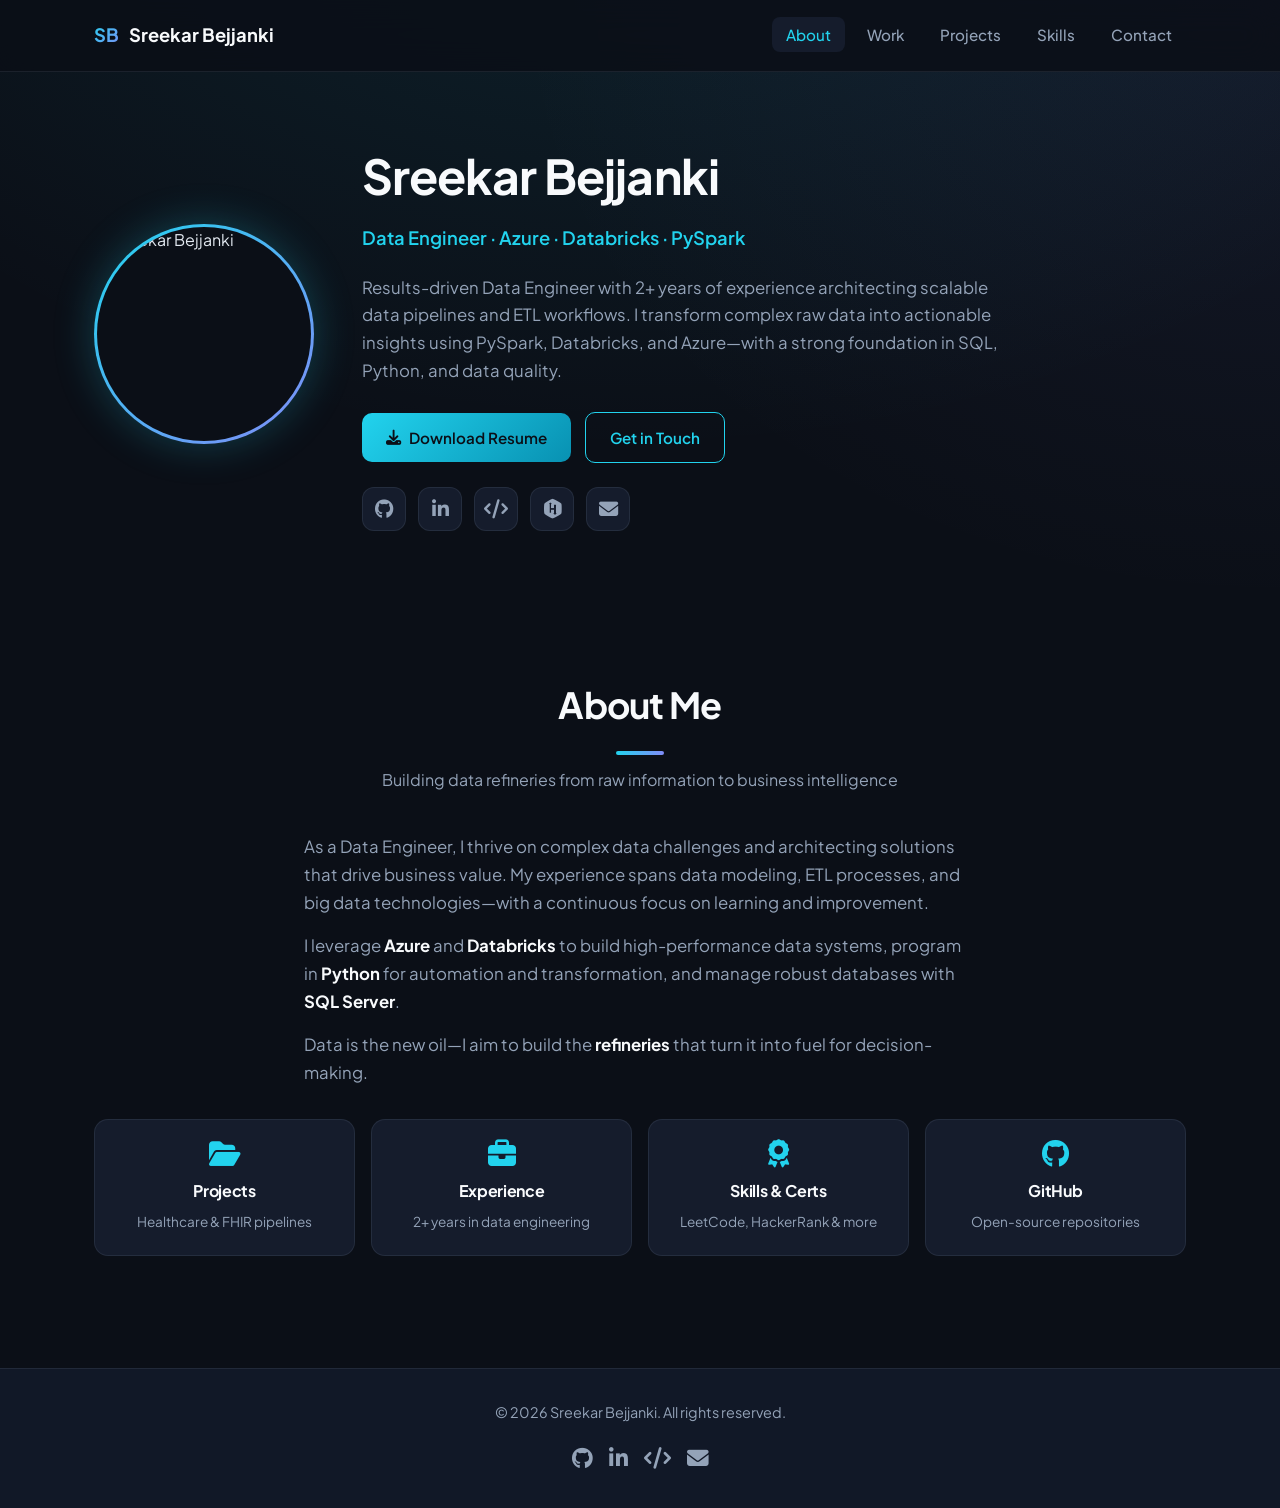
==== index.html @ 23ee8401 "new changes" ====
<!DOCTYPE html>
<html lang="en">
<head>
  <meta charset="UTF-8">
  <meta name="viewport" content="width=device-width, initial-scale=1.0">
  <meta name="description" content="Sreekar Bejjanki — Data Engineer building scalable pipelines on Azure, Databricks, and PySpark.">
  <meta name="author" content="Sreekar Bejjanki">
  <title>Sreekar Bejjanki | Data Engineer</title>
  <link rel="stylesheet" href="style.css">
  <link rel="stylesheet" href="https://cdnjs.cloudflare.com/ajax/libs/font-awesome/6.5.1/css/all.min.css" crossorigin="anonymous" referrerpolicy="no-referrer">
  <link rel="preconnect" href="https://fonts.googleapis.com">
  <link rel="preconnect" href="https://fonts.gstatic.com" crossorigin>
  <link href="https://fonts.googleapis.com/css2?family=Plus+Jakarta+Sans:wght@400;500;600;700&family=JetBrains+Mono:wght@400;500&display=swap" rel="stylesheet">
</head>
<body>
  <nav class="main-nav" aria-label="Main navigation">
    <div class="container">
      <a href="index.html" class="logo"><span>SB</span> Sreekar Bejjanki</a>
      <button class="nav-toggle" type="button" aria-label="Toggle menu" aria-expanded="false">
        <span></span><span></span><span></span>
      </button>
      <ul>
        <li><a href="index.html">About</a></li>
        <li><a href="work.html">Work</a></li>
        <li><a href="projects.html">Projects</a></li>
        <li><a href="skills.html">Skills</a></li>
        <li><a href="contact.html">Contact</a></li>
      </ul>
    </div>
  </nav>

  <header class="header">
    <div class="container header-content">
      <div class="profile-picture">
        <img src="assets/sreekar_profile.jpg" alt="Sreekar Bejjanki" width="220" height="220">
      </div>
      <div class="hero-text">
        <h1>Sreekar Bejjanki</h1>
        <p class="tagline">Data Engineer · Azure · Databricks · PySpark</p>
        <p class="intro-description">
          Results-driven Data Engineer with 2+ years of experience architecting scalable data pipelines and ETL workflows. I transform complex raw data into actionable insights using PySpark, Databricks, and Azure—with a strong foundation in SQL, Python, and data quality.
        </p>
        <div class="hero-actions">
          <a href="assets/sreekar_bejjanki.pdf" class="btn primary-btn" download>
            <i class="fas fa-download"></i> Download Resume
          </a>
          <a href="contact.html" class="btn secondary-btn">Get in Touch</a>
        </div>
        <div class="social-links">
          <a href="https://github.com/bejjankisreekar" target="_blank" rel="noopener noreferrer" aria-label="GitHub"><i class="fab fa-github"></i></a>
          <a href="https://www.linkedin.com/in/sreekarbejjanki/" target="_blank" rel="noopener noreferrer" aria-label="LinkedIn"><i class="fab fa-linkedin-in"></i></a>
          <a href="https://leetcode.com/u/bejjankisreekar/" target="_blank" rel="noopener noreferrer" aria-label="LeetCode"><i class="fas fa-code"></i></a>
          <a href="https://www.hackerrank.com/bejjankisreekar" target="_blank" rel="noopener noreferrer" aria-label="HackerRank"><i class="fab fa-hackerrank"></i></a>
          <a href="mailto:sreekarbejjanki@gmail.com" aria-label="Email"><i class="fas fa-envelope"></i></a>
        </div>
      </div>
    </div>
  </header>

  <main class="main-content">
    <section id="about" class="section visible">
      <h2 class="section-title">About Me</h2>
      <p class="section-subtitle">Building data refineries from raw information to business intelligence</p>
      <div class="container about-content">
        <p>
          As a Data Engineer, I thrive on complex data challenges and architecting solutions that drive business value. My experience spans data modeling, ETL processes, and big data technologies—with a continuous focus on learning and improvement.
        </p>
        <p>
          I leverage <strong>Azure</strong> and <strong>Databricks</strong> to build high-performance data systems, program in <strong>Python</strong> for automation and transformation, and manage robust databases with <strong>SQL Server</strong>.
        </p>
        <p>
          Data is the new oil—I aim to build the <strong>refineries</strong> that turn it into fuel for decision-making.
        </p>
      </div>

      <div class="container quick-links">
        <a href="projects.html" class="quick-link-card">
          <i class="fas fa-folder-open"></i>
          <h4>Projects</h4>
          <span>Healthcare & FHIR pipelines</span>
        </a>
        <a href="work.html" class="quick-link-card">
          <i class="fas fa-briefcase"></i>
          <h4>Experience</h4>
          <span>2+ years in data engineering</span>
        </a>
        <a href="skills.html" class="quick-link-card">
          <i class="fas fa-award"></i>
          <h4>Skills & Certs</h4>
          <span>LeetCode, HackerRank & more</span>
        </a>
        <a href="https://github.com/bejjankisreekar" class="quick-link-card" target="_blank" rel="noopener noreferrer">
          <i class="fab fa-github"></i>
          <h4>GitHub</h4>
          <span>Open-source repositories</span>
        </a>
      </div>
    </section>
  </main>

  <footer class="footer">
    <div class="container">
      <p>&copy; <span id="year">2026</span> Sreekar Bejjanki. All rights reserved.</p>
      <div class="footer-social-links">
        <a href="https://github.com/bejjankisreekar" target="_blank" rel="noopener noreferrer" aria-label="GitHub"><i class="fab fa-github"></i></a>
        <a href="https://www.linkedin.com/in/sreekarbejjanki/" target="_blank" rel="noopener noreferrer" aria-label="LinkedIn"><i class="fab fa-linkedin-in"></i></a>
        <a href="https://leetcode.com/u/bejjankisreekar/" target="_blank" rel="noopener noreferrer" aria-label="LeetCode"><i class="fas fa-code"></i></a>
        <a href="mailto:sreekarbejjanki@gmail.com" aria-label="Email"><i class="fas fa-envelope"></i></a>
      </div>
    </div>
  </footer>
  <script src="script.js"></script>
</body>
</html>
---- style.css ----
/* ===== Design tokens ===== */
:root {
  --bg: #0b0f17;
  --bg-elevated: #111827;
  --surface: #151c2c;
  --surface-hover: #1a2438;
  --border: rgba(148, 163, 184, 0.12);
  --text: #e2e8f0;
  --text-muted: #94a3b8;
  --heading: #f8fafc;
  --accent: #22d3ee;
  --accent-2: #818cf8;
  --accent-glow: rgba(34, 211, 238, 0.25);
  --success: #34d399;
  --nav-height: 72px;
  --radius: 14px;
  --radius-lg: 20px;
  --shadow: 0 8px 32px rgba(0, 0, 0, 0.35);
  --transition: 0.25s cubic-bezier(0.4, 0, 0.2, 1);
  --font-sans: "Plus Jakarta Sans", system-ui, sans-serif;
  --font-mono: "JetBrains Mono", ui-monospace, monospace;
}

html {
  scroll-behavior: smooth;
}

*,
*::before,
*::after {
  box-sizing: border-box;
  margin: 0;
  padding: 0;
}

body {
  font-family: var(--font-sans);
  line-height: 1.65;
  color: var(--text);
  background: var(--bg);
  background-image:
    radial-gradient(ellipse 80% 50% at 50% -20%, rgba(34, 211, 238, 0.12), transparent),
    radial-gradient(ellipse 60% 40% at 100% 0%, rgba(129, 140, 248, 0.08), transparent);
  min-height: 100vh;
  overflow-x: hidden;
}

img {
  max-width: 100%;
  height: auto;
  display: block;
}

a {
  color: var(--accent);
  text-decoration: none;
  transition: color var(--transition);
}

a:hover {
  color: #67e8f9;
}

.container {
  max-width: 1140px;
  margin: 0 auto;
  padding: 0 24px;
}

h1, h2, h3, h4 {
  font-family: var(--font-sans);
  color: var(--heading);
  font-weight: 700;
  letter-spacing: -0.02em;
}

/* ===== Navigation ===== */
.main-nav {
  position: fixed;
  top: 0;
  left: 0;
  right: 0;
  z-index: 1000;
  height: var(--nav-height);
  background: rgba(11, 15, 23, 0.85);
  backdrop-filter: blur(16px);
  -webkit-backdrop-filter: blur(16px);
  border-bottom: 1px solid var(--border);
}

.main-nav .container {
  display: flex;
  align-items: center;
  justify-content: space-between;
  height: 100%;
}

.main-nav .logo {
  font-size: 1.15rem;
  font-weight: 700;
  color: var(--heading);
  display: flex;
  align-items: center;
  gap: 10px;
}

.main-nav .logo span {
  background: linear-gradient(135deg, var(--accent), var(--accent-2));
  -webkit-background-clip: text;
  -webkit-text-fill-color: transparent;
  background-clip: text;
}

.nav-toggle {
  display: none;
  flex-direction: column;
  justify-content: center;
  gap: 5px;
  width: 44px;
  height: 44px;
  padding: 10px;
  background: var(--surface);
  border: 1px solid var(--border);
  border-radius: 10px;
  cursor: pointer;
}

.nav-toggle span {
  display: block;
  height: 2px;
  background: var(--text);
  border-radius: 2px;
  transition: var(--transition);
}

.nav-toggle[aria-expanded="true"] span:nth-child(1) {
  transform: translateY(7px) rotate(45deg);
}

.nav-toggle[aria-expanded="true"] span:nth-child(2) {
  opacity: 0;
}

.nav-toggle[aria-expanded="true"] span:nth-child(3) {
  transform: translateY(-7px) rotate(-45deg);
}

.main-nav ul {
  list-style: none;
  display: flex;
  align-items: center;
  gap: 8px;
}

.main-nav ul a {
  color: var(--text-muted);
  font-weight: 500;
  font-size: 0.95rem;
  padding: 8px 14px;
  border-radius: 8px;
  transition: var(--transition);
}

.main-nav ul a:hover,
.main-nav ul a.active {
  color: var(--heading);
  background: var(--surface);
}

.main-nav ul a.active {
  color: var(--accent);
}

/* ===== Hero ===== */
.header {
  padding: calc(var(--nav-height) + 64px) 0 80px;
  position: relative;
}

.header-content {
  display: grid;
  grid-template-columns: auto 1fr;
  gap: 48px;
  align-items: center;
}

.profile-picture img {
  width: 220px;
  height: 220px;
  border-radius: 50%;
  object-fit: cover;
  border: 3px solid transparent;
  background: linear-gradient(var(--bg), var(--bg)) padding-box,
    linear-gradient(135deg, var(--accent), var(--accent-2)) border-box;
  box-shadow: 0 0 40px var(--accent-glow);
}

.hero-text h1 {
  font-size: clamp(2rem, 5vw, 3rem);
  margin-bottom: 8px;
}

.hero-text .tagline {
  font-size: 1.15rem;
  color: var(--accent);
  font-weight: 600;
  margin-bottom: 20px;
}

.hero-text .intro-description {
  color: var(--text-muted);
  font-size: 1.05rem;
  max-width: 640px;
  margin-bottom: 28px;
}

.hero-actions {
  display: flex;
  flex-wrap: wrap;
  gap: 14px;
  align-items: center;
  margin-bottom: 24px;
}

.social-links {
  display: flex;
  gap: 12px;
}

.social-links a {
  display: flex;
  align-items: center;
  justify-content: center;
  width: 44px;
  height: 44px;
  border-radius: 12px;
  background: var(--surface);
  border: 1px solid var(--border);
  color: var(--text-muted);
  font-size: 1.2rem;
  transition: var(--transition);
}

.social-links a:hover {
  color: var(--accent);
  border-color: var(--accent);
  transform: translateY(-2px);
  box-shadow: 0 4px 20px var(--accent-glow);
}

/* ===== Buttons ===== */
.btn {
  display: inline-flex;
  align-items: center;
  gap: 8px;
  padding: 12px 24px;
  border-radius: 10px;
  font-weight: 600;
  font-size: 0.95rem;
  cursor: pointer;
  border: none;
  transition: var(--transition);
}

.primary-btn {
  background: linear-gradient(135deg, var(--accent), #0891b2);
  color: #0b0f17;
}

.primary-btn:hover {
  transform: translateY(-2px);
  box-shadow: 0 8px 24px var(--accent-glow);
  color: #0b0f17;
}

.secondary-btn {
  background: transparent;
  color: var(--accent);
  border: 1px solid var(--accent);
}

.secondary-btn:hover {
  background: rgba(34, 211, 238, 0.1);
  color: var(--accent);
}

/* ===== Sections ===== */
.main-content {
  padding-top: 0;
}

.page-hero {
  padding: calc(var(--nav-height) + 48px) 0 32px;
  text-align: center;
}

.page-hero h1 {
  font-size: clamp(1.75rem, 4vw, 2.5rem);
  margin-bottom: 8px;
}

.page-hero p {
  color: var(--text-muted);
  max-width: 560px;
  margin: 0 auto;
}

.section {
  padding: 64px 0;
  opacity: 0;
  transform: translateY(24px);
  transition: opacity 0.6s ease, transform 0.6s ease;
}

.section.visible {
  opacity: 1;
  transform: translateY(0);
}

.section-title {
  text-align: center;
  font-size: clamp(1.75rem, 3vw, 2.25rem);
  margin-bottom: 12px;
}

.section-subtitle {
  text-align: center;
  color: var(--text-muted);
  margin-bottom: 40px;
  max-width: 520px;
  margin-left: auto;
  margin-right: auto;
}

.section-title::after {
  content: "";
  display: block;
  width: 48px;
  height: 4px;
  background: linear-gradient(90deg, var(--accent), var(--accent-2));
  margin: 16px auto 0;
  border-radius: 2px;
}

.about-content {
  max-width: 720px;
  margin: 0 auto;
  display: flex;
  flex-direction: column;
  gap: 16px;
  color: var(--text-muted);
  font-size: 1.05rem;
}

.about-content strong {
  color: var(--heading);
}

/* ===== Experience ===== */
.experience-item {
  background: var(--surface);
  border: 1px solid var(--border);
  border-radius: var(--radius-lg);
  padding: 28px 32px;
  margin-bottom: 20px;
  transition: var(--transition);
}

.experience-item:hover {
  border-color: rgba(34, 211, 238, 0.3);
  transform: translateY(-3px);
  box-shadow: var(--shadow);
}

.experience-item h3 {
  color: var(--accent);
  font-size: 1.35rem;
  margin-bottom: 4px;
}

.experience-item .role {
  font-weight: 600;
  color: var(--heading);
  margin-bottom: 4px;
}

.experience-item .duration {
  font-size: 0.9rem;
  color: var(--text-muted);
  font-family: var(--font-mono);
  margin-bottom: 16px;
  display: block;
}

.experience-item ul {
  list-style: none;
}

.experience-item ul li {
  position: relative;
  padding-left: 22px;
  margin-bottom: 10px;
  color: var(--text-muted);
}

.experience-item ul li::before {
  content: "▸";
  position: absolute;
  left: 0;
  color: var(--accent);
  font-weight: bold;
}

/* ===== Projects ===== */
.project-grid {
  display: grid;
  grid-template-columns: repeat(auto-fit, minmax(320px, 1fr));
  gap: 24px;
}

.project-card {
  background: var(--surface);
  border: 1px solid var(--border);
  border-radius: var(--radius-lg);
  padding: 28px;
  display: flex;
  flex-direction: column;
  transition: var(--transition);
  color: inherit;
  height: 100%;
}

.project-card:hover {
  border-color: rgba(34, 211, 238, 0.35);
  transform: translateY(-4px);
  box-shadow: var(--shadow);
  color: inherit;
}

.project-card h3 {
  font-size: 1.2rem;
  margin-bottom: 12px;
  color: var(--heading);
  line-height: 1.35;
}

.project-card ul {
  list-style: none;
  flex-grow: 1;
  margin-bottom: 16px;
}

.project-card ul li {
  position: relative;
  padding-left: 18px;
  margin-bottom: 8px;
  font-size: 0.92rem;
  color: var(--text-muted);
}

.project-card ul li::before {
  content: "•";
  position: absolute;
  left: 0;
  color: var(--accent);
}

.project-tech {
  display: flex;
  flex-wrap: wrap;
  gap: 8px;
  margin-bottom: 20px;
}

.project-tech span {
  font-family: var(--font-mono);
  font-size: 0.75rem;
  padding: 4px 10px;
  border-radius: 6px;
  background: rgba(34, 211, 238, 0.1);
  color: var(--accent);
  border: 1px solid rgba(34, 211, 238, 0.2);
}

.project-links {
  display: flex;
  flex-wrap: wrap;
  gap: 10px;
  margin-top: auto;
  padding-top: 8px;
}

.project-links .btn {
  font-size: 0.85rem;
  padding: 10px 18px;
}

/* ===== Skills ===== */
.skills-grid {
  display: grid;
  grid-template-columns: repeat(auto-fit, minmax(260px, 1fr));
  gap: 20px;
}

.skill-category {
  background: var(--surface);
  border: 1px solid var(--border);
  border-radius: var(--radius);
  padding: 24px;
  transition: var(--transition);
}

.skill-category:hover {
  border-color: rgba(129, 140, 248, 0.3);
  transform: translateY(-3px);
}

.skill-category h3 {
  font-size: 1.1rem;
  margin-bottom: 16px;
  display: flex;
  align-items: center;
  gap: 10px;
  color: var(--accent-2);
}

.skill-category h3 i {
  font-size: 1rem;
}

.skill-category ul {
  list-style: none;
  display: flex;
  flex-wrap: wrap;
  gap: 8px;
}

.skill-category li {
  font-size: 0.88rem;
  padding: 6px 12px;
  border-radius: 8px;
  background: var(--bg-elevated);
  border: 1px solid var(--border);
  color: var(--text-muted);
}

/* ===== Platform & certificate cards ===== */
.platform-grid,
.cert-grid {
  display: grid;
  grid-template-columns: repeat(auto-fit, minmax(260px, 1fr));
  gap: 20px;
}

.platform-card,
.cert-card {
  background: var(--surface);
  border: 1px solid var(--border);
  border-radius: var(--radius-lg);
  padding: 28px;
  display: flex;
  flex-direction: column;
  align-items: flex-start;
  transition: var(--transition);
  color: inherit;
  cursor: pointer;
  position: relative;
  overflow: hidden;
}

.platform-card::before,
.cert-card::before {
  content: "";
  position: absolute;
  top: 0;
  left: 0;
  right: 0;
  height: 3px;
  background: linear-gradient(90deg, var(--accent), var(--accent-2));
  opacity: 0;
  transition: var(--transition);
}

.platform-card:hover,
.cert-card:hover {
  border-color: rgba(34, 211, 238, 0.4);
  transform: translateY(-4px);
  box-shadow: var(--shadow);
  color: inherit;
}

.platform-card:hover::before,
.cert-card:hover::before {
  opacity: 1;
}

.platform-card .card-icon {
  width: 52px;
  height: 52px;
  border-radius: 14px;
  display: flex;
  align-items: center;
  justify-content: center;
  font-size: 1.5rem;
  margin-bottom: 16px;
}

.platform-card.leetcode .card-icon {
  background: rgba(255, 161, 22, 0.15);
  color: #ffa116;
}

.platform-card.hackerrank .card-icon {
  background: rgba(45, 212, 191, 0.15);
  color: #2dd4bf;
}

.platform-card.github .card-icon {
  background: rgba(148, 163, 184, 0.15);
  color: #f8fafc;
}

.platform-card h3,
.cert-card h3 {
  font-size: 1.15rem;
  margin-bottom: 8px;
}

.platform-card p,
.cert-card p {
  color: var(--text-muted);
  font-size: 0.92rem;
  flex-grow: 1;
  margin-bottom: 16px;
}

.card-cta {
  font-size: 0.9rem;
  font-weight: 600;
  color: var(--accent);
  display: flex;
  align-items: center;
  gap: 6px;
}

.card-cta i {
  transition: transform var(--transition);
}

.platform-card:hover .card-cta i,
.cert-card:hover .card-cta i {
  transform: translateX(4px);
}

.cert-card .cert-meta {
  font-size: 0.8rem;
  color: var(--text-muted);
  font-family: var(--font-mono);
  margin-bottom: 8px;
}

.category-card {
  background: var(--surface);
  border: 1px solid var(--border);
  border-radius: var(--radius);
  padding: 24px;
}

.category-card h3 {
  color: var(--accent);
  margin-bottom: 16px;
  display: flex;
  align-items: center;
  gap: 10px;
}

.category-card ul {
  list-style: none;
}

.category-card ul li {
  margin-bottom: 10px;
  color: var(--text-muted);
}

.category-card ul li a {
  color: var(--text);
  border-bottom: 1px solid transparent;
}

.category-card ul li a:hover {
  color: var(--accent);
  border-bottom-color: var(--accent);
}

/* ===== Quick links strip (home) ===== */
.quick-links {
  display: grid;
  grid-template-columns: repeat(auto-fit, minmax(200px, 1fr));
  gap: 16px;
  margin-top: 32px;
}

.quick-link-card {
  background: var(--surface);
  border: 1px solid var(--border);
  border-radius: var(--radius);
  padding: 20px;
  text-align: center;
  transition: var(--transition);
  color: inherit;
}

.quick-link-card:hover {
  border-color: var(--accent);
  transform: translateY(-3px);
  color: inherit;
}

.quick-link-card i {
  font-size: 1.75rem;
  margin-bottom: 10px;
  color: var(--accent);
}

.quick-link-card h4 {
  font-size: 1rem;
  margin-bottom: 4px;
}

.quick-link-card span {
  font-size: 0.85rem;
  color: var(--text-muted);
}

/* ===== Contact ===== */
.contact-content {
  max-width: 640px;
  margin: 0 auto;
  text-align: center;
}

.contact-content > p {
  color: var(--text-muted);
  margin-bottom: 32px;
}

.contact-cards {
  display: grid;
  gap: 16px;
  margin-bottom: 40px;
}

.contact-card {
  display: flex;
  align-items: center;
  gap: 16px;
  padding: 20px 24px;
  background: var(--surface);
  border: 1px solid var(--border);
  border-radius: var(--radius);
  text-align: left;
  transition: var(--transition);
  color: inherit;
}

.contact-card:hover {
  border-color: var(--accent);
  transform: translateX(4px);
  color: inherit;
}

.contact-card i {
  font-size: 1.25rem;
  color: var(--accent);
  width: 40px;
  text-align: center;
}

.contact-card .label {
  font-size: 0.8rem;
  color: var(--text-muted);
  text-transform: uppercase;
  letter-spacing: 0.05em;
}

.contact-card .value {
  font-weight: 600;
  color: var(--heading);
}

/* ===== Footer ===== */
.footer {
  background: var(--bg-elevated);
  border-top: 1px solid var(--border);
  padding: 32px 0;
  margin-top: 48px;
}

.footer .container {
  display: flex;
  flex-direction: column;
  align-items: center;
  gap: 16px;
  text-align: center;
}

.footer p {
  color: var(--text-muted);
  font-size: 0.9rem;
}

.footer-social-links {
  display: flex;
  gap: 16px;
}

.footer-social-links a {
  color: var(--text-muted);
  font-size: 1.35rem;
  transition: var(--transition);
}

.footer-social-links a:hover {
  color: var(--accent);
}

/* ===== Animations ===== */
@keyframes fadeInUp {
  from {
    opacity: 0;
    transform: translateY(20px);
  }
  to {
    opacity: 1;
    transform: translateY(0);
  }
}

.header-content {
  animation: fadeInUp 0.7s ease-out;
}

/* ===== Responsive ===== */
@media (max-width: 900px) {
  .header-content {
    grid-template-columns: 1fr;
    text-align: center;
    justify-items: center;
  }

  .hero-text .intro-description {
    margin-left: auto;
    margin-right: auto;
  }

  .hero-actions {
    justify-content: center;
  }

  .social-links {
    justify-content: center;
  }
}

@media (max-width: 768px) {
  .nav-toggle {
    display: flex;
  }

  .main-nav ul {
    position: fixed;
    top: var(--nav-height);
    left: 0;
    right: 0;
    flex-direction: column;
    background: rgba(11, 15, 23, 0.98);
    backdrop-filter: blur(16px);
    padding: 16px;
    gap: 4px;
    border-bottom: 1px solid var(--border);
    transform: translateY(-100%);
    opacity: 0;
    visibility: hidden;
    transition: var(--transition);
  }

  .main-nav ul.open {
    transform: translateY(0);
    opacity: 1;
    visibility: visible;
  }

  .main-nav ul a {
    display: block;
    width: 100%;
    text-align: center;
    padding: 14px;
  }

  .section {
    padding: 48px 0;
  }
}
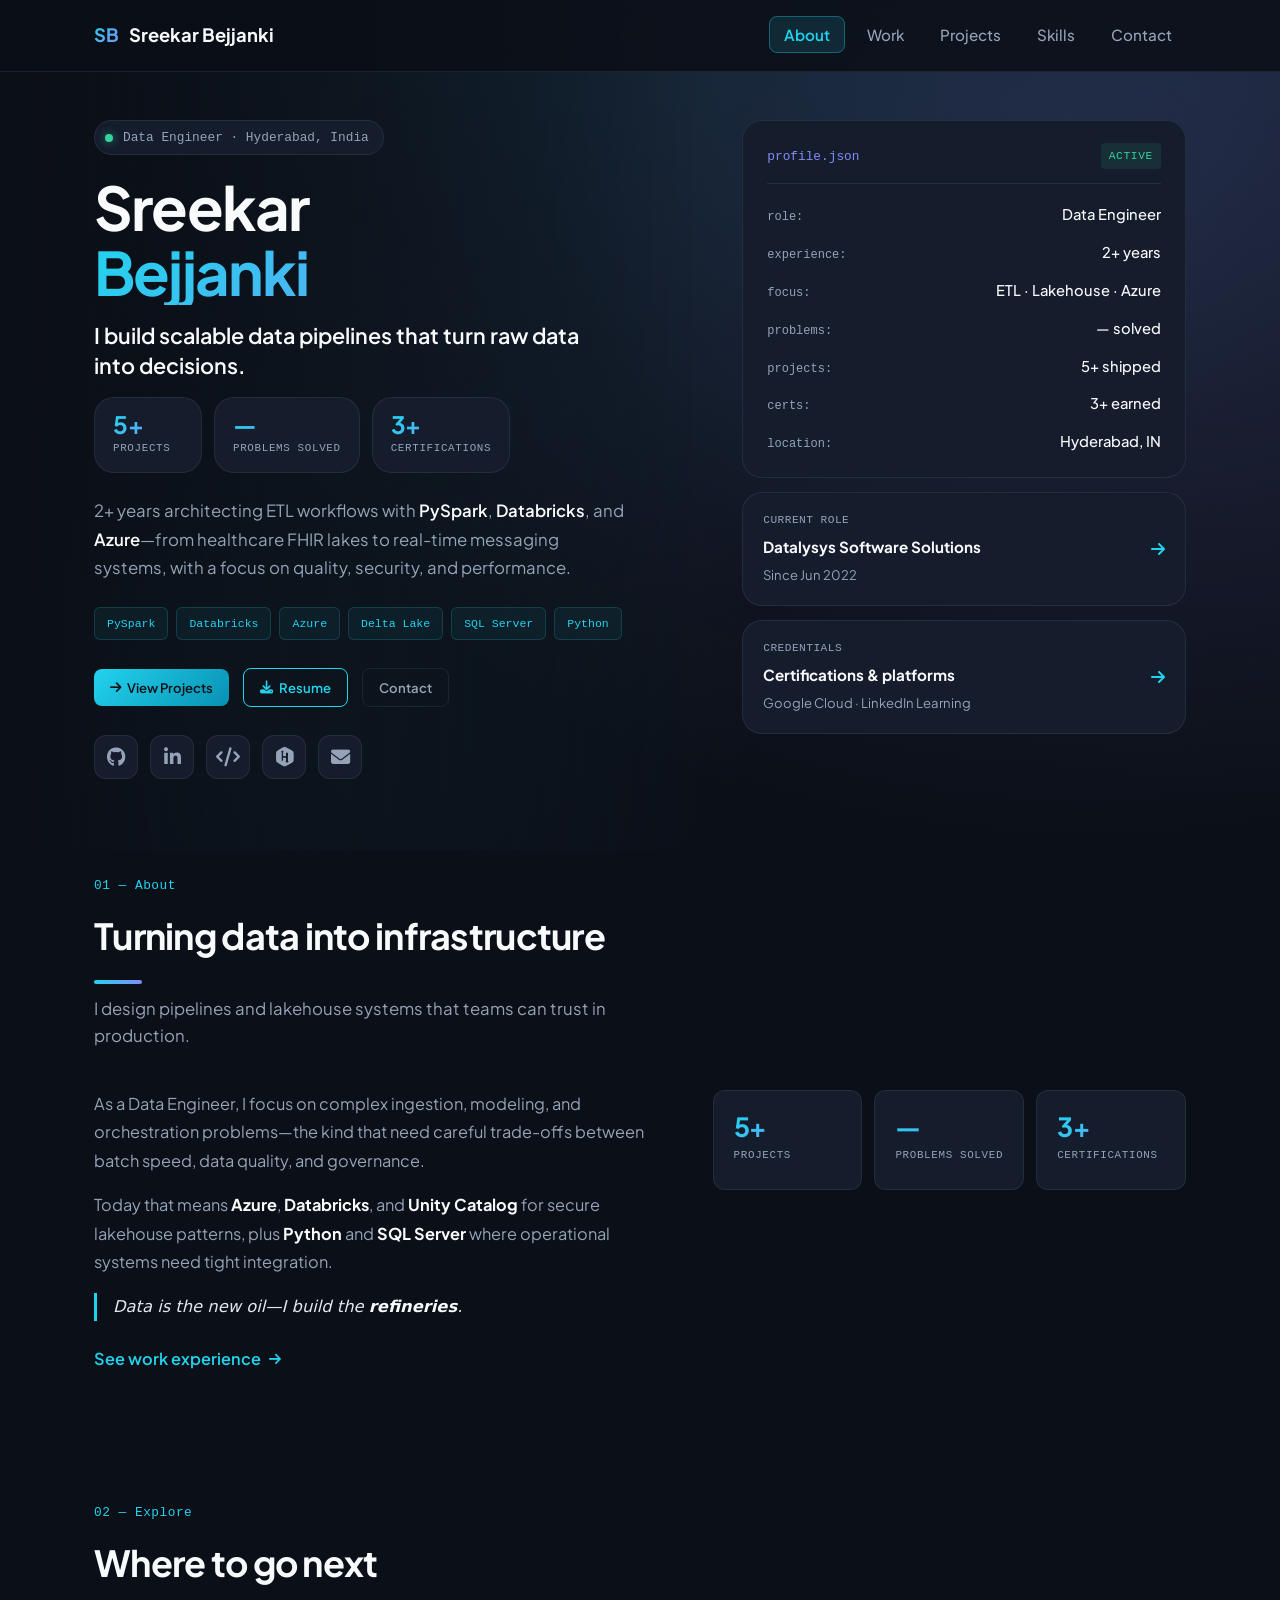
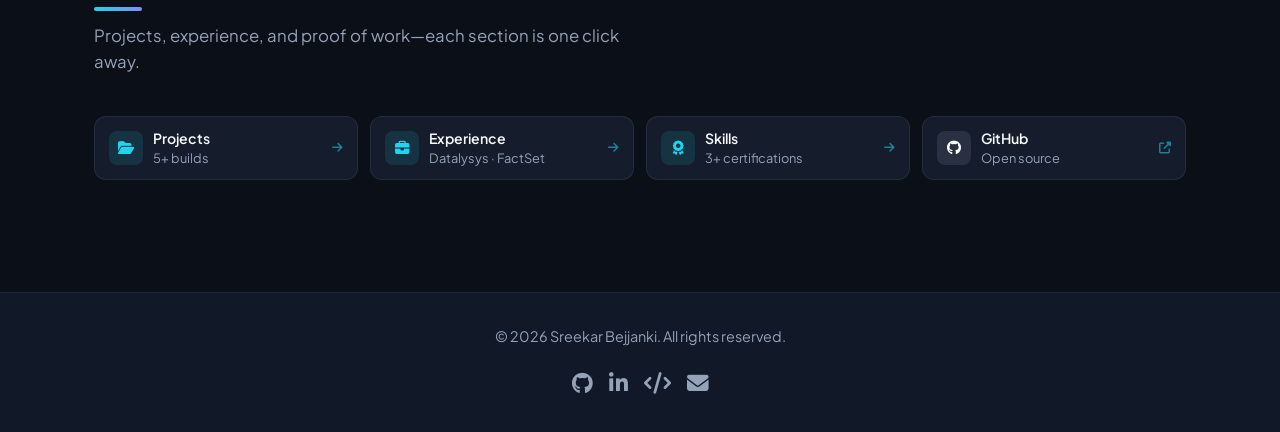
==== commit 8c75567e: "portfilio changes" ====
--- a/index.html
+++ b/index.html
@@ -12,7 +12,7 @@
   <link rel="preconnect" href="https://fonts.gstatic.com" crossorigin>
   <link href="https://fonts.googleapis.com/css2?family=Plus+Jakarta+Sans:wght@400;500;600;700&family=JetBrains+Mono:wght@400;500&display=swap" rel="stylesheet">
 </head>
-<body>
+<body class="home">
   <nav class="main-nav" aria-label="Main navigation">
     <div class="container">
       <a href="index.html" class="logo"><span>SB</span> Sreekar Bejjanki</a>
@@ -29,71 +29,189 @@
     </div>
   </nav>
 
-  <header class="header">
-    <div class="container header-content">
-      <div class="profile-picture">
-        <img src="assets/sreekar_profile.jpg" alt="Sreekar Bejjanki" width="220" height="220">
-      </div>
-      <div class="hero-text">
-        <h1>Sreekar Bejjanki</h1>
-        <p class="tagline">Data Engineer · Azure · Databricks · PySpark</p>
-        <p class="intro-description">
-          Results-driven Data Engineer with 2+ years of experience architecting scalable data pipelines and ETL workflows. I transform complex raw data into actionable insights using PySpark, Databricks, and Azure—with a strong foundation in SQL, Python, and data quality.
+  <header class="hero" aria-label="Introduction">
+    <div class="hero-bg" aria-hidden="true"></div>
+    <div class="container hero-grid">
+      <div class="hero-main">
+        <p class="hero-eyebrow">
+          <span class="status-dot" aria-hidden="true"></span>
+          Data Engineer · Hyderabad, India
         </p>
+        <h1 class="hero-title">
+          Sreekar
+          <span class="text-gradient">Bejjanki</span>
+        </h1>
+        <p class="hero-role">I build scalable data pipelines that turn raw data into decisions.</p>
+        <ul class="hero-metrics" aria-label="Portfolio highlights">
+          <li class="hero-metric">
+            <strong data-portfolio-stat="projects">—</strong>
+            <span>Projects</span>
+          </li>
+          <li class="hero-metric">
+            <strong data-portfolio-stat="problems">—</strong>
+            <span>Problems Solved</span>
+          </li>
+          <li class="hero-metric">
+            <strong data-portfolio-stat="certifications">—</strong>
+            <span>Certifications</span>
+          </li>
+        </ul>
+        <p class="hero-lead">
+          2+ years architecting ETL workflows with <strong>PySpark</strong>, <strong>Databricks</strong>, and <strong>Azure</strong>—from healthcare FHIR lakes to real-time messaging systems, with a focus on quality, security, and performance.
+        </p>
+        <div class="hero-tech" aria-label="Core technologies">
+          <span>PySpark</span>
+          <span>Databricks</span>
+          <span>Azure</span>
+          <span>Delta Lake</span>
+          <span>SQL Server</span>
+          <span>Python</span>
+        </div>
         <div class="hero-actions">
-          <a href="assets/sreekar_bejjanki.pdf" class="btn primary-btn" download>
-            <i class="fas fa-download"></i> Download Resume
-          </a>
-          <a href="contact.html" class="btn secondary-btn">Get in Touch</a>
-        </div>
-        <div class="social-links">
+          <a href="projects.html" class="btn primary-btn">
+            <i class="fas fa-arrow-right"></i> View Projects
+          </a>
+          <a href="assets/sreekar_bejjanki.pdf" class="btn secondary-btn" download>
+            <i class="fas fa-download"></i> Resume
+          </a>
+          <a href="contact.html" class="btn ghost-btn">Contact</a>
+        </div>
+        <div class="social-links hero-social">
           <a href="https://github.com/bejjankisreekar" target="_blank" rel="noopener noreferrer" aria-label="GitHub"><i class="fab fa-github"></i></a>
           <a href="https://www.linkedin.com/in/sreekarbejjanki/" target="_blank" rel="noopener noreferrer" aria-label="LinkedIn"><i class="fab fa-linkedin-in"></i></a>
-          <a href="https://leetcode.com/u/bejjankisreekar/" target="_blank" rel="noopener noreferrer" aria-label="LeetCode"><i class="fas fa-code"></i></a>
-          <a href="https://www.hackerrank.com/bejjankisreekar" target="_blank" rel="noopener noreferrer" aria-label="HackerRank"><i class="fab fa-hackerrank"></i></a>
+          <a href="https://leetcode.com/u/sreekarbejjanki/" target="_blank" rel="noopener noreferrer" aria-label="LeetCode"><i class="fas fa-code"></i></a>
+          <a href="https://www.hackerrank.com/sreekarbejjanki" target="_blank" rel="noopener noreferrer" aria-label="HackerRank"><i class="fab fa-hackerrank"></i></a>
           <a href="mailto:sreekarbejjanki@gmail.com" aria-label="Email"><i class="fas fa-envelope"></i></a>
         </div>
       </div>
+
+      <aside class="hero-panel" aria-label="Profile snapshot">
+        <div class="panel-card panel-card--primary">
+          <div class="panel-top">
+            <span class="panel-label">profile.json</span>
+            <span class="panel-status">active</span>
+          </div>
+          <dl class="panel-stats">
+            <div class="panel-row">
+              <dt>role</dt>
+              <dd>Data Engineer</dd>
+            </div>
+            <div class="panel-row">
+              <dt>experience</dt>
+              <dd>2+ years</dd>
+            </div>
+            <div class="panel-row">
+              <dt>focus</dt>
+              <dd>ETL · Lakehouse · Azure</dd>
+            </div>
+            <div class="panel-row">
+              <dt>problems</dt>
+              <dd data-portfolio-stat="problems-panel">— solved</dd>
+            </div>
+            <div class="panel-row">
+              <dt>projects</dt>
+              <dd data-portfolio-stat="projects-panel">— shipped</dd>
+            </div>
+            <div class="panel-row">
+              <dt>certs</dt>
+              <dd data-portfolio-stat="certifications-panel">— earned</dd>
+            </div>
+            <div class="panel-row">
+              <dt>location</dt>
+              <dd>Hyderabad, IN</dd>
+            </div>
+          </dl>
+        </div>
+        <a href="work.html" class="panel-card panel-card--link">
+          <div>
+            <span class="panel-link-label">Current role</span>
+            <strong>Datalysys Software Solutions</strong>
+            <span class="panel-link-meta">Since Jun 2022</span>
+          </div>
+          <i class="fas fa-arrow-right" aria-hidden="true"></i>
+        </a>
+        <a href="skills.html" class="panel-card panel-card--link">
+          <div>
+            <span class="panel-link-label">Credentials</span>
+            <strong>Certifications & platforms</strong>
+            <span class="panel-link-meta">Google Cloud · LinkedIn Learning</span>
+          </div>
+          <i class="fas fa-arrow-right" aria-hidden="true"></i>
+        </a>
+      </aside>
     </div>
   </header>
 
   <main class="main-content">
-    <section id="about" class="section visible">
-      <h2 class="section-title">About Me</h2>
-      <p class="section-subtitle">Building data refineries from raw information to business intelligence</p>
-      <div class="container about-content">
-        <p>
-          As a Data Engineer, I thrive on complex data challenges and architecting solutions that drive business value. My experience spans data modeling, ETL processes, and big data technologies—with a continuous focus on learning and improvement.
-        </p>
-        <p>
-          I leverage <strong>Azure</strong> and <strong>Databricks</strong> to build high-performance data systems, program in <strong>Python</strong> for automation and transformation, and manage robust databases with <strong>SQL Server</strong>.
-        </p>
-        <p>
-          Data is the new oil—I aim to build the <strong>refineries</strong> that turn it into fuel for decision-making.
-        </p>
-      </div>
-
-      <div class="container quick-links">
-        <a href="projects.html" class="quick-link-card">
-          <i class="fas fa-folder-open"></i>
-          <h4>Projects</h4>
-          <span>Healthcare & FHIR pipelines</span>
-        </a>
-        <a href="work.html" class="quick-link-card">
-          <i class="fas fa-briefcase"></i>
-          <h4>Experience</h4>
-          <span>2+ years in data engineering</span>
-        </a>
-        <a href="skills.html" class="quick-link-card">
-          <i class="fas fa-award"></i>
-          <h4>Skills & Certs</h4>
-          <span>LeetCode, HackerRank & more</span>
-        </a>
-        <a href="https://github.com/bejjankisreekar" class="quick-link-card" target="_blank" rel="noopener noreferrer">
-          <i class="fab fa-github"></i>
-          <h4>GitHub</h4>
-          <span>Open-source repositories</span>
-        </a>
+    <section id="about" class="section home-about visible">
+      <div class="container">
+        <header class="section-header section-header--left">
+          <span class="section-kicker">01 — About</span>
+          <h2 class="section-title">Turning data into infrastructure</h2>
+          <p class="section-lead">I design pipelines and lakehouse systems that teams can trust in production.</p>
+        </header>
+        <div class="about-grid">
+          <div class="about-copy">
+            <p>
+              As a Data Engineer, I focus on complex ingestion, modeling, and orchestration problems—the kind that need careful trade-offs between batch speed, data quality, and governance.
+            </p>
+            <p>
+              Today that means <strong>Azure</strong>, <strong>Databricks</strong>, and <strong>Unity Catalog</strong> for secure lakehouse patterns, plus <strong>Python</strong> and <strong>SQL Server</strong> where operational systems need tight integration.
+            </p>
+            <p class="about-quote">
+              Data is the new oil—I build the <strong>refineries</strong>.
+            </p>
+            <a href="work.html" class="text-link">
+              See work experience <i class="fas fa-arrow-right"></i>
+            </a>
+          </div>
+          <ul class="about-metrics" aria-label="Career highlights">
+            <li class="about-metric ui-card">
+              <strong data-portfolio-stat="projects">—</strong>
+              <span>Projects</span>
+            </li>
+            <li class="about-metric ui-card">
+              <strong data-portfolio-stat="problems">—</strong>
+              <span>Problems Solved</span>
+            </li>
+            <li class="about-metric ui-card">
+              <strong data-portfolio-stat="certifications">—</strong>
+              <span>Certifications</span>
+            </li>
+          </ul>
+        </div>
+      </div>
+    </section>
+
+    <section class="section home-explore">
+      <div class="container">
+        <header class="section-header section-header--left">
+          <span class="section-kicker">02 — Explore</span>
+          <h2 class="section-title">Where to go next</h2>
+          <p class="section-lead">Projects, experience, and proof of work—each section is one click away.</p>
+        </header>
+        <div class="card-grid home-explore-grid">
+          <a href="projects.html" class="bento-card ui-card ui-card--square">
+            <span class="ui-card__icon"><i class="fas fa-folder-open"></i></span>
+            <span class="ui-card__copy"><span class="ui-card__title">Projects</span><span class="ui-card__text" data-portfolio-stat="projects-bento">— builds</span></span>
+            <span class="ui-card__arrow"><i class="fas fa-arrow-right"></i></span>
+          </a>
+          <a href="work.html" class="bento-card ui-card ui-card--square">
+            <span class="ui-card__icon"><i class="fas fa-briefcase"></i></span>
+            <span class="ui-card__copy"><span class="ui-card__title">Experience</span><span class="ui-card__text">Datalysys · FactSet</span></span>
+            <span class="ui-card__arrow"><i class="fas fa-arrow-right"></i></span>
+          </a>
+          <a href="skills.html" class="bento-card ui-card ui-card--square">
+            <span class="ui-card__icon"><i class="fas fa-award"></i></span>
+            <span class="ui-card__copy"><span class="ui-card__title">Skills</span><span class="ui-card__text" data-portfolio-stat="certifications-bento">— certifications</span></span>
+            <span class="ui-card__arrow"><i class="fas fa-arrow-right"></i></span>
+          </a>
+          <a href="https://github.com/bejjankisreekar" class="bento-card ui-card ui-card--square" target="_blank" rel="noopener noreferrer">
+            <span class="ui-card__icon icon-github"><i class="fab fa-github"></i></span>
+            <span class="ui-card__copy"><span class="ui-card__title">GitHub</span><span class="ui-card__text">Open source</span></span>
+            <span class="ui-card__arrow"><i class="fas fa-external-link-alt"></i></span>
+          </a>
+        </div>
       </div>
     </section>
   </main>
@@ -104,7 +222,7 @@
       <div class="footer-social-links">
         <a href="https://github.com/bejjankisreekar" target="_blank" rel="noopener noreferrer" aria-label="GitHub"><i class="fab fa-github"></i></a>
         <a href="https://www.linkedin.com/in/sreekarbejjanki/" target="_blank" rel="noopener noreferrer" aria-label="LinkedIn"><i class="fab fa-linkedin-in"></i></a>
-        <a href="https://leetcode.com/u/bejjankisreekar/" target="_blank" rel="noopener noreferrer" aria-label="LeetCode"><i class="fas fa-code"></i></a>
+        <a href="https://leetcode.com/u/sreekarbejjanki/" target="_blank" rel="noopener noreferrer" aria-label="LeetCode"><i class="fas fa-code"></i></a>
         <a href="mailto:sreekarbejjanki@gmail.com" aria-label="Email"><i class="fas fa-envelope"></i></a>
       </div>
     </div>
--- a/style.css
+++ b/style.css
@@ -19,6 +19,406 @@
   --transition: 0.25s cubic-bezier(0.4, 0, 0.2, 1);
   --font-sans: "Plus Jakarta Sans", system-ui, sans-serif;
   --font-mono: "JetBrains Mono", ui-monospace, monospace;
+  --card-pad: 12px 14px;
+  --card-radius: 12px;
+  --card-square: 160px;
+  --card-rect-min: 280px;
+  --card-chip-min: 56px;
+}
+
+/* ===== Unified card system (square tiles + rectangle content cards) ===== */
+.card-grid {
+  display: grid;
+  grid-template-columns: repeat(4, minmax(200px, 1fr));
+  gap: 12px;
+}
+
+.card-grid--contact {
+  max-width: 1100px;
+  margin: 0 auto;
+}
+
+.card-grid--rect {
+  grid-template-columns: repeat(auto-fill, minmax(300px, 1fr));
+}
+
+.card-grid--platforms {
+  grid-template-columns: repeat(3, minmax(0, 1fr));
+  gap: 20px;
+  max-width: 1200px;
+  margin: 0 auto;
+}
+
+.card-grid--skills {
+  grid-template-columns: repeat(3, minmax(0, 1fr));
+  gap: 16px;
+  max-width: 1200px;
+  margin: 0 auto;
+  align-items: stretch;
+}
+
+.card-grid--certs {
+  grid-template-columns: repeat(3, minmax(0, 1fr));
+  gap: 12px;
+  max-width: 900px;
+  margin: 0 auto;
+}
+
+.ui-card {
+  background: var(--surface);
+  border: 1px solid var(--border);
+  border-radius: var(--card-radius);
+  transition: border-color var(--transition), transform var(--transition), box-shadow var(--transition);
+}
+
+.ui-card:hover {
+  border-color: rgba(34, 211, 238, 0.4);
+  transform: translateY(-2px);
+  box-shadow: 0 6px 20px rgba(0, 0, 0, 0.3);
+}
+
+.ui-card--square {
+  aspect-ratio: unset;
+  min-height: var(--card-chip-min);
+  height: auto;
+  padding: var(--card-pad);
+  display: flex;
+  flex-direction: row;
+  align-items: center;
+  gap: 10px;
+  position: relative;
+  overflow: visible;
+}
+
+.ui-card--panel {
+  aspect-ratio: unset;
+  min-height: var(--card-square);
+  height: auto;
+  max-height: none;
+  padding: 16px;
+  display: flex;
+  flex-direction: column;
+  align-items: flex-start;
+  overflow: visible;
+}
+
+.ui-card--square::before {
+  content: "";
+  position: absolute;
+  inset: 0;
+  background: linear-gradient(145deg, rgba(34, 211, 238, 0.06), transparent 60%);
+  opacity: 0;
+  transition: opacity var(--transition);
+  pointer-events: none;
+}
+
+.ui-card--square:hover::before {
+  opacity: 1;
+}
+
+.ui-card--rect {
+  min-height: var(--card-rect-min);
+  padding: var(--card-pad);
+  display: flex;
+  flex-direction: column;
+}
+
+.ui-card__icon {
+  position: relative;
+  z-index: 1;
+  display: flex;
+  align-items: center;
+  justify-content: center;
+  width: 34px;
+  height: 34px;
+  border-radius: 8px;
+  background: rgba(34, 211, 238, 0.12);
+  color: var(--accent);
+  font-size: 0.9rem;
+  flex-shrink: 0;
+}
+
+.ui-card__label {
+  display: none;
+}
+
+.ui-card__copy {
+  position: relative;
+  z-index: 1;
+  flex: 1;
+  min-width: 0;
+  display: flex;
+  flex-direction: column;
+  gap: 2px;
+  font-size: 0.84rem;
+  line-height: 1.35;
+  overflow: visible;
+  word-break: break-word;
+}
+
+.ui-card__title {
+  display: block;
+  font-weight: 600;
+  color: var(--heading);
+  font-size: 0.88rem;
+  line-height: 1.3;
+}
+
+.ui-card__text {
+  display: block;
+  color: var(--text-muted);
+  font-weight: 400;
+  font-size: 0.8rem;
+  line-height: 1.35;
+}
+
+.ui-card--square .ui-card__title::after {
+  content: none;
+}
+
+.ui-card--panel .ui-card__label {
+  display: block;
+  font-family: var(--font-mono);
+  font-size: 0.65rem;
+  text-transform: uppercase;
+  letter-spacing: 0.05em;
+  color: var(--text-muted);
+  margin-bottom: 6px;
+}
+
+.ui-card__arrow {
+  position: relative;
+  z-index: 1;
+  flex-shrink: 0;
+  font-size: 0.75rem;
+  color: var(--accent);
+  opacity: 0.55;
+  transition: var(--transition);
+}
+
+.ui-card--square:hover .ui-card__arrow {
+  opacity: 1;
+  transform: translateX(4px);
+}
+
+a.ui-card--square {
+  color: inherit;
+}
+
+a.ui-card--square:hover {
+  color: inherit;
+}
+
+.contact-tile.ui-card--square,
+.cert-card.ui-card--square,
+.bento-card.ui-card--square {
+  padding: var(--card-pad);
+}
+
+/* Coding platform cards (larger) */
+.ui-card--platform {
+  min-height: 200px;
+  height: auto;
+  padding: 22px 24px;
+  display: flex;
+  flex-direction: column;
+  align-items: flex-start;
+  justify-content: flex-start;
+  gap: 14px;
+  overflow: visible;
+}
+
+.platform-card__icon {
+  width: 52px;
+  height: 52px;
+  font-size: 1.35rem;
+  border-radius: 14px;
+}
+
+.platform-card__body {
+  flex: 1;
+  width: 100%;
+  display: flex;
+  flex-direction: column;
+  gap: 8px;
+}
+
+.platform-card__body .ui-card__title {
+  font-size: 1.15rem;
+}
+
+.platform-card__text {
+  font-size: 0.9rem;
+  color: var(--text-muted);
+  line-height: 1.45;
+}
+
+.platform-card__meta {
+  font-family: var(--font-mono);
+  font-size: 0.78rem;
+  color: var(--accent);
+}
+
+.platform-card__arrow {
+  align-self: flex-end;
+  margin-top: auto;
+  font-size: 0.9rem;
+  opacity: 0.7;
+}
+
+.ui-card--platform:hover .platform-card__arrow {
+  opacity: 1;
+  transform: translateX(4px);
+}
+
+.platform-stats-block,
+.leetcode-stats-block {
+  display: flex;
+  flex-direction: column;
+  gap: 2px;
+  width: 100%;
+}
+
+.platform-stat-row {
+  display: flex;
+  flex-wrap: wrap;
+  justify-content: space-between;
+  align-items: baseline;
+  gap: 4px 10px;
+  padding: 7px 0;
+  border-bottom: 1px solid rgba(148, 163, 184, 0.12);
+}
+
+.platform-stat-row:last-child {
+  border-bottom: none;
+}
+
+.platform-stat-row--primary {
+  padding: 10px 12px;
+  margin-bottom: 4px;
+  background: var(--bg-elevated);
+  border: 1px solid var(--border);
+  border-radius: 8px;
+  border-bottom: 1px solid var(--border);
+}
+
+.platform-stat-row--muted {
+  padding: 2px 0 8px;
+  border-bottom: none;
+}
+
+.platform-stat-row--muted .platform-stat-row__value {
+  width: 100%;
+  text-align: left;
+  font-size: 0.78rem;
+  color: var(--text-muted);
+}
+
+.platform-stat-row__label {
+  font-family: var(--font-mono);
+  font-size: 0.68rem;
+  font-weight: 500;
+  text-transform: uppercase;
+  letter-spacing: 0.05em;
+  color: var(--text-muted);
+}
+
+.platform-stat-row__value {
+  font-size: 0.86rem;
+  color: var(--heading);
+  text-align: right;
+  line-height: 1.4;
+}
+
+.platform-stat-row__value strong {
+  color: var(--accent);
+  font-weight: 700;
+}
+
+.platform-stat-line {
+  display: block;
+  font-size: 0.88rem;
+  color: var(--text-muted);
+  line-height: 1.45;
+}
+
+.platform-stat-line strong {
+  color: var(--accent);
+  font-weight: 700;
+  font-size: 0.95rem;
+}
+
+.platform-stat-line--muted {
+  font-size: 0.82rem;
+  color: var(--text-muted);
+  font-family: var(--font-mono);
+}
+
+.leetcode-stat-line {
+  display: block;
+  font-size: 0.88rem;
+  color: var(--text-muted);
+  line-height: 1.45;
+}
+
+.leetcode-stat-line strong {
+  color: var(--heading);
+  font-weight: 600;
+}
+
+.leetcode-badges {
+  margin-top: 4px;
+  padding-top: 10px;
+  border-top: 1px solid var(--border);
+  width: 100%;
+}
+
+.leetcode-badges__label {
+  display: block;
+  font-family: var(--font-mono);
+  font-size: 0.68rem;
+  text-transform: uppercase;
+  letter-spacing: 0.05em;
+  color: var(--text-muted);
+  margin-bottom: 8px;
+}
+
+.leetcode-badges__count {
+  color: var(--accent);
+}
+
+.leetcode-badges__list {
+  display: flex;
+  flex-wrap: wrap;
+  gap: 8px;
+  align-items: center;
+}
+
+.leetcode-badge {
+  width: 40px;
+  height: 40px;
+  border-radius: 8px;
+  object-fit: contain;
+  background: var(--bg-elevated);
+  border: 1px solid var(--border);
+  padding: 4px;
+  transition: transform var(--transition), border-color var(--transition);
+}
+
+.platform-card:hover .leetcode-badge {
+  transform: scale(1.08);
+  border-color: rgba(255, 161, 22, 0.45);
+}
+
+@media (max-width: 768px) {
+  .card-grid--platforms {
+    grid-template-columns: 1fr;
+    max-width: 400px;
+  }
+
+  .ui-card--platform {
+    min-height: 180px;
+  }
 }
 
 html {
@@ -169,30 +569,20 @@
 
 .main-nav ul a.active {
   color: var(--accent);
-}
-
-/* ===== Hero ===== */
+  background: rgba(34, 211, 238, 0.12);
+  border: 1px solid rgba(34, 211, 238, 0.35);
+  font-weight: 600;
+}
+
+/* ===== Hero (legacy pages) ===== */
 .header {
   padding: calc(var(--nav-height) + 64px) 0 80px;
   position: relative;
 }
 
 .header-content {
-  display: grid;
-  grid-template-columns: auto 1fr;
-  gap: 48px;
-  align-items: center;
-}
-
-.profile-picture img {
-  width: 220px;
-  height: 220px;
-  border-radius: 50%;
-  object-fit: cover;
-  border: 3px solid transparent;
-  background: linear-gradient(var(--bg), var(--bg)) padding-box,
-    linear-gradient(135deg, var(--accent), var(--accent-2)) border-box;
-  box-shadow: 0 0 40px var(--accent-glow);
+  display: flex;
+  align-items: center;
 }
 
 .hero-text h1 {
@@ -252,11 +642,11 @@
 .btn {
   display: inline-flex;
   align-items: center;
-  gap: 8px;
-  padding: 12px 24px;
-  border-radius: 10px;
+  gap: 6px;
+  padding: 8px 16px;
+  border-radius: 8px;
   font-weight: 600;
-  font-size: 0.95rem;
+  font-size: 0.82rem;
   cursor: pointer;
   border: none;
   transition: var(--transition);
@@ -282,6 +672,18 @@
 .secondary-btn:hover {
   background: rgba(34, 211, 238, 0.1);
   color: var(--accent);
+}
+
+.ghost-btn {
+  background: transparent;
+  color: var(--text-muted);
+  border: 1px solid var(--border);
+}
+
+.ghost-btn:hover {
+  color: var(--heading);
+  border-color: var(--text-muted);
+  background: var(--surface);
 }
 
 /* ===== Sections ===== */
@@ -411,29 +813,350 @@
   font-weight: bold;
 }
 
-/* ===== Projects ===== */
-.project-grid {
-  display: grid;
-  grid-template-columns: repeat(auto-fit, minmax(320px, 1fr));
-  gap: 24px;
-}
-
-.project-card {
+/* ===== Work page — expandable cards ===== */
+.page-work .page-hero p {
+  max-width: 480px;
+}
+
+.work-accordion {
+  display: flex;
+  flex-direction: column;
+  gap: 20px;
+  max-width: 820px;
+  margin: 0 auto;
+}
+
+.work-card {
+  border-radius: var(--card-radius);
   background: var(--surface);
   border: 1px solid var(--border);
-  border-radius: var(--radius-lg);
+  overflow: hidden;
+  transition: box-shadow var(--transition), border-color var(--transition);
+}
+
+/* Work uses full-width rectangle cards (not square) */
+.page-work .work-accordion {
+  max-width: 820px;
+}
+
+.work-card:hover {
+  border-color: rgba(34, 211, 238, 0.2);
+}
+
+.work-card.is-open {
+  border-color: rgba(34, 211, 238, 0.45);
+  box-shadow: 0 12px 40px rgba(0, 0, 0, 0.4), 0 0 0 1px rgba(34, 211, 238, 0.08);
+}
+
+.work-card__trigger {
+  width: 100%;
+  display: flex;
+  align-items: center;
+  justify-content: space-between;
+  gap: 20px;
+  padding: 24px 28px;
+  background: transparent;
+  border: none;
+  cursor: pointer;
+  text-align: left;
+  color: inherit;
+  font-family: inherit;
+  transition: background var(--transition);
+}
+
+.work-card__trigger:hover {
+  background: rgba(34, 211, 238, 0.04);
+}
+
+.work-card__trigger:focus-visible {
+  outline: 2px solid var(--accent);
+  outline-offset: -2px;
+}
+
+.work-card__head {
+  display: flex;
+  align-items: flex-start;
+  gap: 16px;
+  flex: 1;
+  min-width: 0;
+}
+
+.work-badge {
+  flex-shrink: 0;
+  font-family: var(--font-mono);
+  font-size: 0.65rem;
+  font-weight: 600;
+  text-transform: uppercase;
+  letter-spacing: 0.06em;
+  padding: 5px 10px;
+  border-radius: 6px;
+  background: rgba(148, 163, 184, 0.12);
+  color: var(--text-muted);
+  margin-top: 4px;
+}
+
+.work-badge--active {
+  background: rgba(52, 211, 153, 0.15);
+  color: var(--success);
+  border: 1px solid rgba(52, 211, 153, 0.25);
+}
+
+.work-card__titles h3 {
+  font-size: 1.35rem;
+  margin-bottom: 6px;
+  color: var(--heading);
+}
+
+.work-company {
+  font-size: 0.95rem;
+  color: var(--text-muted);
+  margin-bottom: 8px;
+}
+
+.work-duration {
+  display: inline-flex;
+  align-items: center;
+  gap: 8px;
+  font-family: var(--font-mono);
+  font-size: 0.8rem;
+  color: var(--accent);
+}
+
+.work-duration i {
+  font-size: 0.75rem;
+  opacity: 0.8;
+}
+
+.work-card__cta {
+  flex-shrink: 0;
+  display: inline-flex;
+  align-items: center;
+  gap: 8px;
+  padding: 6px 12px;
+  border-radius: 999px;
+  background: linear-gradient(135deg, rgba(34, 211, 238, 0.15), rgba(129, 140, 248, 0.12));
+  border: 1px solid rgba(34, 211, 238, 0.35);
+  transition: var(--transition);
+}
+
+.work-card__trigger:hover .work-card__cta {
+  background: linear-gradient(135deg, rgba(34, 211, 238, 0.25), rgba(129, 140, 248, 0.2));
+  border-color: var(--accent);
+  box-shadow: 0 4px 20px var(--accent-glow);
+}
+
+.work-card.is-open .work-card__cta {
+  background: linear-gradient(135deg, var(--accent), #0891b2);
+  border-color: transparent;
+}
+
+.work-card.is-open .work-cta-label,
+.work-card.is-open .work-cta-icon {
+  color: #0b0f17;
+}
+
+.work-cta-label {
+  font-size: 0.75rem;
+  font-weight: 600;
+  color: var(--accent);
+}
+
+.work-cta-icon {
+  display: flex;
+  align-items: center;
+  justify-content: center;
+  width: 22px;
+  height: 22px;
+  border-radius: 50%;
+  background: rgba(11, 15, 23, 0.35);
+  color: var(--accent);
+  font-size: 0.65rem;
+  transition: transform 0.35s cubic-bezier(0.4, 0, 0.2, 1);
+}
+
+.work-card.is-open .work-cta-icon {
+  transform: rotate(180deg);
+  background: rgba(11, 15, 23, 0.2);
+}
+
+.work-card__panel {
+  border-top: 1px solid var(--border);
+  animation: workPanelIn 0.4s ease-out;
+}
+
+@keyframes workPanelIn {
+  from {
+    opacity: 0;
+    transform: translateY(-8px);
+  }
+  to {
+    opacity: 1;
+    transform: translateY(0);
+  }
+}
+
+.work-panel-inner {
   padding: 28px;
   display: flex;
   flex-direction: column;
+  gap: 24px;
+}
+
+.work-detail-block h4 {
+  font-size: 0.9rem;
+  font-weight: 600;
+  color: var(--heading);
+  margin-bottom: 14px;
+  display: flex;
+  align-items: center;
+  gap: 10px;
+}
+
+.work-detail-block h4 i {
+  color: var(--accent);
+  font-size: 0.85rem;
+}
+
+.work-list {
+  list-style: none;
+  display: flex;
+  flex-direction: column;
+  gap: 10px;
+}
+
+.work-list li {
+  position: relative;
+  padding-left: 20px;
+  color: var(--text-muted);
+  font-size: 0.95rem;
+  line-height: 1.55;
+}
+
+.work-list li::before {
+  content: "";
+  position: absolute;
+  left: 0;
+  top: 0.55em;
+  width: 6px;
+  height: 6px;
+  border-radius: 50%;
+  background: var(--accent);
+}
+
+.work-projects {
+  display: flex;
+  flex-direction: column;
+  gap: 10px;
+}
+
+.work-project-chip {
+  display: block;
+  padding: 16px 18px;
+  background: var(--bg-elevated);
+  border: 1px solid var(--border);
+  border-radius: var(--radius);
+  color: inherit;
   transition: var(--transition);
+}
+
+.work-project-chip:hover {
+  border-color: rgba(129, 140, 248, 0.4);
+  background: var(--surface-hover);
+  transform: translateX(4px);
+  color: inherit;
+}
+
+.work-project-chip--static {
+  cursor: default;
+}
+
+.work-project-chip--static:hover {
+  transform: none;
+}
+
+.work-project-chip strong {
+  display: block;
+  font-size: 0.95rem;
+  color: var(--heading);
+  margin-bottom: 4px;
+}
+
+.work-project-chip span {
+  font-size: 0.82rem;
+  color: var(--text-muted);
+}
+
+.work-tech {
+  display: flex;
+  flex-wrap: wrap;
+  gap: 8px;
+}
+
+.work-tech span {
+  font-family: var(--font-mono);
+  font-size: 0.72rem;
+  padding: 6px 12px;
+  border-radius: 8px;
+  background: rgba(34, 211, 238, 0.08);
+  border: 1px solid rgba(34, 211, 238, 0.2);
+  color: var(--accent);
+}
+
+.work-detail-block--highlight {
+  padding: 18px 20px;
+  background: linear-gradient(135deg, rgba(34, 211, 238, 0.06), rgba(129, 140, 248, 0.05));
+  border: 1px solid rgba(34, 211, 238, 0.15);
+  border-radius: var(--radius);
+}
+
+.work-detail-block--highlight p {
+  color: var(--text-muted);
+  font-size: 0.95rem;
+  line-height: 1.6;
+}
+
+.work-detail-block--highlight strong {
+  color: var(--success);
+}
+
+.work-panel-actions {
+  display: flex;
+  flex-wrap: wrap;
+  gap: 12px;
+  padding-top: 8px;
+  border-top: 1px solid var(--border);
+}
+
+@media (max-width: 640px) {
+  .work-card__trigger {
+    flex-direction: column;
+    align-items: stretch;
+    padding: 20px;
+  }
+
+  .work-card__cta {
+    justify-content: center;
+    width: 100%;
+  }
+
+  .work-card__head {
+    flex-direction: column;
+    gap: 10px;
+  }
+
+  .work-panel-actions .btn {
+    flex: 1;
+    justify-content: center;
+  }
+}
+
+/* ===== Projects (rectangle cards) ===== */
+.project-card {
   color: inherit;
   height: 100%;
 }
 
 .project-card:hover {
-  border-color: rgba(34, 211, 238, 0.35);
-  transform: translateY(-4px);
-  box-shadow: var(--shadow);
   color: inherit;
 }
 
@@ -491,302 +1214,614 @@
 }
 
 .project-links .btn {
-  font-size: 0.85rem;
-  padding: 10px 18px;
+  font-size: 0.78rem;
+  padding: 6px 12px;
 }
 
 /* ===== Skills ===== */
-.skills-grid {
+/* ===== Skills (square cards) ===== */
+.skill-category {
+  color: inherit;
+  width: 100%;
+}
+
+.card-grid--skills .skill-category.ui-card--panel {
+  min-height: 168px;
+  height: 100%;
+}
+
+.skill-category h3 {
+  position: relative;
+  z-index: 1;
+  font-size: 1rem;
+  margin-bottom: 12px;
+  display: flex;
+  align-items: center;
+  gap: 8px;
+  color: var(--accent-2);
+}
+
+.skill-category h3 i {
+  font-size: 0.95rem;
+  color: var(--accent);
+}
+
+.skill-category ul {
+  position: relative;
+  z-index: 1;
+  list-style: none;
+  display: flex;
+  flex-wrap: wrap;
+  gap: 6px;
+  flex: 1;
+  width: 100%;
+}
+
+.skill-category li {
+  font-size: 0.78rem;
+  padding: 5px 10px;
+  border-radius: 6px;
+  background: var(--bg-elevated);
+  border: 1px solid var(--border);
+  color: var(--text-muted);
+  white-space: normal;
+  word-break: break-word;
+}
+
+/* ===== Platform & certificate (square cards) ===== */
+.platform-card,
+.cert-card {
+  color: inherit;
+}
+
+.platform-card:hover,
+.cert-card:hover {
+  color: inherit;
+}
+
+/* Icon color variants */
+.icon-email { background: rgba(34, 211, 238, 0.12); color: var(--accent); }
+.icon-phone { background: rgba(52, 211, 153, 0.12); color: var(--success); }
+.icon-linkedin { background: rgba(10, 102, 194, 0.2); color: #60a5fa; }
+.icon-github { background: rgba(148, 163, 184, 0.15); color: var(--heading); }
+.icon-leetcode { background: rgba(255, 161, 22, 0.15); color: #ffa116; }
+.icon-hackerrank { background: rgba(45, 212, 191, 0.12); color: #2dd4bf; }
+.icon-resume { background: rgba(248, 113, 113, 0.15); color: #f87171; }
+
+[data-leetcode-stats].leetcode-stats--loading {
+  color: var(--accent);
+  animation: leetcode-pulse 1.2s ease-in-out infinite;
+}
+
+@keyframes leetcode-pulse {
+  0%, 100% { opacity: 1; }
+  50% { opacity: 0.45; }
+}
+
+/* ===== Homepage ===== */
+.home .hero {
+  position: relative;
+  padding: calc(var(--nav-height) + 48px) 0 72px;
+  overflow: hidden;
+}
+
+.home .hero-bg {
+  position: absolute;
+  inset: 0;
+  background:
+    linear-gradient(90deg, var(--bg) 0%, transparent 55%),
+    radial-gradient(ellipse 70% 80% at 85% 20%, rgba(129, 140, 248, 0.14), transparent),
+    radial-gradient(ellipse 50% 60% at 10% 80%, rgba(34, 211, 238, 0.08), transparent);
+  pointer-events: none;
+}
+
+.home .hero-grid {
+  position: relative;
   display: grid;
-  grid-template-columns: repeat(auto-fit, minmax(260px, 1fr));
-  gap: 20px;
-}
-
-.skill-category {
+  grid-template-columns: 1.15fr 0.85fr;
+  gap: 48px;
+  align-items: start;
+}
+
+.home .hero-main {
+  text-align: left;
+}
+
+.home .hero-eyebrow {
+  display: inline-flex;
+  align-items: center;
+  gap: 10px;
+  font-family: var(--font-mono);
+  font-size: 0.8rem;
+  color: var(--text-muted);
+  margin-bottom: 20px;
+  padding: 6px 14px 6px 10px;
   background: var(--surface);
   border: 1px solid var(--border);
-  border-radius: var(--radius);
-  padding: 24px;
-  transition: var(--transition);
-}
-
-.skill-category:hover {
-  border-color: rgba(129, 140, 248, 0.3);
-  transform: translateY(-3px);
-}
-
-.skill-category h3 {
-  font-size: 1.1rem;
+  border-radius: 999px;
+}
+
+.home .status-dot {
+  width: 8px;
+  height: 8px;
+  border-radius: 50%;
+  background: var(--success);
+  box-shadow: 0 0 10px rgba(52, 211, 153, 0.6);
+  animation: pulse-dot 2s ease-in-out infinite;
+}
+
+@keyframes pulse-dot {
+  0%, 100% { opacity: 1; }
+  50% { opacity: 0.5; }
+}
+
+.home .hero-title {
+  font-size: clamp(2.5rem, 6vw, 3.75rem);
+  line-height: 1.08;
   margin-bottom: 16px;
-  display: flex;
-  align-items: center;
-  gap: 10px;
-  color: var(--accent-2);
-}
-
-.skill-category h3 i {
-  font-size: 1rem;
-}
-
-.skill-category ul {
+  letter-spacing: -0.03em;
+}
+
+.home .text-gradient {
+  display: block;
+  background: linear-gradient(135deg, var(--accent) 0%, var(--accent-2) 100%);
+  -webkit-background-clip: text;
+  -webkit-text-fill-color: transparent;
+  background-clip: text;
+}
+
+.home .hero-role {
+  font-size: clamp(1.1rem, 2.5vw, 1.35rem);
+  font-weight: 600;
+  color: var(--heading);
+  max-width: 520px;
+  margin-bottom: 16px;
+  line-height: 1.4;
+}
+
+.home .hero-metrics {
+  display: flex;
+  flex-wrap: wrap;
+  gap: 12px;
+  margin: 0 0 24px;
+  padding: 0;
   list-style: none;
-  display: flex;
-  flex-wrap: wrap;
-  gap: 8px;
-}
-
-.skill-category li {
-  font-size: 0.88rem;
-  padding: 6px 12px;
-  border-radius: 8px;
-  background: var(--bg-elevated);
-  border: 1px solid var(--border);
-  color: var(--text-muted);
-}
-
-/* ===== Platform & certificate cards ===== */
-.platform-grid,
-.cert-grid {
-  display: grid;
-  grid-template-columns: repeat(auto-fit, minmax(260px, 1fr));
-  gap: 20px;
-}
-
-.platform-card,
-.cert-card {
+}
+
+.home .hero-metric {
+  display: flex;
+  flex-direction: column;
+  gap: 4px;
+  min-width: 108px;
+  padding: 14px 18px;
   background: var(--surface);
   border: 1px solid var(--border);
   border-radius: var(--radius-lg);
-  padding: 28px;
+  transition: border-color var(--transition), transform var(--transition);
+}
+
+.home .hero-metric:hover {
+  border-color: rgba(34, 211, 238, 0.35);
+  transform: translateY(-2px);
+}
+
+.home .hero-metric strong {
+  font-size: 1.5rem;
+  font-weight: 700;
+  line-height: 1;
+  letter-spacing: -0.02em;
+  background: linear-gradient(135deg, var(--accent) 0%, var(--accent-2) 100%);
+  -webkit-background-clip: text;
+  -webkit-text-fill-color: transparent;
+  background-clip: text;
+}
+
+.home .hero-metric span {
+  font-family: var(--font-mono);
+  font-size: 0.68rem;
+  text-transform: uppercase;
+  letter-spacing: 0.06em;
+  color: var(--text-muted);
+}
+
+.home .hero-lead {
+  color: var(--text-muted);
+  font-size: 1.05rem;
+  max-width: 540px;
+  margin-bottom: 24px;
+  line-height: 1.7;
+}
+
+.home .hero-lead strong {
+  color: var(--heading);
+  font-weight: 600;
+}
+
+.home .hero-tech {
+  display: flex;
+  flex-wrap: wrap;
+  gap: 8px;
+  margin-bottom: 28px;
+}
+
+.home .hero-tech span {
+  font-family: var(--font-mono);
+  font-size: 0.72rem;
+  padding: 6px 12px;
+  border-radius: 6px;
+  background: rgba(34, 211, 238, 0.06);
+  border: 1px solid rgba(34, 211, 238, 0.18);
+  color: var(--accent);
+}
+
+.home .hero-actions {
+  justify-content: flex-start;
+  margin-bottom: 28px;
+}
+
+.home .hero-social {
+  justify-content: flex-start;
+}
+
+.home .hero-panel {
   display: flex;
   flex-direction: column;
-  align-items: flex-start;
-  transition: var(--transition);
-  color: inherit;
-  cursor: pointer;
-  position: relative;
-  overflow: hidden;
-}
-
-.platform-card::before,
-.cert-card::before {
-  content: "";
-  position: absolute;
-  top: 0;
-  left: 0;
-  right: 0;
-  height: 3px;
-  background: linear-gradient(90deg, var(--accent), var(--accent-2));
-  opacity: 0;
-  transition: var(--transition);
-}
-
-.platform-card:hover,
-.cert-card:hover {
-  border-color: rgba(34, 211, 238, 0.4);
-  transform: translateY(-4px);
-  box-shadow: var(--shadow);
-  color: inherit;
-}
-
-.platform-card:hover::before,
-.cert-card:hover::before {
-  opacity: 1;
-}
-
-.platform-card .card-icon {
-  width: 52px;
-  height: 52px;
-  border-radius: 14px;
-  display: flex;
-  align-items: center;
-  justify-content: center;
-  font-size: 1.5rem;
-  margin-bottom: 16px;
-}
-
-.platform-card.leetcode .card-icon {
-  background: rgba(255, 161, 22, 0.15);
-  color: #ffa116;
-}
-
-.platform-card.hackerrank .card-icon {
-  background: rgba(45, 212, 191, 0.15);
-  color: #2dd4bf;
-}
-
-.platform-card.github .card-icon {
-  background: rgba(148, 163, 184, 0.15);
-  color: #f8fafc;
-}
-
-.platform-card h3,
-.cert-card h3 {
-  font-size: 1.15rem;
-  margin-bottom: 8px;
-}
-
-.platform-card p,
-.cert-card p {
-  color: var(--text-muted);
-  font-size: 0.92rem;
-  flex-grow: 1;
-  margin-bottom: 16px;
-}
-
-.card-cta {
-  font-size: 0.9rem;
-  font-weight: 600;
-  color: var(--accent);
-  display: flex;
-  align-items: center;
-  gap: 6px;
-}
-
-.card-cta i {
-  transition: transform var(--transition);
-}
-
-.platform-card:hover .card-cta i,
-.cert-card:hover .card-cta i {
-  transform: translateX(4px);
-}
-
-.cert-card .cert-meta {
-  font-size: 0.8rem;
-  color: var(--text-muted);
-  font-family: var(--font-mono);
-  margin-bottom: 8px;
-}
-
-.category-card {
+  gap: 14px;
+}
+
+.home .panel-card {
   background: var(--surface);
   border: 1px solid var(--border);
-  border-radius: var(--radius);
-  padding: 24px;
-}
-
-.category-card h3 {
-  color: var(--accent);
-  margin-bottom: 16px;
-  display: flex;
-  align-items: center;
-  gap: 10px;
-}
-
-.category-card ul {
+  border-radius: var(--radius-lg);
+  transition: var(--transition);
+}
+
+.home .panel-card--primary {
+  padding: 22px 24px;
+}
+
+.home .panel-top {
+  display: flex;
+  justify-content: space-between;
+  align-items: center;
+  margin-bottom: 18px;
+  padding-bottom: 14px;
+  border-bottom: 1px solid var(--border);
+}
+
+.home .panel-label {
+  font-family: var(--font-mono);
+  font-size: 0.8rem;
+  color: var(--accent-2);
+}
+
+.home .panel-status {
+  font-family: var(--font-mono);
+  font-size: 0.7rem;
+  text-transform: uppercase;
+  letter-spacing: 0.06em;
+  color: var(--success);
+  padding: 4px 8px;
+  background: rgba(52, 211, 153, 0.1);
+  border-radius: 4px;
+}
+
+.home .panel-stats {
+  display: flex;
+  flex-direction: column;
+  gap: 12px;
+}
+
+.home .panel-row {
+  display: grid;
+  grid-template-columns: 110px 1fr;
+  gap: 12px;
+  align-items: baseline;
+}
+
+.home .panel-row dt {
+  font-family: var(--font-mono);
+  font-size: 0.75rem;
+  color: var(--text-muted);
+}
+
+.home .panel-row dt::after {
+  content: ":";
+}
+
+.home .panel-row dd {
+  font-size: 0.92rem;
+  font-weight: 500;
+  color: var(--heading);
+  text-align: right;
+}
+
+.home .panel-card--link {
+  display: flex;
+  align-items: center;
+  justify-content: space-between;
+  gap: 16px;
+  padding: 18px 20px;
+  color: inherit;
+}
+
+.home .panel-card--link:hover {
+  border-color: rgba(34, 211, 238, 0.35);
+  background: var(--surface-hover);
+  color: inherit;
+  transform: translateX(4px);
+}
+
+.home .panel-card--link i {
+  color: var(--accent);
+  flex-shrink: 0;
+}
+
+.home .panel-link-label {
+  display: block;
+  font-family: var(--font-mono);
+  font-size: 0.7rem;
+  color: var(--text-muted);
+  margin-bottom: 4px;
+  text-transform: uppercase;
+  letter-spacing: 0.04em;
+}
+
+.home .panel-card--link strong {
+  display: block;
+  font-size: 0.95rem;
+  color: var(--heading);
+  margin-bottom: 2px;
+}
+
+.home .panel-link-meta {
+  font-size: 0.82rem;
+  color: var(--text-muted);
+}
+
+.home .section-header--left {
+  text-align: left;
+  margin-bottom: 40px;
+  max-width: 560px;
+}
+
+.home .section-header--left .section-title {
+  text-align: left;
+  display: block;
+  left: auto;
+  transform: none;
+  margin-bottom: 12px;
+  padding-bottom: 0;
+}
+
+.home .section-header--left .section-title::after {
+  margin: 14px 0 0;
+}
+
+.home .section-kicker {
+  display: block;
+  font-family: var(--font-mono);
+  font-size: 0.8rem;
+  color: var(--accent);
+  margin-bottom: 10px;
+  letter-spacing: 0.04em;
+}
+
+.home .section-lead {
+  color: var(--text-muted);
+  font-size: 1.05rem;
+  line-height: 1.6;
+}
+
+.home .home-about {
+  padding-top: 24px;
+}
+
+.home .about-grid {
+  display: grid;
+  grid-template-columns: 1.1fr 0.9fr;
+  gap: 40px;
+  align-items: start;
+}
+
+.home .about-copy {
+  text-align: left;
+  display: flex;
+  flex-direction: column;
+  gap: 16px;
+  color: var(--text-muted);
+  font-size: 1.02rem;
+  line-height: 1.75;
+}
+
+.home .about-copy strong {
+  color: var(--heading);
+}
+
+.home .about-quote {
+  padding-left: 16px;
+  border-left: 3px solid var(--accent);
+  font-style: italic;
+  color: var(--text);
+}
+
+.home .text-link {
+  display: inline-flex;
+  align-items: center;
+  gap: 8px;
+  font-weight: 600;
+  margin-top: 8px;
+  width: fit-content;
+}
+
+.home .text-link i {
+  font-size: 0.85rem;
+  transition: transform var(--transition);
+}
+
+.home .text-link:hover i {
+  transform: translateX(4px);
+}
+
+.home .about-metrics,
+.home .home-explore-grid {
+  width: 100%;
+}
+
+.home .about-metrics {
+  display: grid;
+  grid-template-columns: repeat(3, minmax(0, 1fr));
+  gap: 12px;
   list-style: none;
-}
-
-.category-card ul li {
-  margin-bottom: 10px;
-  color: var(--text-muted);
-}
-
-.category-card ul li a {
-  color: var(--text);
-  border-bottom: 1px solid transparent;
-}
-
-.category-card ul li a:hover {
-  color: var(--accent);
-  border-bottom-color: var(--accent);
-}
-
-/* ===== Quick links strip (home) ===== */
-.quick-links {
-  display: grid;
-  grid-template-columns: repeat(auto-fit, minmax(200px, 1fr));
-  gap: 16px;
-  margin-top: 32px;
-}
-
-.quick-link-card {
-  background: var(--surface);
-  border: 1px solid var(--border);
-  border-radius: var(--radius);
-  padding: 20px;
+  padding: 0;
+  margin: 0;
+}
+
+.home .about-metric {
+  display: flex;
+  flex-direction: column;
+  gap: 6px;
+  padding: 18px 20px;
+  min-height: 100px;
+  justify-content: center;
+}
+
+.home .about-metric strong {
+  font-size: 1.65rem;
+  font-weight: 700;
+  line-height: 1;
+  letter-spacing: -0.02em;
+  background: linear-gradient(135deg, var(--accent) 0%, var(--accent-2) 100%);
+  -webkit-background-clip: text;
+  -webkit-text-fill-color: transparent;
+  background-clip: text;
+}
+
+.home .about-metric span {
+  font-family: var(--font-mono);
+  font-size: 0.68rem;
+  text-transform: uppercase;
+  letter-spacing: 0.06em;
+  color: var(--text-muted);
+}
+
+.home .bento-card {
+  color: inherit;
+}
+
+@media (max-width: 992px) {
+  .home .hero-grid {
+    grid-template-columns: 1fr;
+    gap: 36px;
+  }
+
+  .home .hero-panel {
+    max-width: 480px;
+  }
+
+  .home .about-grid {
+    grid-template-columns: 1fr;
+  }
+}
+
+@media (max-width: 640px) {
+  .home .hero-actions .btn {
+    flex: 1 1 auto;
+    justify-content: center;
+  }
+
+  .home .hero-actions {
+    flex-direction: column;
+    align-items: stretch;
+  }
+
+  .home .panel-row {
+    grid-template-columns: 90px 1fr;
+  }
+
+  .home .hero-metrics {
+    display: grid;
+    grid-template-columns: repeat(2, 1fr);
+  }
+
+  .home .hero-metric {
+    min-width: 0;
+  }
+
+  .home .about-metrics {
+    grid-template-columns: 1fr;
+    max-width: 320px;
+  }
+}
+
+/* ===== Contact page ===== */
+.page-contact .page-hero p {
+  max-width: 480px;
+  margin-left: auto;
+  margin-right: auto;
+}
+
+.contact-page {
+  max-width: 1100px;
+  margin: 0 auto;
+}
+
+.contact-intro {
+  color: var(--text-muted);
+  font-size: 1.02rem;
+  line-height: 1.7;
+  margin-bottom: 28px;
   text-align: center;
-  transition: var(--transition);
+  max-width: 560px;
+  margin-left: auto;
+  margin-right: auto;
+}
+
+.contact-tile {
   color: inherit;
 }
 
-.quick-link-card:hover {
-  border-color: var(--accent);
-  transform: translateY(-3px);
+.contact-tile:hover {
   color: inherit;
 }
 
-.quick-link-card i {
-  font-size: 1.75rem;
-  margin-bottom: 10px;
-  color: var(--accent);
-}
-
-.quick-link-card h4 {
-  font-size: 1rem;
-  margin-bottom: 4px;
-}
-
-.quick-link-card span {
-  font-size: 0.85rem;
-  color: var(--text-muted);
-}
-
-/* ===== Contact ===== */
-.contact-content {
-  max-width: 640px;
-  margin: 0 auto;
-  text-align: center;
-}
-
-.contact-content > p {
-  color: var(--text-muted);
-  margin-bottom: 32px;
-}
-
-.contact-cards {
-  display: grid;
-  gap: 16px;
-  margin-bottom: 40px;
-}
-
-.contact-card {
-  display: flex;
-  align-items: center;
-  gap: 16px;
-  padding: 20px 24px;
-  background: var(--surface);
-  border: 1px solid var(--border);
-  border-radius: var(--radius);
-  text-align: left;
-  transition: var(--transition);
-  color: inherit;
-}
-
-.contact-card:hover {
-  border-color: var(--accent);
-  transform: translateX(4px);
-  color: inherit;
-}
-
-.contact-card i {
-  font-size: 1.25rem;
-  color: var(--accent);
-  width: 40px;
-  text-align: center;
-}
-
-.contact-card .label {
-  font-size: 0.8rem;
-  color: var(--text-muted);
-  text-transform: uppercase;
-  letter-spacing: 0.05em;
-}
-
-.contact-card .value {
-  font-weight: 600;
-  color: var(--heading);
+.skill-category.ui-card--panel h3 {
+  width: 100%;
+  font-size: 0.9rem;
+  line-height: 1.3;
+  word-break: break-word;
+}
+
+@media (max-width: 1024px) {
+  .card-grid:not(.card-grid--skills):not(.card-grid--platforms) {
+    grid-template-columns: repeat(3, minmax(180px, 1fr));
+  }
+
+  .card-grid--skills {
+    grid-template-columns: repeat(2, minmax(0, 1fr));
+  }
+}
+
+@media (max-width: 720px) {
+  .card-grid:not(.card-grid--skills):not(.card-grid--platforms) {
+    grid-template-columns: repeat(2, minmax(160px, 1fr));
+  }
+
+  .card-grid--skills {
+    grid-template-columns: 1fr;
+    max-width: 420px;
+  }
+
+  .card-grid--certs {
+    grid-template-columns: 1fr;
+    max-width: 400px;
+  }
+}
+
+@media (max-width: 420px) {
+  .card-grid:not(.card-grid--skills):not(.card-grid--platforms) {
+    grid-template-columns: 1fr;
+  }
 }
 
 /* ===== Footer ===== */
@@ -842,27 +1877,6 @@
 }
 
 /* ===== Responsive ===== */
-@media (max-width: 900px) {
-  .header-content {
-    grid-template-columns: 1fr;
-    text-align: center;
-    justify-items: center;
-  }
-
-  .hero-text .intro-description {
-    margin-left: auto;
-    margin-right: auto;
-  }
-
-  .hero-actions {
-    justify-content: center;
-  }
-
-  .social-links {
-    justify-content: center;
-  }
-}
-
 @media (max-width: 768px) {
   .nav-toggle {
     display: flex;
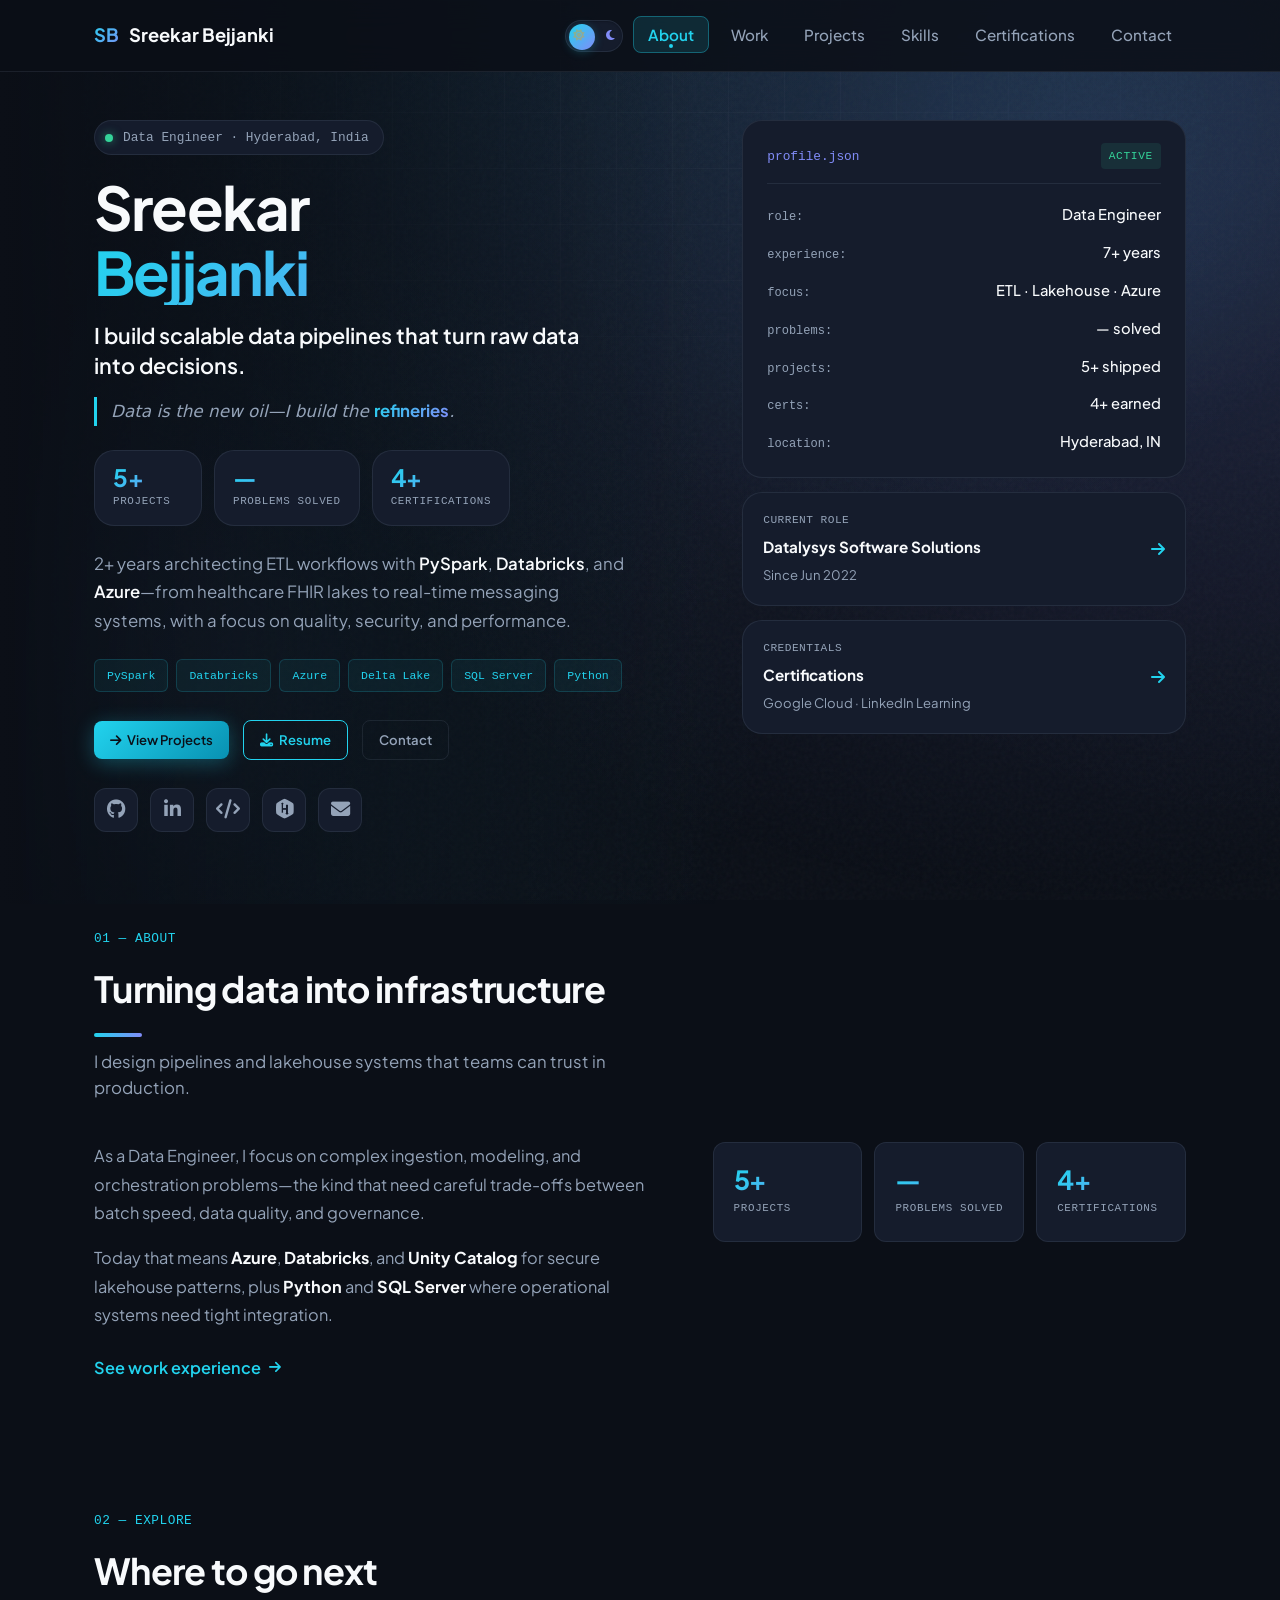
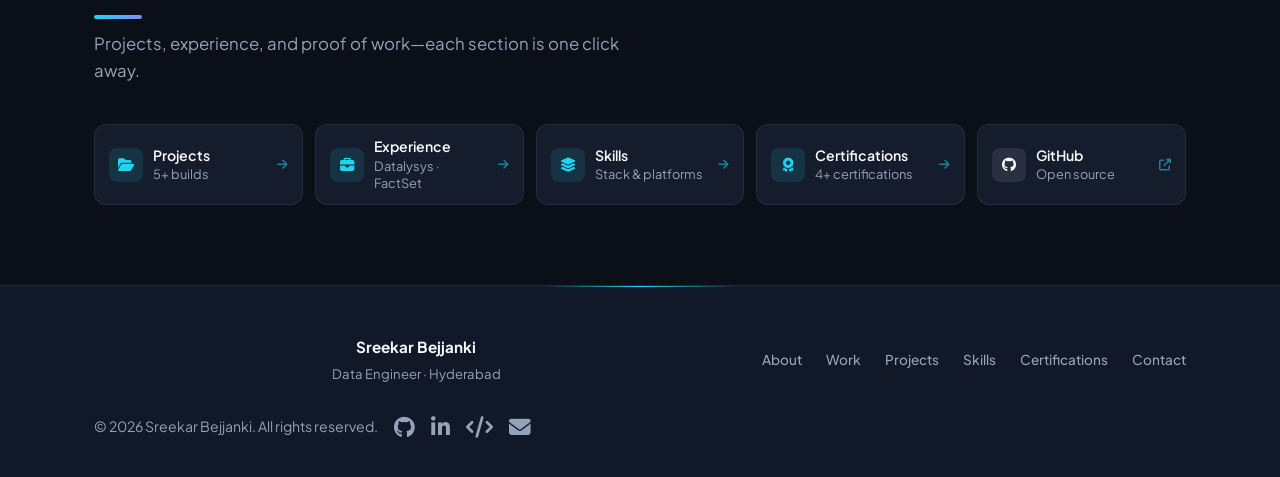
==== commit 74baa698: "new changes deployed" ====
--- a/index.html
+++ b/index.html
@@ -6,7 +6,9 @@
   <meta name="description" content="Sreekar Bejjanki — Data Engineer building scalable pipelines on Azure, Databricks, and PySpark.">
   <meta name="author" content="Sreekar Bejjanki">
   <title>Sreekar Bejjanki | Data Engineer</title>
+  <script src="theme-init.js"></script>
   <link rel="stylesheet" href="style.css">
+  <link rel="stylesheet" href="portfolio-polish.css">
   <link rel="stylesheet" href="https://cdnjs.cloudflare.com/ajax/libs/font-awesome/6.5.1/css/all.min.css" crossorigin="anonymous" referrerpolicy="no-referrer">
   <link rel="preconnect" href="https://fonts.googleapis.com">
   <link rel="preconnect" href="https://fonts.gstatic.com" crossorigin>
@@ -16,16 +18,26 @@
   <nav class="main-nav" aria-label="Main navigation">
     <div class="container">
       <a href="index.html" class="logo"><span>SB</span> Sreekar Bejjanki</a>
-      <button class="nav-toggle" type="button" aria-label="Toggle menu" aria-expanded="false">
-        <span></span><span></span><span></span>
-      </button>
-      <ul>
-        <li><a href="index.html">About</a></li>
-        <li><a href="work.html">Work</a></li>
-        <li><a href="projects.html">Projects</a></li>
-        <li><a href="skills.html">Skills</a></li>
-        <li><a href="contact.html">Contact</a></li>
-      </ul>
+      <div class="nav-end">
+        <button type="button" class="theme-toggle" id="theme-toggle" aria-label="Switch to light mode" aria-pressed="false" title="Switch to light mode">
+          <span class="theme-toggle__track" aria-hidden="true">
+            <i class="fas fa-sun theme-toggle__icon theme-toggle__icon--sun"></i>
+            <i class="fas fa-moon theme-toggle__icon theme-toggle__icon--moon"></i>
+            <span class="theme-toggle__thumb"></span>
+          </span>
+        </button>
+        <button class="nav-toggle" type="button" aria-label="Toggle menu" aria-expanded="false">
+          <span></span><span></span><span></span>
+        </button>
+        <ul>
+          <li><a href="index.html">About</a></li>
+          <li><a href="work.html">Work</a></li>
+          <li><a href="projects.html">Projects</a></li>
+          <li><a href="skills.html">Skills</a></li>
+          <li><a href="certifications.html">Certifications</a></li>
+          <li><a href="contact.html">Contact</a></li>
+        </ul>
+      </div>
     </div>
   </nav>
 
@@ -41,7 +53,9 @@
           Sreekar
           <span class="text-gradient">Bejjanki</span>
         </h1>
+       
         <p class="hero-role">I build scalable data pipelines that turn raw data into decisions.</p>
+        <p class="hero-tagline">Data is the new oil—I build the <strong>refineries</strong>.</p>
         <ul class="hero-metrics" aria-label="Portfolio highlights">
           <li class="hero-metric">
             <strong data-portfolio-stat="projects">—</strong>
@@ -98,7 +112,7 @@
             </div>
             <div class="panel-row">
               <dt>experience</dt>
-              <dd>2+ years</dd>
+              <dd data-portfolio-stat="experience-panel">— years</dd>
             </div>
             <div class="panel-row">
               <dt>focus</dt>
@@ -130,10 +144,10 @@
           </div>
           <i class="fas fa-arrow-right" aria-hidden="true"></i>
         </a>
-        <a href="skills.html" class="panel-card panel-card--link">
+        <a href="certifications.html" class="panel-card panel-card--link">
           <div>
             <span class="panel-link-label">Credentials</span>
-            <strong>Certifications & platforms</strong>
+            <strong>Certifications</strong>
             <span class="panel-link-meta">Google Cloud · LinkedIn Learning</span>
           </div>
           <i class="fas fa-arrow-right" aria-hidden="true"></i>
@@ -158,9 +172,6 @@
             <p>
               Today that means <strong>Azure</strong>, <strong>Databricks</strong>, and <strong>Unity Catalog</strong> for secure lakehouse patterns, plus <strong>Python</strong> and <strong>SQL Server</strong> where operational systems need tight integration.
             </p>
-            <p class="about-quote">
-              Data is the new oil—I build the <strong>refineries</strong>.
-            </p>
             <a href="work.html" class="text-link">
               See work experience <i class="fas fa-arrow-right"></i>
             </a>
@@ -202,8 +213,13 @@
             <span class="ui-card__arrow"><i class="fas fa-arrow-right"></i></span>
           </a>
           <a href="skills.html" class="bento-card ui-card ui-card--square">
+            <span class="ui-card__icon"><i class="fas fa-layer-group"></i></span>
+            <span class="ui-card__copy"><span class="ui-card__title">Skills</span><span class="ui-card__text">Stack &amp; platforms</span></span>
+            <span class="ui-card__arrow"><i class="fas fa-arrow-right"></i></span>
+          </a>
+          <a href="certifications.html" class="bento-card ui-card ui-card--square">
             <span class="ui-card__icon"><i class="fas fa-award"></i></span>
-            <span class="ui-card__copy"><span class="ui-card__title">Skills</span><span class="ui-card__text" data-portfolio-stat="certifications-bento">— certifications</span></span>
+            <span class="ui-card__copy"><span class="ui-card__title">Certifications</span><span class="ui-card__text" data-portfolio-stat="certifications-bento">— earned</span></span>
             <span class="ui-card__arrow"><i class="fas fa-arrow-right"></i></span>
           </a>
           <a href="https://github.com/bejjankisreekar" class="bento-card ui-card ui-card--square" target="_blank" rel="noopener noreferrer">
@@ -227,6 +243,7 @@
       </div>
     </div>
   </footer>
+  <script src="portfolio.js"></script>
   <script src="script.js"></script>
 </body>
 </html>
--- a/style.css
+++ b/style.css
@@ -1,5 +1,7 @@
 /* ===== Design tokens ===== */
-:root {
+:root,
+[data-theme="dark"] {
+  color-scheme: dark;
   --bg: #0b0f17;
   --bg-elevated: #111827;
   --surface: #151c2c;
@@ -9,9 +11,20 @@
   --text-muted: #94a3b8;
   --heading: #f8fafc;
   --accent: #22d3ee;
+  --accent-hover: #67e8f9;
   --accent-2: #818cf8;
   --accent-glow: rgba(34, 211, 238, 0.25);
+  --accent-soft: rgba(34, 211, 238, 0.1);
   --success: #34d399;
+  --nav-bg: rgba(11, 15, 23, 0.85);
+  --nav-menu-bg: rgba(11, 15, 23, 0.98);
+  --btn-primary-text: #0b0f17;
+  --body-gradient-1: rgba(34, 211, 238, 0.12);
+  --body-gradient-2: rgba(129, 140, 248, 0.08);
+  --hero-gradient-accent: rgba(129, 140, 248, 0.14);
+  --hero-gradient-cyan: rgba(34, 211, 238, 0.08);
+  --card-hover-shadow: rgba(0, 0, 0, 0.3);
+  --overlay: rgba(11, 15, 23, 0.35);
   --nav-height: 72px;
   --radius: 14px;
   --radius-lg: 20px;
@@ -26,6 +39,34 @@
   --card-chip-min: 56px;
 }
 
+[data-theme="light"] {
+  color-scheme: light;
+  --bg: #f1f5f9;
+  --bg-elevated: #ffffff;
+  --surface: #ffffff;
+  --surface-hover: #f8fafc;
+  --border: rgba(15, 23, 42, 0.1);
+  --text: #334155;
+  --text-muted: #64748b;
+  --heading: #0f172a;
+  --accent: #0891b2;
+  --accent-hover: #0e7490;
+  --accent-2: #4f46e5;
+  --accent-glow: rgba(8, 145, 178, 0.2);
+  --accent-soft: rgba(8, 145, 178, 0.08);
+  --success: #059669;
+  --nav-bg: rgba(255, 255, 255, 0.88);
+  --nav-menu-bg: rgba(255, 255, 255, 0.98);
+  --btn-primary-text: #ffffff;
+  --body-gradient-1: rgba(8, 145, 178, 0.08);
+  --body-gradient-2: rgba(79, 70, 229, 0.06);
+  --hero-gradient-accent: rgba(79, 70, 229, 0.1);
+  --hero-gradient-cyan: rgba(8, 145, 178, 0.08);
+  --card-hover-shadow: rgba(15, 23, 42, 0.08);
+  --overlay: rgba(15, 23, 42, 0.06);
+  --shadow: 0 8px 32px rgba(15, 23, 42, 0.08);
+}
+
 /* ===== Unified card system (square tiles + rectangle content cards) ===== */
 .card-grid {
   display: grid;
@@ -52,29 +93,58 @@
 .card-grid--skills {
   grid-template-columns: repeat(3, minmax(0, 1fr));
   gap: 16px;
-  max-width: 1200px;
+  max-width: 1280px;
   margin: 0 auto;
   align-items: stretch;
 }
 
+#technical-skills .section-subtitle {
+  max-width: 640px;
+  margin-left: auto;
+  margin-right: auto;
+}
+
 .card-grid--certs {
-  grid-template-columns: repeat(3, minmax(0, 1fr));
+  grid-template-columns: repeat(auto-fill, minmax(200px, 1fr));
   gap: 12px;
-  max-width: 900px;
+  max-width: 1100px;
   margin: 0 auto;
+}
+
+.cert-card--more {
+  border-style: dashed;
+  border-color: rgba(10, 102, 194, 0.35);
+}
+
+.cert-card--more:hover {
+  border-color: var(--accent);
+  background: var(--accent-soft);
+}
+
+[data-theme="light"] .cert-card--more {
+  border-color: rgba(8, 145, 178, 0.35);
+}
+
+.cert-card--more .ui-card__title {
+  color: var(--accent);
 }
 
 .ui-card {
   background: var(--surface);
   border: 1px solid var(--border);
   border-radius: var(--card-radius);
-  transition: border-color var(--transition), transform var(--transition), box-shadow var(--transition);
+  transition:
+    background-color 0.35s ease,
+    border-color var(--transition),
+    transform var(--transition),
+    box-shadow var(--transition),
+    color 0.35s ease;
 }
 
 .ui-card:hover {
   border-color: rgba(34, 211, 238, 0.4);
   transform: translateY(-2px);
-  box-shadow: 0 6px 20px rgba(0, 0, 0, 0.3);
+  box-shadow: 0 6px 20px var(--card-hover-shadow);
 }
 
 .ui-card--square {
@@ -439,10 +509,11 @@
   color: var(--text);
   background: var(--bg);
   background-image:
-    radial-gradient(ellipse 80% 50% at 50% -20%, rgba(34, 211, 238, 0.12), transparent),
-    radial-gradient(ellipse 60% 40% at 100% 0%, rgba(129, 140, 248, 0.08), transparent);
+    radial-gradient(ellipse 80% 50% at 50% -20%, var(--body-gradient-1), transparent),
+    radial-gradient(ellipse 60% 40% at 100% 0%, var(--body-gradient-2), transparent);
   min-height: 100vh;
   overflow-x: hidden;
+  transition: background-color 0.35s ease, color 0.35s ease;
 }
 
 img {
@@ -458,7 +529,7 @@
 }
 
 a:hover {
-  color: #67e8f9;
+  color: var(--accent-hover);
 }
 
 .container {
@@ -482,10 +553,11 @@
   right: 0;
   z-index: 1000;
   height: var(--nav-height);
-  background: rgba(11, 15, 23, 0.85);
+  background: var(--nav-bg);
   backdrop-filter: blur(16px);
   -webkit-backdrop-filter: blur(16px);
   border-bottom: 1px solid var(--border);
+  transition: background-color 0.35s ease, border-color 0.35s ease;
 }
 
 .main-nav .container {
@@ -493,6 +565,90 @@
   align-items: center;
   justify-content: space-between;
   height: 100%;
+  gap: 16px;
+}
+
+.nav-end {
+  display: flex;
+  align-items: center;
+  gap: 10px;
+}
+
+/* ===== Theme toggle ===== */
+.theme-toggle {
+  flex-shrink: 0;
+  padding: 0;
+  border: none;
+  background: transparent;
+  cursor: pointer;
+  border-radius: 999px;
+}
+
+.theme-toggle:focus-visible {
+  outline: 2px solid var(--accent);
+  outline-offset: 3px;
+}
+
+.theme-toggle__track {
+  position: relative;
+  display: flex;
+  align-items: center;
+  justify-content: space-between;
+  width: 58px;
+  height: 32px;
+  padding: 0 7px;
+  border-radius: 999px;
+  background: var(--surface);
+  border: 1px solid var(--border);
+  box-shadow: inset 0 1px 2px var(--overlay);
+  transition: border-color var(--transition), box-shadow var(--transition);
+}
+
+.theme-toggle:hover .theme-toggle__track {
+  border-color: rgba(34, 211, 238, 0.45);
+  box-shadow: 0 0 0 3px var(--accent-glow), inset 0 1px 2px var(--overlay);
+}
+
+.theme-toggle__thumb {
+  position: absolute;
+  top: 3px;
+  left: 3px;
+  width: 26px;
+  height: 26px;
+  border-radius: 50%;
+  background: linear-gradient(135deg, var(--accent), var(--accent-2));
+  box-shadow: 0 2px 10px var(--accent-glow);
+  transition: transform 0.35s cubic-bezier(0.34, 1.4, 0.64, 1);
+  pointer-events: none;
+}
+
+[data-theme="light"] .theme-toggle__thumb {
+  transform: translateX(26px);
+}
+
+.theme-toggle__icon {
+  font-size: 0.72rem;
+  z-index: 1;
+  line-height: 1;
+  transition: opacity 0.25s ease, transform 0.25s ease;
+}
+
+.theme-toggle__icon--sun {
+  color: #f59e0b;
+  opacity: 0.4;
+}
+
+.theme-toggle__icon--moon {
+  color: var(--accent-2);
+  opacity: 1;
+}
+
+[data-theme="light"] .theme-toggle__icon--sun {
+  opacity: 1;
+}
+
+[data-theme="light"] .theme-toggle__icon--moon {
+  opacity: 0.35;
 }
 
 .main-nav .logo {
@@ -654,13 +810,13 @@
 
 .primary-btn {
   background: linear-gradient(135deg, var(--accent), #0891b2);
-  color: #0b0f17;
+  color: var(--btn-primary-text);
 }
 
 .primary-btn:hover {
   transform: translateY(-2px);
   box-shadow: 0 8px 24px var(--accent-glow);
-  color: #0b0f17;
+  color: var(--btn-primary-text);
 }
 
 .secondary-btn {
@@ -670,7 +826,7 @@
 }
 
 .secondary-btn:hover {
-  background: rgba(34, 211, 238, 0.1);
+  background: var(--accent-soft);
   color: var(--accent);
 }
 
@@ -813,39 +969,176 @@
   font-weight: bold;
 }
 
-/* ===== Work page — expandable cards ===== */
-.page-work .page-hero p {
-  max-width: 480px;
-}
-
-.work-accordion {
+/* ===== Work page ===== */
+.work-hero {
+  padding: calc(var(--nav-height) + 48px) 0 40px;
+  text-align: center;
+  position: relative;
+  overflow: hidden;
+}
+
+.work-hero::before {
+  content: "";
+  position: absolute;
+  inset: 0;
+  background:
+    radial-gradient(ellipse 60% 80% at 50% 0%, var(--hero-gradient-cyan), transparent 70%),
+    radial-gradient(ellipse 40% 50% at 90% 30%, var(--hero-gradient-accent), transparent);
+  pointer-events: none;
+}
+
+.work-hero__inner {
+  position: relative;
+  max-width: 960px;
+  margin: 0 auto;
+}
+
+.work-hero__kicker {
+  display: inline-block;
+  font-family: var(--font-mono);
+  font-size: 0.75rem;
+  text-transform: uppercase;
+  letter-spacing: 0.12em;
+  color: var(--accent);
+  margin-bottom: 12px;
+  padding: 6px 14px;
+  border-radius: 999px;
+  border: 1px solid var(--border);
+  background: var(--surface);
+}
+
+.work-hero h1 {
+  font-size: clamp(2rem, 5vw, 2.75rem);
+  margin-bottom: 14px;
+  letter-spacing: -0.03em;
+}
+
+.work-hero__lead {
+  color: var(--text-muted);
+  font-size: 1.05rem;
+  line-height: 1.7;
+  margin-bottom: 28px;
+}
+
+.work-hero__stats {
+  display: grid;
+  grid-template-columns: repeat(4, 1fr);
+  gap: 12px;
+  list-style: none;
+  width: 100%;
+}
+
+.work-hero__stats li {
   display: flex;
   flex-direction: column;
+  align-items: center;
+  justify-content: center;
+  gap: 4px;
+  min-width: 0;
+  padding: 14px 12px;
+  background: var(--surface);
+  border: 1px solid var(--border);
+  border-radius: var(--radius-lg);
+  text-align: center;
+}
+
+.work-hero__stats strong {
+  font-size: 1.35rem;
+  font-weight: 700;
+  background: linear-gradient(135deg, var(--accent), var(--accent-2));
+  -webkit-background-clip: text;
+  -webkit-text-fill-color: transparent;
+  background-clip: text;
+}
+
+.work-hero__stats span {
+  font-family: var(--font-mono);
+  font-size: 0.68rem;
+  text-transform: uppercase;
+  letter-spacing: 0.06em;
+  color: var(--text-muted);
+}
+
+.work-section {
+  padding-top: 8px;
+}
+
+.work-timeline {
+  display: flex;
+  flex-direction: column;
+  gap: 28px;
+  max-width: 920px;
+  margin: 0 auto;
+}
+
+.work-card {
+  display: grid;
+  grid-template-columns: 28px 1fr;
   gap: 20px;
-  max-width: 820px;
-  margin: 0 auto;
-}
-
-.work-card {
-  border-radius: var(--card-radius);
+  align-items: start;
+}
+
+.work-timeline__marker {
+  display: flex;
+  flex-direction: column;
+  align-items: center;
+  padding-top: 28px;
+  min-height: 100%;
+}
+
+.work-timeline__dot {
+  width: 14px;
+  height: 14px;
+  border-radius: 50%;
+  background: var(--surface);
+  border: 3px solid var(--accent-2);
+  box-shadow: 0 0 0 4px var(--accent-glow);
+  flex-shrink: 0;
+  z-index: 1;
+}
+
+.work-card--current .work-timeline__dot {
+  border-color: var(--accent);
+  background: var(--accent);
+  box-shadow: 0 0 16px var(--accent-glow);
+}
+
+.work-timeline__line {
+  flex: 1;
+  width: 2px;
+  margin-top: 8px;
+  min-height: 40px;
+  background: linear-gradient(180deg, var(--accent), transparent);
+  border-radius: 2px;
+  opacity: 0.5;
+}
+
+.work-card__shell {
+  border-radius: var(--radius-lg);
   background: var(--surface);
   border: 1px solid var(--border);
   overflow: hidden;
-  transition: box-shadow var(--transition), border-color var(--transition);
-}
-
-/* Work uses full-width rectangle cards (not square) */
-.page-work .work-accordion {
-  max-width: 820px;
-}
-
-.work-card:hover {
-  border-color: rgba(34, 211, 238, 0.2);
-}
-
-.work-card.is-open {
+  transition:
+    border-color var(--transition),
+    box-shadow var(--transition),
+    transform var(--transition);
+}
+
+.work-card__shell:hover {
+  border-color: rgba(34, 211, 238, 0.25);
+}
+
+.work-card.is-open .work-card__shell {
   border-color: rgba(34, 211, 238, 0.45);
-  box-shadow: 0 12px 40px rgba(0, 0, 0, 0.4), 0 0 0 1px rgba(34, 211, 238, 0.08);
+  box-shadow: var(--shadow), 0 0 0 1px rgba(34, 211, 238, 0.08);
+}
+
+.work-card--current .work-card__shell {
+  border-left: 3px solid var(--accent);
+}
+
+.work-card--past .work-card__shell {
+  border-left: 3px solid var(--accent-2);
 }
 
 .work-card__trigger {
@@ -854,8 +1147,8 @@
   align-items: center;
   justify-content: space-between;
   gap: 20px;
-  padding: 24px 28px;
-  background: transparent;
+  padding: 22px 24px;
+  background: linear-gradient(180deg, var(--accent-soft), transparent 120%);
   border: none;
   cursor: pointer;
   text-align: left;
@@ -864,8 +1157,12 @@
   transition: background var(--transition);
 }
 
+.work-card--past .work-card__trigger {
+  background: transparent;
+}
+
 .work-card__trigger:hover {
-  background: rgba(34, 211, 238, 0.04);
+  background: var(--accent-soft);
 }
 
 .work-card__trigger:focus-visible {
@@ -873,7 +1170,7 @@
   outline-offset: -2px;
 }
 
-.work-card__head {
+.work-card__brand {
   display: flex;
   align-items: flex-start;
   gap: 16px;
@@ -881,113 +1178,149 @@
   min-width: 0;
 }
 
+.work-card__icon {
+  flex-shrink: 0;
+  width: 48px;
+  height: 48px;
+  display: flex;
+  align-items: center;
+  justify-content: center;
+  border-radius: 12px;
+  font-size: 1.15rem;
+  color: var(--accent);
+  background: var(--accent-soft);
+  border: 1px solid rgba(34, 211, 238, 0.25);
+}
+
+.work-card__icon--past {
+  color: var(--accent-2);
+  background: rgba(129, 140, 248, 0.12);
+  border-color: rgba(129, 140, 248, 0.25);
+}
+
+.work-card__meta-top {
+  display: flex;
+  flex-wrap: wrap;
+  align-items: center;
+  gap: 10px;
+  margin-bottom: 8px;
+}
+
 .work-badge {
-  flex-shrink: 0;
   font-family: var(--font-mono);
   font-size: 0.65rem;
   font-weight: 600;
   text-transform: uppercase;
   letter-spacing: 0.06em;
-  padding: 5px 10px;
+  padding: 4px 10px;
   border-radius: 6px;
-  background: rgba(148, 163, 184, 0.12);
-  color: var(--text-muted);
-  margin-top: 4px;
+  background: var(--overlay);
+  color: var(--text-muted);
 }
 
 .work-badge--active {
-  background: rgba(52, 211, 153, 0.15);
+  background: rgba(52, 211, 153, 0.12);
   color: var(--success);
-  border: 1px solid rgba(52, 211, 153, 0.25);
-}
-
-.work-card__titles h3 {
-  font-size: 1.35rem;
-  margin-bottom: 6px;
+  border: 1px solid rgba(52, 211, 153, 0.3);
+}
+
+.work-card__role {
+  font-size: 1.3rem;
+  font-weight: 700;
   color: var(--heading);
-}
-
-.work-company {
-  font-size: 0.95rem;
-  color: var(--text-muted);
-  margin-bottom: 8px;
+  margin-bottom: 4px;
+  letter-spacing: -0.02em;
+}
+
+.work-card__company {
+  font-size: 0.92rem;
+  color: var(--text-muted);
 }
 
 .work-duration {
   display: inline-flex;
   align-items: center;
-  gap: 8px;
-  font-family: var(--font-mono);
-  font-size: 0.8rem;
+  gap: 6px;
+  font-family: var(--font-mono);
+  font-size: 0.72rem;
+  color: var(--text-muted);
+}
+
+.work-duration i {
+  font-size: 0.7rem;
   color: var(--accent);
 }
 
-.work-duration i {
-  font-size: 0.75rem;
-  opacity: 0.8;
-}
-
-.work-card__cta {
+.work-card__aside {
+  display: flex;
+  align-items: center;
+  gap: 14px;
   flex-shrink: 0;
-  display: inline-flex;
-  align-items: center;
-  gap: 8px;
-  padding: 6px 12px;
-  border-radius: 999px;
-  background: linear-gradient(135deg, rgba(34, 211, 238, 0.15), rgba(129, 140, 248, 0.12));
-  border: 1px solid rgba(34, 211, 238, 0.35);
-  transition: var(--transition);
-}
-
-.work-card__trigger:hover .work-card__cta {
-  background: linear-gradient(135deg, rgba(34, 211, 238, 0.25), rgba(129, 140, 248, 0.2));
+}
+
+.work-card__tags {
+  display: flex;
+  flex-wrap: wrap;
+  gap: 6px;
+  justify-content: flex-end;
+  max-width: 200px;
+}
+
+.work-card__tags span {
+  font-family: var(--font-mono);
+  font-size: 0.65rem;
+  padding: 4px 8px;
+  border-radius: 6px;
+  background: var(--bg-elevated);
+  border: 1px solid var(--border);
+  color: var(--text-muted);
+}
+
+.work-card.is-open .work-card__tags {
+  opacity: 0;
+  visibility: hidden;
+}
+
+.work-card__toggle {
+  display: flex;
+  align-items: center;
+  justify-content: center;
+  width: 40px;
+  height: 40px;
+  border-radius: 50%;
+  background: var(--surface);
+  border: 1px solid var(--border);
+  color: var(--accent);
+  font-size: 0.85rem;
+  transition:
+    transform 0.35s cubic-bezier(0.34, 1.4, 0.64, 1),
+    background var(--transition),
+    border-color var(--transition),
+    color var(--transition);
+}
+
+.work-card__trigger:hover .work-card__toggle {
   border-color: var(--accent);
-  box-shadow: 0 4px 20px var(--accent-glow);
-}
-
-.work-card.is-open .work-card__cta {
-  background: linear-gradient(135deg, var(--accent), #0891b2);
+  background: var(--accent-soft);
+}
+
+.work-card.is-open .work-card__toggle {
+  transform: rotate(180deg);
+  background: linear-gradient(135deg, var(--accent), var(--accent-2));
   border-color: transparent;
-}
-
-.work-card.is-open .work-cta-label,
-.work-card.is-open .work-cta-icon {
-  color: #0b0f17;
-}
-
-.work-cta-label {
-  font-size: 0.75rem;
-  font-weight: 600;
-  color: var(--accent);
-}
-
-.work-cta-icon {
-  display: flex;
-  align-items: center;
-  justify-content: center;
-  width: 22px;
-  height: 22px;
-  border-radius: 50%;
-  background: rgba(11, 15, 23, 0.35);
-  color: var(--accent);
-  font-size: 0.65rem;
-  transition: transform 0.35s cubic-bezier(0.4, 0, 0.2, 1);
-}
-
-.work-card.is-open .work-cta-icon {
-  transform: rotate(180deg);
-  background: rgba(11, 15, 23, 0.2);
+  color: var(--btn-primary-text);
 }
 
 .work-card__panel {
   border-top: 1px solid var(--border);
-  animation: workPanelIn 0.4s ease-out;
+  background: var(--bg-elevated);
+  animation: workPanelIn 0.35s ease-out;
 }
 
 @keyframes workPanelIn {
   from {
     opacity: 0;
-    transform: translateY(-8px);
+    transform: translateY(-6px);
   }
   to {
     opacity: 1;
@@ -995,26 +1328,40 @@
   }
 }
 
-.work-panel-inner {
-  padding: 28px;
-  display: flex;
-  flex-direction: column;
-  gap: 24px;
-}
-
-.work-detail-block h4 {
-  font-size: 0.9rem;
+.work-panel__grid {
+  padding: 24px;
+  display: grid;
+  grid-template-columns: repeat(2, minmax(0, 1fr));
+  gap: 20px;
+}
+
+.work-block {
+  padding: 18px;
+  background: var(--surface);
+  border: 1px solid var(--border);
+  border-radius: var(--radius);
+}
+
+.work-block--full {
+  grid-column: 1 / -1;
+}
+
+.work-block__title {
+  font-size: 0.82rem;
   font-weight: 600;
   color: var(--heading);
   margin-bottom: 14px;
   display: flex;
   align-items: center;
-  gap: 10px;
-}
-
-.work-detail-block h4 i {
+  gap: 8px;
+  font-family: var(--font-mono);
+  text-transform: uppercase;
+  letter-spacing: 0.05em;
+}
+
+.work-block__title i {
   color: var(--accent);
-  font-size: 0.85rem;
+  font-size: 0.8rem;
 }
 
 .work-list {
@@ -1026,21 +1373,21 @@
 
 .work-list li {
   position: relative;
-  padding-left: 20px;
-  color: var(--text-muted);
-  font-size: 0.95rem;
-  line-height: 1.55;
+  padding-left: 18px;
+  color: var(--text-muted);
+  font-size: 0.92rem;
+  line-height: 1.6;
 }
 
 .work-list li::before {
   content: "";
   position: absolute;
   left: 0;
-  top: 0.55em;
-  width: 6px;
-  height: 6px;
-  border-radius: 50%;
-  background: var(--accent);
+  top: 0.6em;
+  width: 5px;
+  height: 5px;
+  border-radius: 2px;
+  background: linear-gradient(135deg, var(--accent), var(--accent-2));
 }
 
 .work-projects {
@@ -1050,8 +1397,10 @@
 }
 
 .work-project-chip {
-  display: block;
-  padding: 16px 18px;
+  display: flex;
+  align-items: flex-start;
+  gap: 12px;
+  padding: 14px;
   background: var(--bg-elevated);
   border: 1px solid var(--border);
   border-radius: var(--radius);
@@ -1061,8 +1410,8 @@
 
 .work-project-chip:hover {
   border-color: rgba(129, 140, 248, 0.4);
-  background: var(--surface-hover);
-  transform: translateX(4px);
+  transform: translateY(-2px);
+  box-shadow: 0 6px 16px var(--card-hover-shadow);
   color: inherit;
 }
 
@@ -1072,17 +1421,31 @@
 
 .work-project-chip--static:hover {
   transform: none;
-}
-
-.work-project-chip strong {
+  box-shadow: none;
+}
+
+.work-project-chip__icon {
+  flex-shrink: 0;
+  width: 32px;
+  height: 32px;
+  display: flex;
+  align-items: center;
+  justify-content: center;
+  border-radius: 8px;
+  font-size: 0.75rem;
+  color: var(--accent-2);
+  background: rgba(129, 140, 248, 0.12);
+}
+
+.work-project-chip__body strong {
   display: block;
-  font-size: 0.95rem;
+  font-size: 0.9rem;
   color: var(--heading);
-  margin-bottom: 4px;
-}
-
-.work-project-chip span {
-  font-size: 0.82rem;
+  margin-bottom: 3px;
+}
+
+.work-project-chip__body span {
+  font-size: 0.8rem;
   color: var(--text-muted);
 }
 
@@ -1094,178 +1457,1588 @@
 
 .work-tech span {
   font-family: var(--font-mono);
-  font-size: 0.72rem;
-  padding: 6px 12px;
-  border-radius: 8px;
-  background: rgba(34, 211, 238, 0.08);
-  border: 1px solid rgba(34, 211, 238, 0.2);
+  font-size: 0.7rem;
+  padding: 5px 10px;
+  border-radius: 6px;
+  background: var(--accent-soft);
+  border: 1px solid var(--border);
   color: var(--accent);
 }
 
-.work-detail-block--highlight {
-  padding: 18px 20px;
-  background: linear-gradient(135deg, rgba(34, 211, 238, 0.06), rgba(129, 140, 248, 0.05));
-  border: 1px solid rgba(34, 211, 238, 0.15);
-  border-radius: var(--radius);
-}
-
-.work-detail-block--highlight p {
-  color: var(--text-muted);
-  font-size: 0.95rem;
-  line-height: 1.6;
-}
-
-.work-detail-block--highlight strong {
+.work-block--impact {
+  background: linear-gradient(135deg, var(--accent-soft), transparent);
+  border-color: rgba(34, 211, 238, 0.2);
+}
+
+.work-block--impact p {
+  color: var(--text-muted);
+  font-size: 0.92rem;
+  line-height: 1.65;
+}
+
+.work-block--impact strong {
   color: var(--success);
-}
-
-.work-panel-actions {
+  font-weight: 700;
+}
+
+.work-block--actions {
   display: flex;
   flex-wrap: wrap;
   gap: 12px;
-  padding-top: 8px;
-  border-top: 1px solid var(--border);
-}
-
-@media (max-width: 640px) {
+  padding: 0;
+  background: transparent;
+  border: none;
+}
+
+.work-block--actions .btn {
+  flex: 1 1 auto;
+  min-width: 140px;
+  justify-content: center;
+}
+
+@media (max-width: 768px) {
+  .work-card {
+    grid-template-columns: 1fr;
+    gap: 0;
+  }
+
+  .work-timeline__marker {
+    display: none;
+  }
+
   .work-card__trigger {
     flex-direction: column;
     align-items: stretch;
-    padding: 20px;
-  }
-
-  .work-card__cta {
-    justify-content: center;
+    gap: 16px;
+    padding: 18px;
+  }
+
+  .work-card__aside {
+    justify-content: space-between;
     width: 100%;
   }
 
-  .work-card__head {
-    flex-direction: column;
-    gap: 10px;
-  }
-
-  .work-panel-actions .btn {
+  .work-card__tags {
+    max-width: none;
+    justify-content: flex-start;
     flex: 1;
-    justify-content: center;
-  }
-}
-
-/* ===== Projects (rectangle cards) ===== */
-.project-card {
-  color: inherit;
-  height: 100%;
-}
-
-.project-card:hover {
-  color: inherit;
-}
-
-.project-card h3 {
-  font-size: 1.2rem;
-  margin-bottom: 12px;
-  color: var(--heading);
-  line-height: 1.35;
-}
-
-.project-card ul {
+  }
+
+  .work-card.is-open .work-card__tags {
+    opacity: 1;
+    visibility: visible;
+  }
+
+  .work-panel__grid {
+    grid-template-columns: 1fr;
+    padding: 18px;
+  }
+}
+
+@media (max-width: 720px) {
+  .work-hero__stats {
+    grid-template-columns: repeat(2, 1fr);
+  }
+}
+
+@media (max-width: 480px) {
+  .work-hero__stats {
+    grid-template-columns: 1fr;
+  }
+
+  .work-block--actions .btn {
+    width: 100%;
+  }
+}
+
+/* ===== Utility ===== */
+.visually-hidden {
+  position: absolute;
+  width: 1px;
+  height: 1px;
+  padding: 0;
+  margin: -1px;
+  overflow: hidden;
+  clip: rect(0, 0, 0, 0);
+  white-space: nowrap;
+  border: 0;
+}
+
+/* ===== Projects page (premium showcase) ===== */
+.page-projects .main-content {
+  overflow-x: clip;
+}
+
+.projects-hero {
+  position: relative;
+  padding: calc(var(--nav-height) + 56px) 0 48px;
+  text-align: center;
+  overflow: hidden;
+}
+
+.projects-hero::before {
+  content: "";
+  position: absolute;
+  inset: 0;
+  background:
+    radial-gradient(ellipse 70% 90% at 50% -10%, var(--hero-gradient-cyan), transparent 65%),
+    radial-gradient(ellipse 45% 55% at 100% 20%, var(--hero-gradient-accent), transparent 55%),
+    radial-gradient(ellipse 35% 40% at 0% 60%, rgba(99, 102, 241, 0.12), transparent);
+  pointer-events: none;
+}
+
+.projects-hero__grid {
+  position: absolute;
+  inset: 0;
+  background-image:
+    linear-gradient(var(--border) 1px, transparent 1px),
+    linear-gradient(90deg, var(--border) 1px, transparent 1px);
+  background-size: 48px 48px;
+  mask-image: radial-gradient(ellipse 80% 70% at 50% 30%, black 20%, transparent 75%);
+  opacity: 0.35;
+  pointer-events: none;
+}
+
+.projects-hero__inner {
+  position: relative;
+  max-width: 720px;
+  margin: 0 auto;
+}
+
+.projects-hero__kicker {
+  display: inline-block;
+  font-family: var(--font-mono);
+  font-size: 0.75rem;
+  text-transform: uppercase;
+  letter-spacing: 0.12em;
+  color: var(--accent);
+  margin-bottom: 14px;
+  padding: 6px 14px;
+  border-radius: 999px;
+  border: 1px solid var(--border);
+  background: color-mix(in srgb, var(--surface) 85%, transparent);
+  backdrop-filter: blur(8px);
+}
+
+.projects-hero h1 {
+  font-size: clamp(2.1rem, 5vw, 3rem);
+  margin-bottom: 16px;
+  letter-spacing: -0.03em;
+}
+
+.projects-hero__lead {
+  color: var(--text-muted);
+  font-size: 1.05rem;
+  line-height: 1.75;
+  margin-bottom: 32px;
+}
+
+.projects-hero__stats {
+  display: flex;
+  flex-wrap: wrap;
+  justify-content: center;
+  gap: 12px;
   list-style: none;
-  flex-grow: 1;
-  margin-bottom: 16px;
-}
-
-.project-card ul li {
-  position: relative;
-  padding-left: 18px;
-  margin-bottom: 8px;
-  font-size: 0.92rem;
-  color: var(--text-muted);
-}
-
-.project-card ul li::before {
-  content: "•";
-  position: absolute;
-  left: 0;
-  color: var(--accent);
-}
-
-.project-tech {
+}
+
+.projects-hero__stats li {
+  display: flex;
+  flex-direction: column;
+  align-items: center;
+  gap: 4px;
+  min-width: 110px;
+  padding: 16px 22px;
+  background: color-mix(in srgb, var(--surface) 90%, transparent);
+  border: 1px solid var(--border);
+  border-radius: var(--radius-lg);
+  backdrop-filter: blur(12px);
+  box-shadow: var(--shadow);
+  transition: border-color 0.25s ease, transform 0.25s ease;
+}
+
+.projects-hero__stats li:hover {
+  border-color: color-mix(in srgb, var(--accent) 40%, var(--border));
+  transform: translateY(-2px);
+}
+
+.projects-hero__stats strong {
+  font-size: 1.4rem;
+  font-weight: 700;
+  background: linear-gradient(135deg, var(--accent), var(--accent-2));
+  -webkit-background-clip: text;
+  -webkit-text-fill-color: transparent;
+  background-clip: text;
+}
+
+.projects-hero__stats span {
+  font-family: var(--font-mono);
+  font-size: 0.68rem;
+  text-transform: uppercase;
+  letter-spacing: 0.06em;
+  color: var(--text-muted);
+}
+
+.projects-section {
+  padding-top: 8px;
+  padding-bottom: 80px;
+}
+
+.projects-toolbar {
+  display: flex;
+  flex-wrap: wrap;
+  align-items: center;
+  justify-content: space-between;
+  gap: 16px 24px;
+  margin-bottom: 32px;
+}
+
+.projects-filters {
   display: flex;
   flex-wrap: wrap;
   gap: 8px;
-  margin-bottom: 20px;
-}
-
-.project-tech span {
-  font-family: var(--font-mono);
-  font-size: 0.75rem;
-  padding: 4px 10px;
+  padding: 6px;
+  border-radius: 999px;
+  border: 1px solid var(--border);
+  background: color-mix(in srgb, var(--surface) 80%, transparent);
+  backdrop-filter: blur(10px);
+}
+
+.projects-filter {
+  font-family: var(--font-mono);
+  font-size: 0.72rem;
+  text-transform: uppercase;
+  letter-spacing: 0.04em;
+  padding: 10px 16px;
+  border: none;
+  border-radius: 999px;
+  background: transparent;
+  color: var(--text-muted);
+  cursor: pointer;
+  transition: color 0.2s ease, background 0.2s ease, box-shadow 0.2s ease;
+}
+
+.projects-filter:hover {
+  color: var(--heading);
+}
+
+.projects-filter.is-active {
+  color: var(--heading);
+  background: var(--bg-elevated);
+  box-shadow: var(--shadow);
+}
+
+.projects-filter:focus-visible {
+  outline: 2px solid var(--accent);
+  outline-offset: 2px;
+}
+
+.projects-toolbar__meta {
+  font-size: 0.88rem;
+  color: var(--text-muted);
+  margin: 0;
+}
+
+.projects-toolbar__meta span {
+  color: var(--accent);
+  font-weight: 600;
+}
+
+.projects-grid {
+  display: grid;
+  grid-template-columns: repeat(auto-fill, minmax(320px, 1fr));
+  gap: 24px;
+}
+
+.project-showcase {
+  display: flex;
+  flex-direction: column;
+  border-radius: var(--radius-lg);
+  border: 1px solid var(--border);
+  background: color-mix(in srgb, var(--surface) 92%, transparent);
+  backdrop-filter: blur(12px);
+  overflow: hidden;
+  box-shadow: var(--shadow);
+  opacity: 0;
+  transform: translateY(24px);
+  transition:
+    opacity 0.5s cubic-bezier(0.22, 1, 0.36, 1),
+    transform 0.5s cubic-bezier(0.22, 1, 0.36, 1),
+    border-color 0.3s ease,
+    box-shadow 0.3s ease;
+  transition-delay: var(--project-delay, 0ms);
+}
+
+.project-showcase.is-revealed {
+  opacity: 1;
+  transform: translateY(0);
+}
+
+.project-showcase.is-hidden {
+  display: none;
+}
+
+.project-showcase:hover {
+  border-color: color-mix(in srgb, var(--accent) 35%, var(--border));
+  box-shadow: var(--shadow), 0 0 40px color-mix(in srgb, var(--accent) 8%, transparent);
+  transform: translateY(-4px);
+}
+
+.project-showcase.is-revealed:hover {
+  transform: translateY(-4px);
+}
+
+.project-showcase__visual {
+  position: relative;
+  aspect-ratio: 16 / 9;
+  display: flex;
+  align-items: center;
+  justify-content: center;
+  overflow: hidden;
+}
+
+.project-showcase__visual-glow {
+  position: absolute;
+  inset: 0;
+  opacity: 0.6;
+  transition: opacity 0.35s ease;
+}
+
+.project-showcase:hover .project-showcase__visual-glow {
+  opacity: 1;
+}
+
+.project-showcase__visual-inner {
+  position: relative;
+  z-index: 1;
+  width: 64px;
+  height: 64px;
+  display: flex;
+  align-items: center;
+  justify-content: center;
+  border-radius: 16px;
+  font-size: 1.6rem;
+  background: color-mix(in srgb, var(--surface) 70%, transparent);
+  border: 1px solid color-mix(in srgb, white 12%, transparent);
+  backdrop-filter: blur(8px);
+  transition: transform 0.35s cubic-bezier(0.22, 1, 0.36, 1);
+}
+
+.project-showcase:hover .project-showcase__visual-inner {
+  transform: scale(1.08) translateY(-2px);
+}
+
+.project-showcase__visual--healthcare {
+  background: linear-gradient(145deg, #0e7490 0%, #164e63 50%, #0f172a 100%);
+}
+.project-showcase__visual--healthcare .project-showcase__visual-glow {
+  background: radial-gradient(circle at 30% 20%, rgba(34, 211, 238, 0.45), transparent 55%);
+}
+.project-showcase__visual--healthcare .project-showcase__visual-inner {
+  color: #67e8f9;
+}
+
+.project-showcase__visual--fhir {
+  background: linear-gradient(145deg, #4f46e5 0%, #312e81 50%, #0f172a 100%);
+}
+.project-showcase__visual--fhir .project-showcase__visual-glow {
+  background: radial-gradient(circle at 70% 30%, rgba(129, 140, 248, 0.5), transparent 55%);
+}
+.project-showcase__visual--fhir .project-showcase__visual-inner {
+  color: #a5b4fc;
+}
+
+.project-showcase__visual--fullstack {
+  background: linear-gradient(145deg, #059669 0%, #064e3b 50%, #0f172a 100%);
+}
+.project-showcase__visual--fullstack .project-showcase__visual-glow {
+  background: radial-gradient(circle at 50% 0%, rgba(52, 211, 153, 0.4), transparent 55%);
+}
+.project-showcase__visual--fullstack .project-showcase__visual-inner {
+  color: #6ee7b7;
+}
+
+.project-showcase__visual--crypto {
+  background: linear-gradient(145deg, #d97706 0%, #78350f 50%, #0f172a 100%);
+}
+.project-showcase__visual--crypto .project-showcase__visual-glow {
+  background: radial-gradient(circle at 20% 80%, rgba(251, 191, 36, 0.45), transparent 55%);
+}
+.project-showcase__visual--crypto .project-showcase__visual-inner {
+  color: #fcd34d;
+}
+
+.project-showcase__visual--finance {
+  background: linear-gradient(145deg, #7c3aed 0%, #4c1d95 50%, #0f172a 100%);
+}
+.project-showcase__visual--finance .project-showcase__visual-glow {
+  background: radial-gradient(circle at 80% 20%, rgba(167, 139, 250, 0.45), transparent 55%);
+}
+.project-showcase__visual--finance .project-showcase__visual-inner {
+  color: #c4b5fd;
+}
+
+.project-showcase__badge {
+  position: absolute;
+  top: 14px;
+  right: 14px;
+  z-index: 2;
+  font-family: var(--font-mono);
+  font-size: 0.65rem;
+  text-transform: uppercase;
+  letter-spacing: 0.08em;
+  padding: 5px 10px;
+  border-radius: 999px;
+  color: #fff;
+  background: linear-gradient(135deg, var(--accent), var(--accent-2));
+  box-shadow: 0 4px 14px color-mix(in srgb, var(--accent) 35%, transparent);
+}
+
+.project-showcase__body {
+  display: flex;
+  flex-direction: column;
+  flex: 1;
+  padding: 22px 24px 24px;
+  gap: 12px;
+}
+
+.project-showcase__head {
+  display: flex;
+  flex-wrap: wrap;
+  align-items: baseline;
+  justify-content: space-between;
+  gap: 8px;
+}
+
+.project-showcase__head h3 {
+  font-size: 1.15rem;
+  font-weight: 600;
+  color: var(--heading);
+  letter-spacing: -0.02em;
+  line-height: 1.35;
+  margin: 0;
+}
+
+.project-showcase__year {
+  font-family: var(--font-mono);
+  font-size: 0.68rem;
+  color: var(--text-muted);
+  white-space: nowrap;
+}
+
+.project-showcase__desc {
+  font-size: 0.9rem;
+  line-height: 1.65;
+  color: var(--text-muted);
+  margin: 0;
+  flex-grow: 1;
+}
+
+.project-showcase__tech {
+  display: flex;
+  flex-wrap: wrap;
+  gap: 6px;
+}
+
+.project-showcase__tech span {
+  font-family: var(--font-mono);
+  font-size: 0.68rem;
+  padding: 4px 9px;
   border-radius: 6px;
-  background: rgba(34, 211, 238, 0.1);
+  background: color-mix(in srgb, var(--accent) 10%, transparent);
   color: var(--accent);
-  border: 1px solid rgba(34, 211, 238, 0.2);
-}
-
-.project-links {
+  border: 1px solid color-mix(in srgb, var(--accent) 22%, transparent);
+}
+
+.project-showcase__actions {
   display: flex;
   flex-wrap: wrap;
   gap: 10px;
-  margin-top: auto;
+  margin-top: 4px;
   padding-top: 8px;
 }
 
-.project-links .btn {
-  font-size: 0.78rem;
-  padding: 6px 12px;
-}
-
-/* ===== Skills ===== */
-/* ===== Skills (square cards) ===== */
-.skill-category {
-  color: inherit;
-  width: 100%;
-}
-
-.card-grid--skills .skill-category.ui-card--panel {
-  min-height: 168px;
-  height: 100%;
-}
-
-.skill-category h3 {
-  position: relative;
-  z-index: 1;
-  font-size: 1rem;
-  margin-bottom: 12px;
-  display: flex;
+.project-btn {
+  display: inline-flex;
   align-items: center;
   gap: 8px;
-  color: var(--accent-2);
-}
-
-.skill-category h3 i {
-  font-size: 0.95rem;
-  color: var(--accent);
-}
-
-.skill-category ul {
-  position: relative;
-  z-index: 1;
-  list-style: none;
-  display: flex;
-  flex-wrap: wrap;
-  gap: 6px;
-  flex: 1;
-  width: 100%;
-}
-
-.skill-category li {
-  font-size: 0.78rem;
-  padding: 5px 10px;
-  border-radius: 6px;
+  font-size: 0.8rem;
+  font-weight: 500;
+  padding: 10px 16px;
+  border-radius: 10px;
+  text-decoration: none;
+  transition: transform 0.2s ease, background 0.2s ease, border-color 0.2s ease, box-shadow 0.2s ease;
+}
+
+.project-btn:focus-visible {
+  outline: 2px solid var(--accent);
+  outline-offset: 2px;
+}
+
+.project-btn--ghost {
+  color: var(--heading);
   background: var(--bg-elevated);
   border: 1px solid var(--border);
-  color: var(--text-muted);
-  white-space: normal;
-  word-break: break-word;
+}
+
+.project-btn--ghost:hover {
+  border-color: color-mix(in srgb, var(--accent) 40%, var(--border));
+  transform: translateY(-1px);
+}
+
+.project-btn--primary {
+  color: var(--btn-primary-text);
+  background: linear-gradient(135deg, var(--accent), var(--accent-2));
+  border: 1px solid transparent;
+  box-shadow: 0 4px 16px color-mix(in srgb, var(--accent) 25%, transparent);
+}
+
+.project-btn--primary:hover {
+  transform: translateY(-2px);
+  box-shadow: 0 8px 24px color-mix(in srgb, var(--accent) 35%, transparent);
+}
+
+.projects-empty {
+  text-align: center;
+  padding: 64px 24px;
+  border-radius: var(--radius-lg);
+  border: 1px dashed var(--border);
+  background: color-mix(in srgb, var(--surface) 60%, transparent);
+}
+
+.projects-empty__icon {
+  font-size: 2.5rem;
+  color: var(--text-muted);
+  margin-bottom: 16px;
+  opacity: 0.6;
+}
+
+.projects-empty h3 {
+  margin-bottom: 8px;
+  color: var(--heading);
+}
+
+.projects-empty p {
+  color: var(--text-muted);
+  margin-bottom: 24px;
+}
+
+@media (max-width: 640px) {
+  .projects-toolbar {
+    flex-direction: column;
+    align-items: stretch;
+  }
+
+  .projects-filters {
+    justify-content: flex-start;
+    overflow-x: auto;
+    flex-wrap: nowrap;
+    -webkit-overflow-scrolling: touch;
+    scrollbar-width: none;
+  }
+
+  .projects-filters::-webkit-scrollbar {
+    display: none;
+  }
+
+  .projects-grid {
+    grid-template-columns: 1fr;
+  }
+}
+
+@media (prefers-reduced-motion: reduce) {
+  .project-showcase {
+    opacity: 1;
+    transform: none;
+    transition: border-color 0.2s ease, box-shadow 0.2s ease;
+  }
+
+  .project-showcase:hover,
+  .project-showcase.is-revealed:hover {
+    transform: none;
+  }
+
+  .project-showcase__visual-inner,
+  .project-btn,
+  .projects-hero__stats li {
+    transition: none;
+  }
+}
+
+/* ===== Skills page (premium showcase) ===== */
+.page-skills .main-content {
+  overflow-x: clip;
+}
+
+.skills-hero {
+  position: relative;
+  padding: calc(var(--nav-height) + 56px) 0 40px;
+  text-align: center;
+  overflow: hidden;
+}
+
+.skills-hero::before {
+  content: "";
+  position: absolute;
+  inset: 0;
+  background:
+    radial-gradient(ellipse 65% 85% at 50% -5%, var(--hero-gradient-cyan), transparent 65%),
+    radial-gradient(ellipse 40% 50% at 95% 40%, var(--hero-gradient-accent), transparent 55%);
+  pointer-events: none;
+}
+
+.skills-hero__grid {
+  position: absolute;
+  inset: 0;
+  background-image:
+    linear-gradient(var(--border) 1px, transparent 1px),
+    linear-gradient(90deg, var(--border) 1px, transparent 1px);
+  background-size: 44px 44px;
+  mask-image: radial-gradient(ellipse 75% 65% at 50% 25%, black 15%, transparent 72%);
+  opacity: 0.32;
+  pointer-events: none;
+}
+
+.skills-hero__inner {
+  position: relative;
+  max-width: 720px;
+  margin: 0 auto;
+}
+
+.skills-hero__kicker {
+  display: inline-block;
+  font-family: var(--font-mono);
+  font-size: 0.75rem;
+  text-transform: uppercase;
+  letter-spacing: 0.12em;
+  color: var(--accent);
+  margin-bottom: 14px;
+  padding: 6px 14px;
+  border-radius: 999px;
+  border: 1px solid var(--border);
+  background: color-mix(in srgb, var(--surface) 85%, transparent);
+  backdrop-filter: blur(8px);
+}
+
+.skills-hero h1 {
+  font-size: clamp(2.1rem, 5vw, 3rem);
+  margin-bottom: 16px;
+  letter-spacing: -0.03em;
+}
+
+.skills-hero__lead {
+  color: var(--text-muted);
+  font-size: 1.05rem;
+  line-height: 1.75;
+  margin-bottom: 32px;
+}
+
+.skills-hero__stats {
+  display: grid;
+  grid-template-columns: repeat(3, 1fr);
+  gap: 12px;
+  list-style: none;
+  max-width: 520px;
+  margin: 0 auto;
+}
+
+.skills-hero__stats li {
+  display: flex;
+  flex-direction: column;
+  align-items: center;
+  gap: 4px;
+  padding: 16px 18px;
+  background: color-mix(in srgb, var(--surface) 90%, transparent);
+  border: 1px solid var(--border);
+  border-radius: var(--radius-lg);
+  backdrop-filter: blur(12px);
+  box-shadow: var(--shadow);
+  transition: border-color 0.25s ease, transform 0.25s ease;
+}
+
+.skills-hero__stats li:hover {
+  border-color: color-mix(in srgb, var(--accent) 35%, var(--border));
+  transform: translateY(-2px);
+}
+
+.skills-hero__stats strong {
+  font-size: 1.4rem;
+  font-weight: 700;
+  background: linear-gradient(135deg, var(--accent), var(--accent-2));
+  -webkit-background-clip: text;
+  -webkit-text-fill-color: transparent;
+  background-clip: text;
+}
+
+.skills-hero__stats span {
+  font-family: var(--font-mono);
+  font-size: 0.68rem;
+  text-transform: uppercase;
+  letter-spacing: 0.06em;
+  color: var(--text-muted);
+}
+
+/* Infinite marquee of core technologies */
+.skills-marquee {
+  overflow: hidden;
+  border-block: 1px solid var(--border);
+  background: color-mix(in srgb, var(--surface) 50%, transparent);
+  padding: 14px 0;
+  margin-bottom: 8px;
+}
+
+.skills-marquee__track {
+  display: flex;
+  gap: 32px;
+  width: max-content;
+  animation: skills-marquee 32s linear infinite;
+}
+
+.skills-marquee__track span {
+  font-family: var(--font-mono);
+  font-size: 0.8rem;
+  text-transform: uppercase;
+  letter-spacing: 0.08em;
+  color: var(--text-muted);
+  white-space: nowrap;
+  padding: 6px 14px;
+  border-radius: 999px;
+  border: 1px solid var(--border);
+  background: var(--bg-elevated);
+}
+
+@keyframes skills-marquee {
+  0% { transform: translateX(0); }
+  100% { transform: translateX(-50%); }
+}
+
+.skills-section-head {
+  margin-bottom: 28px;
+  max-width: 640px;
+}
+
+.skills-section-head h2 {
+  font-size: clamp(1.35rem, 3vw, 1.65rem);
+  margin-bottom: 10px;
+  letter-spacing: -0.02em;
+}
+
+.skills-section-head p {
+  color: var(--text-muted);
+  font-size: 0.95rem;
+  line-height: 1.65;
+  margin: 0;
+}
+
+.skills-platforms-section {
+  padding-top: 48px;
+  padding-bottom: 24px;
+}
+
+.skills-platforms-grid {
+  display: grid;
+  grid-template-columns: repeat(3, 1fr);
+  gap: 20px;
+}
+
+.skills-platform-card {
+  position: relative;
+  overflow: hidden;
+  border-radius: var(--radius-lg);
+  transition: transform 0.3s cubic-bezier(0.22, 1, 0.36, 1), border-color 0.3s ease, box-shadow 0.3s ease;
+  opacity: 0;
+  transform: translateY(20px);
+  transition-delay: var(--skill-delay, 0ms);
+}
+
+.skills-platform-card.is-revealed {
+  opacity: 1;
+  transform: translateY(0);
+}
+
+.skills-platform-card__glow {
+  position: absolute;
+  inset: -40%;
+  background: radial-gradient(circle at 50% 0%, color-mix(in srgb, var(--accent) 18%, transparent), transparent 55%);
+  opacity: 0;
+  transition: opacity 0.35s ease;
+  pointer-events: none;
+}
+
+.skills-platform-card:hover {
+  transform: translateY(-4px);
+  box-shadow: var(--shadow), 0 0 36px color-mix(in srgb, var(--accent) 10%, transparent);
+}
+
+.skills-platform-card:hover .skills-platform-card__glow {
+  opacity: 1;
+}
+
+.skills-platform-card__handle {
+  font-family: var(--font-mono);
+  font-size: 0.72rem;
+  color: var(--accent);
+  opacity: 0.85;
+}
+
+.skills-stack-section {
+  padding-top: 32px;
+  padding-bottom: 48px;
+}
+
+.skills-toolbar {
+  display: flex;
+  flex-direction: column;
+  gap: 16px;
+  margin-bottom: 28px;
+}
+
+.skills-search {
+  display: flex;
+  align-items: center;
+  gap: 12px;
+  padding: 12px 16px;
+  border-radius: 12px;
+  border: 1px solid var(--border);
+  background: color-mix(in srgb, var(--surface) 88%, transparent);
+  backdrop-filter: blur(10px);
+  max-width: 360px;
+}
+
+.skills-search i {
+  color: var(--text-muted);
+  font-size: 0.9rem;
+}
+
+.skills-search input {
+  flex: 1;
+  border: none;
+  background: transparent;
+  color: var(--heading);
+  font-size: 0.92rem;
+  outline: none;
+  min-width: 0;
+}
+
+.skills-search input::placeholder {
+  color: var(--text-muted);
+}
+
+.skills-filters {
+  display: flex;
+  flex-wrap: wrap;
+  gap: 8px;
+  padding: 6px;
+  border-radius: 999px;
+  border: 1px solid var(--border);
+  background: color-mix(in srgb, var(--surface) 80%, transparent);
+  backdrop-filter: blur(10px);
+}
+
+.skills-filter {
+  font-family: var(--font-mono);
+  font-size: 0.68rem;
+  text-transform: uppercase;
+  letter-spacing: 0.04em;
+  padding: 10px 14px;
+  border: none;
+  border-radius: 999px;
+  background: transparent;
+  color: var(--text-muted);
+  cursor: pointer;
+  transition: color 0.2s ease, background 0.2s ease, box-shadow 0.2s ease;
+}
+
+.skills-filter:hover {
+  color: var(--heading);
+}
+
+.skills-filter.is-active {
+  color: var(--heading);
+  background: var(--bg-elevated);
+  box-shadow: var(--shadow);
+}
+
+.skills-filter:focus-visible,
+.skills-search input:focus-visible {
+  outline: 2px solid var(--accent);
+  outline-offset: 2px;
+}
+
+.skills-toolbar__meta {
+  font-size: 0.88rem;
+  color: var(--text-muted);
+  margin: 0;
+}
+
+.skills-toolbar__meta span {
+  color: var(--accent);
+  font-weight: 600;
+}
+
+.skills-domains-grid {
+  display: grid;
+  grid-template-columns: repeat(2, 1fr);
+  gap: 20px;
+}
+
+.skill-domain {
+  position: relative;
+  padding: 22px 24px;
+  border-radius: var(--radius-lg);
+  border: 1px solid var(--border);
+  background: color-mix(in srgb, var(--surface) 92%, transparent);
+  backdrop-filter: blur(12px);
+  box-shadow: var(--shadow);
+  opacity: 0;
+  transform: translateY(24px);
+  transition:
+    opacity 0.5s cubic-bezier(0.22, 1, 0.36, 1),
+    transform 0.5s cubic-bezier(0.22, 1, 0.36, 1),
+    border-color 0.3s ease,
+    box-shadow 0.3s ease;
+  transition-delay: var(--skill-delay, 0ms);
+}
+
+.skill-domain::before {
+  content: "";
+  position: absolute;
+  inset: 0;
+  border-radius: inherit;
+  padding: 1px;
+  background: linear-gradient(135deg, color-mix(in srgb, var(--skill-accent, var(--accent)) 40%, transparent), transparent 60%);
+  -webkit-mask: linear-gradient(#fff 0 0) content-box, linear-gradient(#fff 0 0);
+  mask: linear-gradient(#fff 0 0) content-box, linear-gradient(#fff 0 0);
+  -webkit-mask-composite: xor;
+  mask-composite: exclude;
+  opacity: 0;
+  transition: opacity 0.35s ease;
+  pointer-events: none;
+}
+
+.skill-domain.is-revealed {
+  opacity: 1;
+  transform: translateY(0);
+}
+
+.skill-domain:hover {
+  border-color: color-mix(in srgb, var(--skill-accent, var(--accent)) 35%, var(--border));
+  box-shadow: var(--shadow), 0 0 32px color-mix(in srgb, var(--skill-accent, var(--accent)) 12%, transparent);
+  transform: translateY(-3px);
+}
+
+.skill-domain.is-revealed:hover {
+  transform: translateY(-3px);
+}
+
+.skill-domain:hover::before {
+  opacity: 1;
+}
+
+.skill-domain.is-hidden {
+  display: none;
+}
+
+.skill-domain__header {
+  display: grid;
+  grid-template-columns: auto 1fr;
+  grid-template-rows: auto auto;
+  gap: 12px 14px;
+  margin-bottom: 18px;
+  align-items: start;
+}
+
+.skill-domain__icon {
+  grid-row: span 2;
+  width: 44px;
+  height: 44px;
+  display: flex;
+  align-items: center;
+  justify-content: center;
+  border-radius: 12px;
+  font-size: 1.1rem;
+  color: var(--skill-accent, var(--accent));
+  background: color-mix(in srgb, var(--skill-accent, var(--accent)) 14%, transparent);
+  border: 1px solid color-mix(in srgb, var(--skill-accent, var(--accent)) 28%, transparent);
+}
+
+.skill-domain__titles h3 {
+  font-size: 1.05rem;
+  font-weight: 600;
+  color: var(--heading);
+  margin: 0 0 4px;
+  letter-spacing: -0.02em;
+  line-height: 1.35;
+}
+
+.skill-domain__level {
+  font-family: var(--font-mono);
+  font-size: 0.68rem;
+  color: var(--text-muted);
+  text-transform: uppercase;
+  letter-spacing: 0.04em;
+}
+
+.skill-domain__meter {
+  grid-column: 1 / -1;
+  height: 4px;
+  border-radius: 999px;
+  background: var(--bg-elevated);
+  overflow: hidden;
+}
+
+.skill-domain__meter span {
+  display: block;
+  height: 100%;
+  border-radius: inherit;
+  background: linear-gradient(90deg, var(--skill-accent, var(--accent)), var(--accent-2));
+  transition: width 0.8s cubic-bezier(0.22, 1, 0.36, 1);
+}
+
+.skill-domain__pills {
+  display: flex;
+  flex-wrap: wrap;
+  gap: 8px;
+}
+
+.skill-pill {
+  font-size: 0.76rem;
+  padding: 6px 12px;
+  border-radius: 8px;
+  background: var(--bg-elevated);
+  border: 1px solid var(--border);
+  color: var(--text-muted);
+  line-height: 1.35;
+  transition: color 0.2s ease, border-color 0.2s ease, background 0.2s ease, transform 0.2s ease;
+}
+
+.skill-pill:hover {
+  color: var(--heading);
+  border-color: color-mix(in srgb, var(--skill-accent, var(--accent)) 40%, var(--border));
+  background: color-mix(in srgb, var(--skill-accent, var(--accent)) 8%, var(--bg-elevated));
+  transform: translateY(-1px);
+}
+
+.skill-pill.is-hidden {
+  display: none;
+}
+
+.skills-empty {
+  text-align: center;
+  padding: 56px 24px;
+  border-radius: var(--radius-lg);
+  border: 1px dashed var(--border);
+  background: color-mix(in srgb, var(--surface) 60%, transparent);
+}
+
+.skills-empty__icon {
+  font-size: 2.25rem;
+  color: var(--text-muted);
+  margin-bottom: 14px;
+  opacity: 0.55;
+}
+
+.skills-empty h3 {
+  margin-bottom: 8px;
+}
+
+.skills-empty p {
+  color: var(--text-muted);
+  margin-bottom: 20px;
+}
+
+.skills-certs-section {
+  padding-bottom: 80px;
+}
+
+.skills-certs-grid {
+  display: grid;
+  grid-template-columns: repeat(auto-fill, minmax(200px, 1fr));
+  gap: 16px;
+}
+
+.skills-cert-card {
+  position: relative;
+  overflow: hidden;
+  opacity: 0;
+  transform: translateY(16px);
+  transition:
+    opacity 0.45s ease,
+    transform 0.45s ease,
+    box-shadow 0.3s ease;
+  transition-delay: var(--skill-delay, 0ms);
+}
+
+.skills-cert-card.is-revealed {
+  opacity: 1;
+  transform: translateY(0);
+}
+
+.skills-cert-card__shine {
+  position: absolute;
+  inset: 0;
+  background: linear-gradient(105deg, transparent 40%, color-mix(in srgb, white 8%, transparent) 50%, transparent 60%);
+  transform: translateX(-100%);
+  transition: transform 0.6s ease;
+  pointer-events: none;
+}
+
+.skills-cert-card:hover .skills-cert-card__shine {
+  transform: translateX(100%);
+}
+
+.skills-cert-card:hover {
+  box-shadow: var(--shadow), 0 0 28px color-mix(in srgb, var(--accent) 10%, transparent);
+}
+
+@media (max-width: 1024px) {
+  .skills-platforms-grid {
+    grid-template-columns: 1fr;
+  }
+}
+
+@media (max-width: 768px) {
+  .skills-domains-grid {
+    grid-template-columns: 1fr;
+  }
+
+  .skills-filters {
+    overflow-x: auto;
+    flex-wrap: nowrap;
+    -webkit-overflow-scrolling: touch;
+    scrollbar-width: none;
+  }
+
+  .skills-filters::-webkit-scrollbar {
+    display: none;
+  }
+}
+
+@media (max-width: 480px) {
+  .skills-hero__stats {
+    grid-template-columns: 1fr;
+  }
+}
+
+@media (prefers-reduced-motion: reduce) {
+  .skills-marquee__track {
+    animation: none;
+  }
+
+  .skill-domain,
+  .skills-platform-card,
+  .skills-cert-card {
+    opacity: 1;
+    transform: none;
+    transition: border-color 0.2s ease, box-shadow 0.2s ease;
+  }
+
+  .skill-domain:hover,
+  .skills-platform-card:hover {
+    transform: none;
+  }
+
+  .skill-pill:hover {
+    transform: none;
+  }
+}
+
+/* Skills → certifications CTA */
+.skills-certs-cta {
+  padding-bottom: 80px;
+}
+
+.skills-certs-cta__card {
+  display: flex;
+  flex-wrap: wrap;
+  align-items: center;
+  justify-content: space-between;
+  gap: 20px 28px;
+  padding: 28px 32px;
+  border-radius: var(--radius-lg);
+  border: 1px solid var(--border);
+  background: color-mix(in srgb, var(--surface) 90%, transparent);
+  backdrop-filter: blur(12px);
+  text-decoration: none;
+  color: inherit;
+  transition: border-color 0.3s ease, box-shadow 0.3s ease, transform 0.3s ease;
+}
+
+.skills-certs-cta__card:hover {
+  color: inherit;
+  border-color: color-mix(in srgb, var(--accent) 35%, var(--border));
+  box-shadow: var(--shadow), 0 0 32px color-mix(in srgb, var(--accent) 10%, transparent);
+  transform: translateY(-3px);
+}
+
+.skills-certs-cta__copy h3 {
+  font-size: 1.15rem;
+  margin-bottom: 6px;
+  color: var(--heading);
+}
+
+.skills-certs-cta__copy p {
+  color: var(--text-muted);
+  font-size: 0.92rem;
+  margin: 0;
+}
+
+.skills-certs-cta__action {
+  display: inline-flex;
+  align-items: center;
+  gap: 10px;
+  font-weight: 600;
+  color: var(--accent);
+  white-space: nowrap;
+}
+
+/* ===== Certifications page ===== */
+.page-certifications .main-content {
+  overflow-x: clip;
+}
+
+.certs-hero {
+  position: relative;
+  padding: calc(var(--nav-height) + 56px) 0 48px;
+  text-align: center;
+  overflow: hidden;
+}
+
+.certs-hero::before {
+  content: "";
+  position: absolute;
+  inset: 0;
+  background:
+    radial-gradient(ellipse 60% 80% at 50% 0%, var(--hero-gradient-accent), transparent 70%),
+    radial-gradient(ellipse 45% 55% at 10% 50%, var(--hero-gradient-cyan), transparent);
+  pointer-events: none;
+}
+
+.certs-hero__grid {
+  position: absolute;
+  inset: 0;
+  background-image:
+    linear-gradient(var(--border) 1px, transparent 1px),
+    linear-gradient(90deg, var(--border) 1px, transparent 1px);
+  background-size: 48px 48px;
+  mask-image: radial-gradient(ellipse 80% 70% at 50% 30%, black 20%, transparent 75%);
+  opacity: 0.3;
+  pointer-events: none;
+}
+
+.certs-hero__inner {
+  position: relative;
+  max-width: 680px;
+  margin: 0 auto;
+}
+
+.certs-hero__kicker {
+  display: inline-block;
+  font-family: var(--font-mono);
+  font-size: 0.75rem;
+  text-transform: uppercase;
+  letter-spacing: 0.12em;
+  color: var(--accent-2);
+  margin-bottom: 14px;
+  padding: 6px 14px;
+  border-radius: 999px;
+  border: 1px solid var(--border);
+  background: color-mix(in srgb, var(--surface) 85%, transparent);
+  backdrop-filter: blur(8px);
+}
+
+.certs-hero h1 {
+  font-size: clamp(2.1rem, 5vw, 3rem);
+  margin-bottom: 16px;
+  letter-spacing: -0.03em;
+}
+
+.certs-hero__lead {
+  color: var(--text-muted);
+  font-size: 1.05rem;
+  line-height: 1.75;
+  margin-bottom: 32px;
+}
+
+.certs-hero__stats {
+  display: grid;
+  grid-template-columns: repeat(2, 1fr);
+  gap: 12px;
+  list-style: none;
+  max-width: 360px;
+  margin: 0 auto;
+}
+
+.certs-hero__stats li {
+  display: flex;
+  flex-direction: column;
+  align-items: center;
+  gap: 4px;
+  padding: 16px 18px;
+  background: color-mix(in srgb, var(--surface) 90%, transparent);
+  border: 1px solid var(--border);
+  border-radius: var(--radius-lg);
+  backdrop-filter: blur(12px);
+  box-shadow: var(--shadow);
+}
+
+.certs-hero__stats strong {
+  font-size: 1.35rem;
+  font-weight: 700;
+  background: linear-gradient(135deg, var(--accent-2), var(--accent));
+  -webkit-background-clip: text;
+  -webkit-text-fill-color: transparent;
+  background-clip: text;
+}
+
+.certs-hero__stats span {
+  font-family: var(--font-mono);
+  font-size: 0.68rem;
+  text-transform: uppercase;
+  letter-spacing: 0.06em;
+  color: var(--text-muted);
+}
+
+.certs-section {
+  padding-top: 16px;
+  padding-bottom: 80px;
+}
+
+.certs-section-head {
+  margin-bottom: 24px;
+}
+
+.certs-section-head p {
+  color: var(--text-muted);
+  font-size: 0.95rem;
+  margin: 0;
+}
+
+.certs-toolbar {
+  display: flex;
+  flex-wrap: wrap;
+  align-items: center;
+  justify-content: space-between;
+  gap: 16px;
+  margin-bottom: 28px;
+}
+
+.certs-filters {
+  display: flex;
+  flex-wrap: wrap;
+  gap: 8px;
+  padding: 6px;
+  border-radius: 999px;
+  border: 1px solid var(--border);
+  background: color-mix(in srgb, var(--surface) 80%, transparent);
+}
+
+.certs-filter {
+  font-family: var(--font-mono);
+  font-size: 0.68rem;
+  text-transform: uppercase;
+  letter-spacing: 0.04em;
+  padding: 10px 14px;
+  border: none;
+  border-radius: 999px;
+  background: transparent;
+  color: var(--text-muted);
+  cursor: pointer;
+  transition: color 0.2s ease, background 0.2s ease;
+}
+
+.certs-filter.is-active {
+  color: var(--heading);
+  background: var(--bg-elevated);
+  box-shadow: var(--shadow);
+}
+
+.certs-filter:focus-visible {
+  outline: 2px solid var(--accent);
+  outline-offset: 2px;
+}
+
+.certs-toolbar__meta {
+  font-size: 0.88rem;
+  color: var(--text-muted);
+  margin: 0;
+}
+
+.certs-toolbar__meta span {
+  color: var(--accent);
+  font-weight: 600;
+}
+
+.certs-showcase-grid {
+  display: grid;
+  grid-template-columns: repeat(2, 1fr);
+  gap: 20px;
+  margin-bottom: 32px;
+}
+
+.cert-showcase {
+  position: relative;
+  display: flex;
+  flex-direction: column;
+  gap: 16px;
+  padding: 24px;
+  border-radius: var(--radius-lg);
+  border: 1px solid var(--border);
+  background: color-mix(in srgb, var(--surface) 92%, transparent);
+  backdrop-filter: blur(12px);
+  text-decoration: none;
+  color: inherit;
+  overflow: hidden;
+  opacity: 0;
+  transform: translateY(20px);
+  transition:
+    opacity 0.5s cubic-bezier(0.22, 1, 0.36, 1),
+    transform 0.5s cubic-bezier(0.22, 1, 0.36, 1),
+    border-color 0.3s ease,
+    box-shadow 0.3s ease;
+  transition-delay: var(--cert-delay, 0ms);
+}
+
+.cert-showcase.is-revealed {
+  opacity: 1;
+  transform: translateY(0);
+}
+
+.cert-showcase.is-hidden {
+  display: none;
+}
+
+.cert-showcase:hover {
+  color: inherit;
+  border-color: color-mix(in srgb, var(--cert-accent, var(--accent)) 40%, var(--border));
+  box-shadow: var(--shadow), 0 0 36px color-mix(in srgb, var(--cert-accent, var(--accent)) 12%, transparent);
+  transform: translateY(-4px);
+}
+
+.cert-showcase.is-revealed:hover {
+  transform: translateY(-4px);
+}
+
+.cert-showcase__shine {
+  position: absolute;
+  inset: 0;
+  background: linear-gradient(105deg, transparent 40%, color-mix(in srgb, white 8%, transparent) 50%, transparent 60%);
+  transform: translateX(-100%);
+  transition: transform 0.6s ease;
+  pointer-events: none;
+}
+
+.cert-showcase:hover .cert-showcase__shine {
+  transform: translateX(100%);
+}
+
+.cert-showcase__icon {
+  width: 52px;
+  height: 52px;
+  display: flex;
+  align-items: center;
+  justify-content: center;
+  border-radius: 14px;
+  font-size: 1.35rem;
+}
+
+.cert-showcase__issuer {
+  font-family: var(--font-mono);
+  font-size: 0.68rem;
+  text-transform: uppercase;
+  letter-spacing: 0.06em;
+  color: var(--cert-accent, var(--accent));
+}
+
+.cert-showcase__body h3 {
+  font-size: 1.2rem;
+  color: var(--heading);
+  margin: 6px 0 8px;
+  letter-spacing: -0.02em;
+}
+
+.cert-showcase__body p {
+  font-size: 0.88rem;
+  color: var(--text-muted);
+  line-height: 1.6;
+  margin: 0 0 10px;
+}
+
+.cert-showcase__meta {
+  font-family: var(--font-mono);
+  font-size: 0.72rem;
+  color: var(--text-muted);
+}
+
+.cert-showcase__cta {
+  display: inline-flex;
+  align-items: center;
+  gap: 8px;
+  margin-top: auto;
+  font-size: 0.82rem;
+  font-weight: 600;
+  color: var(--accent);
+}
+
+.certs-empty {
+  text-align: center;
+  padding: 48px 24px;
+  border-radius: var(--radius-lg);
+  border: 1px dashed var(--border);
+  margin-bottom: 24px;
+}
+
+.certs-empty h3 {
+  margin-bottom: 8px;
+}
+
+.certs-empty p {
+  color: var(--text-muted);
+  margin-bottom: 20px;
+}
+
+.certs-linkedin-banner {
+  display: flex;
+  flex-wrap: wrap;
+  align-items: center;
+  justify-content: space-between;
+  gap: 20px;
+  padding: 28px 32px;
+  border-radius: var(--radius-lg);
+  border: 1px solid var(--border);
+  background: linear-gradient(135deg, color-mix(in srgb, var(--accent-2) 8%, var(--surface)), var(--surface));
+}
+
+.certs-linkedin-banner h3 {
+  font-size: 1.1rem;
+  margin-bottom: 6px;
+}
+
+.certs-linkedin-banner p {
+  color: var(--text-muted);
+  font-size: 0.9rem;
+  margin: 0;
+}
+
+@media (max-width: 768px) {
+  .certs-showcase-grid {
+    grid-template-columns: 1fr;
+  }
+
+  .certs-hero__stats {
+    grid-template-columns: 1fr;
+  }
+}
+
+@media (prefers-reduced-motion: reduce) {
+  .cert-showcase {
+    opacity: 1;
+    transform: none;
+  }
+
+  .cert-showcase:hover,
+  .cert-showcase.is-revealed:hover {
+    transform: none;
+  }
 }
 
 /* ===== Platform & certificate (square cards) ===== */
@@ -1310,9 +3083,10 @@
   inset: 0;
   background:
     linear-gradient(90deg, var(--bg) 0%, transparent 55%),
-    radial-gradient(ellipse 70% 80% at 85% 20%, rgba(129, 140, 248, 0.14), transparent),
-    radial-gradient(ellipse 50% 60% at 10% 80%, rgba(34, 211, 238, 0.08), transparent);
+    radial-gradient(ellipse 70% 80% at 85% 20%, var(--hero-gradient-accent), transparent),
+    radial-gradient(ellipse 50% 60% at 10% 80%, var(--hero-gradient-cyan), transparent);
   pointer-events: none;
+  transition: background 0.35s ease;
 }
 
 .home .hero-grid {
@@ -1638,13 +3412,6 @@
   color: var(--heading);
 }
 
-.home .about-quote {
-  padding-left: 16px;
-  border-left: 3px solid var(--accent);
-  font-style: italic;
-  color: var(--text);
-}
-
 .home .text-link {
   display: inline-flex;
   align-items: center;
@@ -1666,6 +3433,7 @@
 .home .about-metrics,
 .home .home-explore-grid {
   width: 100%;
+  grid-template-columns: repeat(auto-fill, minmax(180px, 1fr));
 }
 
 .home .about-metrics {
@@ -1818,6 +3586,12 @@
   }
 }
 
+@media (min-width: 769px) {
+  .card-grid--certs {
+    grid-template-columns: repeat(3, minmax(0, 1fr));
+  }
+}
+
 @media (max-width: 420px) {
   .card-grid:not(.card-grid--skills):not(.card-grid--platforms) {
     grid-template-columns: 1fr;
@@ -1830,6 +3604,7 @@
   border-top: 1px solid var(--border);
   padding: 32px 0;
   margin-top: 48px;
+  transition: background-color 0.35s ease, border-color 0.35s ease;
 }
 
 .footer .container {
@@ -1880,6 +3655,19 @@
 @media (max-width: 768px) {
   .nav-toggle {
     display: flex;
+  }
+
+  .nav-end {
+    gap: 8px;
+  }
+
+  .theme-toggle__track {
+    width: 52px;
+    height: 30px;
+  }
+
+  [data-theme="light"] .theme-toggle__thumb {
+    transform: translateX(22px);
   }
 
   .main-nav ul {
@@ -1888,7 +3676,7 @@
     left: 0;
     right: 0;
     flex-direction: column;
-    background: rgba(11, 15, 23, 0.98);
+    background: var(--nav-menu-bg);
     backdrop-filter: blur(16px);
     padding: 16px;
     gap: 4px;
--- a/portfolio-polish.css
+++ b/portfolio-polish.css
@@ -0,0 +1,547 @@
+/**
+ * Portfolio polish — global design system extensions, ambient UI, and motion.
+ * Loaded after style.css on every page.
+ */
+
+:root {
+  --space-1: 4px;
+  --space-2: 8px;
+  --space-3: 12px;
+  --space-4: 16px;
+  --space-5: 24px;
+  --space-6: 32px;
+  --space-7: 48px;
+  --space-8: 64px;
+  --ease-out: cubic-bezier(0.22, 1, 0.36, 1);
+  --ease-spring: cubic-bezier(0.34, 1.4, 0.64, 1);
+  --duration-fast: 0.2s;
+  --duration-normal: 0.35s;
+  --duration-slow: 0.6s;
+  --shadow-sm: 0 2px 12px rgba(0, 0, 0, 0.2);
+  --shadow-md: 0 8px 32px rgba(0, 0, 0, 0.28);
+  --shadow-lg: 0 16px 48px rgba(0, 0, 0, 0.35);
+  --glass: color-mix(in srgb, var(--surface) 88%, transparent);
+  --ring-focus: 0 0 0 3px var(--accent-glow);
+}
+
+[data-theme="light"] {
+  --shadow-sm: 0 2px 12px rgba(15, 23, 42, 0.06);
+  --shadow-md: 0 8px 32px rgba(15, 23, 42, 0.1);
+  --shadow-lg: 0 16px 48px rgba(15, 23, 42, 0.12);
+}
+
+/* Page load */
+html.is-loading body {
+  opacity: 0;
+}
+
+html.is-ready body {
+  opacity: 1;
+  transition: opacity 0.45s var(--ease-out);
+}
+
+/* Ambient site background */
+.site-bg {
+  position: fixed;
+  inset: 0;
+  z-index: -1;
+  pointer-events: none;
+  overflow: hidden;
+}
+
+.site-bg__grid {
+  position: absolute;
+  inset: 0;
+  background-image:
+    linear-gradient(var(--border) 1px, transparent 1px),
+    linear-gradient(90deg, var(--border) 1px, transparent 1px);
+  background-size: 56px 56px;
+  mask-image: radial-gradient(ellipse 90% 80% at 50% 0%, black 10%, transparent 75%);
+  opacity: 0.4;
+}
+
+.site-bg__noise {
+  position: absolute;
+  inset: 0;
+  opacity: 0.035;
+  background-image: url("data:image/svg+xml,%3Csvg viewBox='0 0 256 256' xmlns='http://www.w3.org/2000/svg'%3E%3Cfilter id='n'%3E%3CfeTurbulence type='fractalNoise' baseFrequency='0.85' numOctaves='4' stitchTiles='stitch'/%3E%3C/filter%3E%3Crect width='100%25' height='100%25' filter='url(%23n)'/%3E%3C/svg%3E");
+}
+
+.site-bg__glow {
+  position: absolute;
+  border-radius: 50%;
+  filter: blur(80px);
+  opacity: 0.5;
+  animation: site-glow-drift 18s ease-in-out infinite alternate;
+}
+
+.site-bg__glow--1 {
+  width: 480px;
+  height: 480px;
+  top: -120px;
+  right: -80px;
+  background: var(--hero-gradient-cyan);
+}
+
+.site-bg__glow--2 {
+  width: 400px;
+  height: 400px;
+  bottom: 10%;
+  left: -100px;
+  background: var(--hero-gradient-accent);
+  animation-delay: -6s;
+}
+
+@keyframes site-glow-drift {
+  0% { transform: translate(0, 0) scale(1); }
+  100% { transform: translate(24px, 16px) scale(1.08); }
+}
+
+/* Scroll progress */
+.scroll-progress {
+  position: fixed;
+  top: 0;
+  left: 0;
+  height: 2px;
+  width: 0%;
+  z-index: 1001;
+  background: linear-gradient(90deg, var(--accent), var(--accent-2));
+  box-shadow: 0 0 12px var(--accent-glow);
+  transition: width 0.08s linear;
+}
+
+/* Nav — scrolled state */
+.main-nav.is-scrolled {
+  box-shadow: var(--shadow-md);
+  border-bottom-color: color-mix(in srgb, var(--accent) 15%, var(--border));
+}
+
+.main-nav ul a {
+  position: relative;
+}
+
+.main-nav ul a.active::after {
+  content: "";
+  position: absolute;
+  bottom: 4px;
+  left: 50%;
+  transform: translateX(-50%);
+  width: 4px;
+  height: 4px;
+  border-radius: 50%;
+  background: var(--accent);
+}
+
+/* Buttons — premium lift */
+.btn {
+  position: relative;
+  overflow: hidden;
+  transition:
+    transform var(--duration-fast) var(--ease-out),
+    box-shadow var(--duration-normal) var(--ease-out),
+    background var(--duration-normal) ease,
+    border-color var(--duration-normal) ease,
+    color var(--duration-normal) ease;
+}
+
+.btn:active {
+  transform: translateY(0) scale(0.98);
+}
+
+.primary-btn {
+  box-shadow: 0 4px 20px color-mix(in srgb, var(--accent) 30%, transparent);
+}
+
+/* Cards — unified hover */
+.ui-card,
+.bento-card,
+.contact-tile,
+.panel-card,
+.project-showcase,
+.skill-domain,
+.cert-showcase,
+.skills-platform-card,
+.work-card {
+  transition:
+    transform var(--duration-normal) var(--ease-out),
+    box-shadow var(--duration-normal) var(--ease-out),
+    border-color var(--duration-normal) ease;
+}
+
+.ui-card:hover,
+.bento-card:hover,
+.contact-tile:hover {
+  transform: translateY(-3px);
+}
+
+/* Section headers */
+.section-header--left .section-title,
+.section-header--left .section-lead {
+  text-align: left;
+}
+
+.section-header--left .section-title::after {
+  margin-left: 0;
+  margin-right: auto;
+}
+
+.section-kicker {
+  display: inline-block;
+  font-family: var(--font-mono);
+  font-size: 0.72rem;
+  text-transform: uppercase;
+  letter-spacing: 0.1em;
+  color: var(--accent);
+  margin-bottom: var(--space-3);
+}
+
+/* Legacy page heroes — match premium pages */
+.page-hero {
+  position: relative;
+  text-align: center;
+  padding: calc(var(--nav-height) + 56px) 0 40px;
+}
+
+.page-hero::before {
+  content: "";
+  position: absolute;
+  inset: 0;
+  background: radial-gradient(ellipse 70% 60% at 50% 0%, var(--hero-gradient-cyan), transparent 65%);
+  pointer-events: none;
+}
+
+.page-hero h1 {
+  position: relative;
+  font-size: clamp(2rem, 5vw, 2.75rem);
+  letter-spacing: -0.03em;
+}
+
+.page-hero p {
+  position: relative;
+  font-size: 1.05rem;
+  line-height: 1.7;
+}
+
+.page-contact .contact-intro {
+  text-align: center;
+  max-width: 560px;
+  margin: 0 auto var(--space-6);
+  color: var(--text-muted);
+  font-size: 1rem;
+  line-height: 1.7;
+}
+
+/* Home hero tagline */
+.home .hero-tagline {
+  font-size: 1.05rem;
+  font-style: italic;
+  color: var(--text-muted);
+  margin: 0 0 var(--space-5);
+  padding-left: 14px;
+  border-left: 3px solid var(--accent);
+  max-width: 520px;
+}
+
+.home .hero-tagline strong {
+  font-style: normal;
+  background: linear-gradient(135deg, var(--accent), var(--accent-2));
+  -webkit-background-clip: text;
+  -webkit-text-fill-color: transparent;
+  background-clip: text;
+}
+
+/* Social links */
+.social-links a,
+.footer-social-links a {
+  transition:
+    transform var(--duration-fast) var(--ease-spring),
+    color var(--duration-normal) ease,
+    background var(--duration-normal) ease,
+    box-shadow var(--duration-normal) ease;
+}
+
+.social-links a:hover,
+.footer-social-links a:hover {
+  transform: translateY(-3px);
+  box-shadow: 0 6px 20px var(--accent-glow);
+}
+
+/* Footer premium */
+.footer {
+  position: relative;
+  padding: var(--space-7) 0 var(--space-6);
+  margin-top: var(--space-4);
+}
+
+.footer::before {
+  content: "";
+  position: absolute;
+  top: 0;
+  left: 50%;
+  transform: translateX(-50%);
+  width: min(200px, 40%);
+  height: 1px;
+  background: linear-gradient(90deg, transparent, var(--accent), transparent);
+}
+
+.footer .container {
+  display: grid;
+  grid-template-columns: 1fr auto;
+  align-items: center;
+  gap: var(--space-5);
+}
+
+.footer p {
+  font-size: 0.88rem;
+  color: var(--text-muted);
+  margin: 0;
+}
+
+.footer-brand {
+  display: flex;
+  flex-direction: column;
+  gap: var(--space-1);
+}
+
+.footer-brand strong {
+  font-size: 0.95rem;
+  color: var(--heading);
+}
+
+.footer-brand span {
+  font-size: 0.82rem;
+  color: var(--text-muted);
+}
+
+.footer-nav {
+  display: flex;
+  flex-wrap: wrap;
+  gap: var(--space-3) var(--space-5);
+  list-style: none;
+}
+
+.footer-nav a {
+  font-size: 0.85rem;
+  color: var(--text-muted);
+  font-weight: 500;
+}
+
+.footer-nav a:hover {
+  color: var(--accent);
+}
+
+.footer-end {
+  display: flex;
+  flex-wrap: wrap;
+  align-items: center;
+  gap: var(--space-4);
+}
+
+/* Back to top */
+.back-to-top {
+  position: fixed;
+  right: 24px;
+  bottom: 24px;
+  z-index: 900;
+  width: 44px;
+  height: 44px;
+  display: flex;
+  align-items: center;
+  justify-content: center;
+  border: 1px solid var(--border);
+  border-radius: 12px;
+  background: var(--glass);
+  backdrop-filter: blur(12px);
+  color: var(--heading);
+  cursor: pointer;
+  opacity: 0;
+  visibility: hidden;
+  transform: translateY(12px);
+  transition:
+    opacity var(--duration-normal) var(--ease-out),
+    transform var(--duration-normal) var(--ease-out),
+    visibility var(--duration-normal),
+    border-color var(--duration-normal) ease,
+    box-shadow var(--duration-normal) ease;
+}
+
+.back-to-top.is-visible {
+  opacity: 1;
+  visibility: visible;
+  transform: translateY(0);
+}
+
+.back-to-top:hover {
+  border-color: color-mix(in srgb, var(--accent) 40%, var(--border));
+  box-shadow: var(--shadow-md), 0 0 24px var(--accent-glow);
+  color: var(--accent);
+}
+
+/* Command palette */
+.command-palette {
+  position: fixed;
+  inset: 0;
+  z-index: 2000;
+  display: flex;
+  align-items: flex-start;
+  justify-content: center;
+  padding: calc(var(--nav-height) + 24px) 24px 24px;
+  background: rgba(0, 0, 0, 0.55);
+  backdrop-filter: blur(6px);
+  opacity: 0;
+  visibility: hidden;
+  transition: opacity var(--duration-normal) ease, visibility var(--duration-normal);
+}
+
+.command-palette.is-open {
+  opacity: 1;
+  visibility: visible;
+}
+
+.command-palette__panel {
+  width: min(480px, 100%);
+  background: var(--surface);
+  border: 1px solid var(--border);
+  border-radius: var(--radius-lg);
+  box-shadow: var(--shadow-lg);
+  overflow: hidden;
+  transform: translateY(-12px) scale(0.98);
+  transition: transform var(--duration-normal) var(--ease-out);
+}
+
+.command-palette.is-open .command-palette__panel {
+  transform: translateY(0) scale(1);
+}
+
+.command-palette__head {
+  display: flex;
+  align-items: center;
+  gap: var(--space-3);
+  padding: var(--space-4) var(--space-5);
+  border-bottom: 1px solid var(--border);
+}
+
+.command-palette__head i {
+  color: var(--text-muted);
+}
+
+.command-palette__input {
+  flex: 1;
+  border: none;
+  background: transparent;
+  color: var(--heading);
+  font-size: 1rem;
+  outline: none;
+}
+
+.command-palette__hint {
+  font-family: var(--font-mono);
+  font-size: 0.65rem;
+  color: var(--text-muted);
+  padding: 4px 8px;
+  border-radius: 6px;
+  border: 1px solid var(--border);
+}
+
+.command-palette__list {
+  list-style: none;
+  max-height: 320px;
+  overflow-y: auto;
+  padding: var(--space-2);
+}
+
+.command-palette__list a {
+  display: flex;
+  align-items: center;
+  gap: var(--space-3);
+  padding: 12px 14px;
+  border-radius: 10px;
+  color: var(--text);
+  font-weight: 500;
+}
+
+.command-palette__list a:hover,
+.command-palette__list a.is-focused {
+  background: var(--bg-elevated);
+  color: var(--heading);
+}
+
+.command-palette__list a i {
+  width: 20px;
+  color: var(--accent);
+  text-align: center;
+}
+
+/* Stagger children when section reveals */
+.section.visible .about-copy > p,
+.section.visible .section-header,
+.section.visible .card-grid > * {
+  animation: reveal-up 0.6s var(--ease-out) backwards;
+}
+
+.section.visible .about-copy > p:nth-child(1) { animation-delay: 0.05s; }
+.section.visible .about-copy > p:nth-child(2) { animation-delay: 0.12s; }
+.section.visible .card-grid > *:nth-child(1) { animation-delay: 0.08s; }
+.section.visible .card-grid > *:nth-child(2) { animation-delay: 0.14s; }
+.section.visible .card-grid > *:nth-child(3) { animation-delay: 0.2s; }
+.section.visible .card-grid > *:nth-child(4) { animation-delay: 0.26s; }
+.section.visible .card-grid > *:nth-child(5) { animation-delay: 0.32s; }
+
+@keyframes reveal-up {
+  from {
+    opacity: 0;
+    transform: translateY(16px);
+  }
+  to {
+    opacity: 1;
+    transform: translateY(0);
+  }
+}
+
+/* Selection */
+::selection {
+  background: color-mix(in srgb, var(--accent) 35%, transparent);
+  color: var(--heading);
+}
+
+@media (max-width: 768px) {
+  .footer .container {
+    grid-template-columns: 1fr;
+    text-align: center;
+  }
+
+  .footer-nav {
+    justify-content: center;
+  }
+
+  .footer-end {
+    justify-content: center;
+  }
+
+  .back-to-top {
+    right: 16px;
+    bottom: 16px;
+  }
+}
+
+@media (prefers-reduced-motion: reduce) {
+  html.is-loading body,
+  html.is-ready body {
+    opacity: 1;
+    transition: none;
+  }
+
+  .site-bg__glow {
+    animation: none;
+  }
+
+  .section.visible .about-copy > p,
+  .section.visible .section-header,
+  .section.visible .card-grid > * {
+    animation: none;
+  }
+
+  .btn:active {
+    transform: none;
+  }
+}
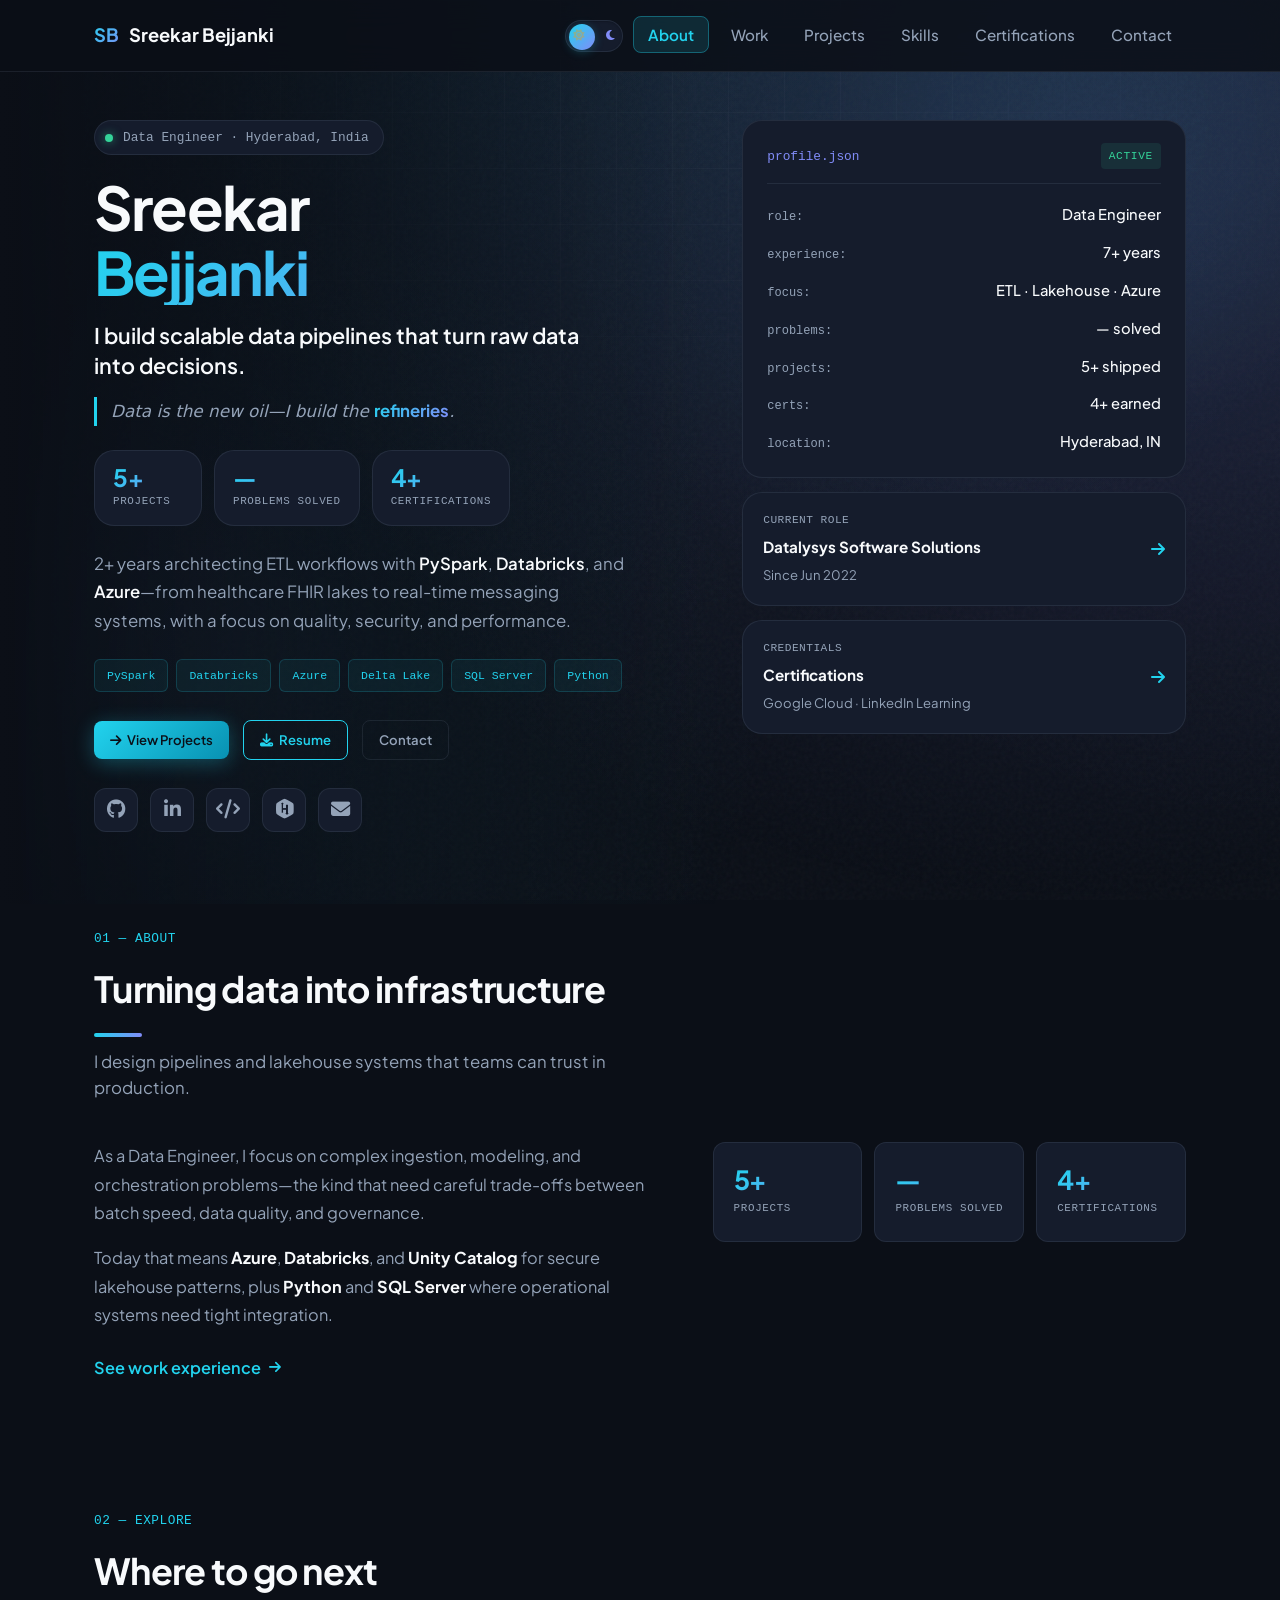
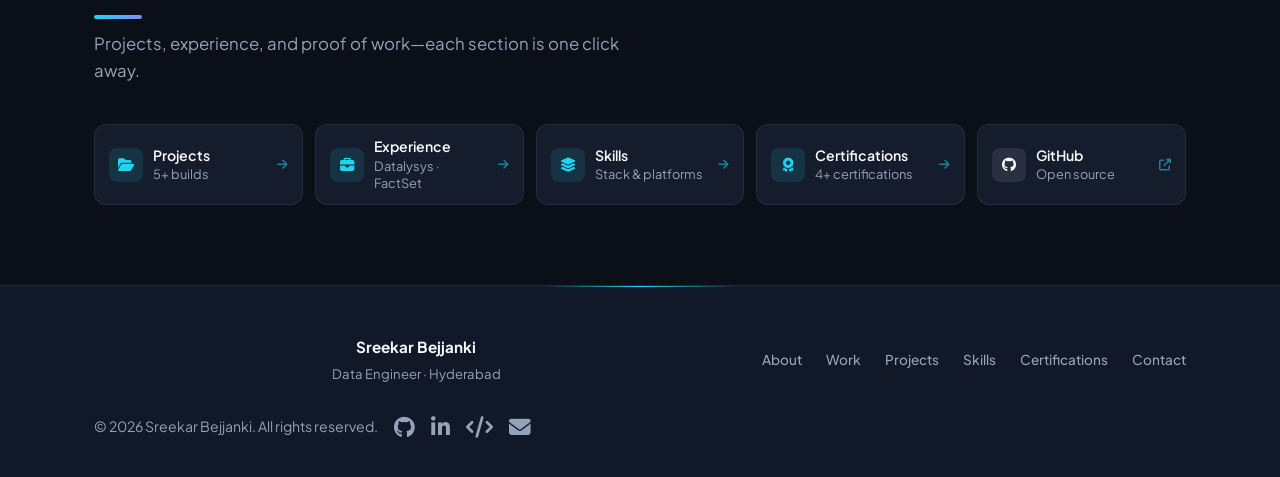
==== commit 4c737529: "added logo" ====
--- a/index.html
+++ b/index.html
@@ -6,6 +6,8 @@
   <meta name="description" content="Sreekar Bejjanki — Data Engineer building scalable pipelines on Azure, Databricks, and PySpark.">
   <meta name="author" content="Sreekar Bejjanki">
   <title>Sreekar Bejjanki | Data Engineer</title>
+  <link rel="icon" href="assets/logo.jfif" type="image/avif+xml">
+  <meta name="theme-color" content="#0b0f17">
   <script src="theme-init.js"></script>
   <link rel="stylesheet" href="style.css">
   <link rel="stylesheet" href="portfolio-polish.css">
--- a/style.css
+++ b/style.css
@@ -3523,15 +3523,115 @@
 }
 
 /* ===== Contact page ===== */
+.page-contact .page-hero {
+  padding: calc(var(--nav-height) + 36px) 0 12px;
+}
+
+.page-contact .page-hero__inner {
+  position: relative;
+}
+
+.page-contact .page-hero h1 {
+  position: relative;
+  z-index: 1;
+  margin-bottom: 8px;
+}
+
 .page-contact .page-hero p {
-  max-width: 480px;
-  margin-left: auto;
-  margin-right: auto;
+  position: relative;
+  z-index: 1;
+  max-width: 520px;
+  margin: 0 auto;
+}
+
+.page-contact .resume-cta--corner {
+  position: absolute;
+  top: 0;
+  right: 0;
+  left: auto;
+  z-index: 2;
+  padding: 9px 16px;
+  font-size: 0.82rem;
+}
+
+.page-contact .section--contact {
+  padding-top: 24px;
+  padding-bottom: 56px;
 }
 
 .contact-page {
-  max-width: 1100px;
+  max-width: 1180px;
   margin: 0 auto;
+}
+
+.resume-cta {
+  position: relative;
+  z-index: 1;
+  flex-shrink: 0;
+  display: inline-flex;
+  align-items: center;
+  gap: 10px;
+  padding: 11px 20px;
+  font-size: 0.88rem;
+  font-weight: 700;
+  white-space: nowrap;
+  color: var(--btn-primary-text);
+  background: linear-gradient(135deg, var(--accent), #0891b2);
+  border: 1px solid color-mix(in srgb, var(--accent) 60%, white);
+  border-radius: 10px;
+  box-shadow:
+    0 0 20px color-mix(in srgb, var(--accent) 45%, transparent),
+    0 0 40px color-mix(in srgb, var(--accent) 25%, transparent),
+    0 4px 16px rgba(0, 0, 0, 0.25);
+  animation: resume-cta-glow 2.2s ease-in-out infinite;
+}
+
+.resume-cta:hover {
+  color: var(--btn-primary-text);
+  transform: translateY(-2px);
+  box-shadow:
+    0 0 28px color-mix(in srgb, var(--accent) 55%, transparent),
+    0 0 56px color-mix(in srgb, var(--accent) 35%, transparent),
+    0 8px 24px rgba(0, 0, 0, 0.3);
+}
+
+.resume-cta i {
+  font-size: 1.05rem;
+}
+
+@keyframes resume-cta-glow {
+  0%, 100% {
+    box-shadow:
+      0 0 18px color-mix(in srgb, var(--accent) 40%, transparent),
+      0 0 36px color-mix(in srgb, var(--accent) 20%, transparent),
+      0 4px 16px rgba(0, 0, 0, 0.25);
+  }
+  50% {
+    box-shadow:
+      0 0 28px color-mix(in srgb, var(--accent) 60%, transparent),
+      0 0 52px color-mix(in srgb, var(--accent) 35%, transparent),
+      0 4px 20px rgba(0, 0, 0, 0.28);
+  }
+}
+
+@media (prefers-reduced-motion: reduce) {
+  .resume-cta {
+    animation: none;
+  }
+}
+
+@media (max-width: 520px) {
+  .page-contact .resume-cta--corner span {
+    display: none;
+  }
+
+  .page-contact .resume-cta--corner {
+    padding: 10px 12px;
+  }
+
+  .page-contact .page-hero h1 {
+    padding-top: 44px;
+  }
 }
 
 .contact-intro {
@@ -3539,10 +3639,13 @@
   font-size: 1.02rem;
   line-height: 1.7;
   margin-bottom: 28px;
-  text-align: center;
-  max-width: 560px;
-  margin-left: auto;
-  margin-right: auto;
+  text-align: left;
+  max-width: 100%;
+}
+
+.contact-intro .required-mark {
+  color: var(--accent);
+  font-weight: 700;
 }
 
 .contact-tile {
@@ -3551,6 +3654,317 @@
 
 .contact-tile:hover {
   color: inherit;
+}
+
+.contact-layout {
+  display: grid;
+  grid-template-columns: minmax(300px, 380px) minmax(0, 1fr);
+  gap: 24px 40px;
+  align-items: start;
+}
+
+.contact-sidebar,
+.contact-main {
+  display: flex;
+  flex-direction: column;
+  gap: 16px;
+  min-width: 0;
+}
+
+.contact-panel-heading {
+  font-size: 0.85rem;
+  font-weight: 600;
+  text-transform: uppercase;
+  letter-spacing: 0.08em;
+  color: var(--text-muted);
+  margin: 0;
+  line-height: 1.3;
+  min-height: 1.3em;
+}
+
+.contact-panel-heading--form {
+  display: flex;
+  align-items: center;
+  gap: 8px;
+}
+
+.contact-panel-heading--form i {
+  color: var(--accent);
+  font-size: 0.8rem;
+}
+
+.contact-links-stack {
+  display: flex;
+  flex-direction: column;
+  gap: 10px;
+}
+
+.contact-links-stack .contact-tile {
+  width: 100%;
+}
+
+.contact-links-stack .ui-card__text {
+  font-size: 0.78rem;
+  word-break: break-all;
+}
+
+.contact-map {
+  display: flex;
+  flex-direction: column;
+  gap: 10px;
+  padding: 16px;
+  margin-top: 4px;
+  overflow: hidden;
+}
+
+.contact-map__title {
+  display: flex;
+  align-items: center;
+  gap: 8px;
+  margin: 0;
+  font-size: 0.95rem;
+  font-weight: 600;
+  color: var(--heading);
+}
+
+.contact-map__title i {
+  color: var(--accent);
+  font-size: 0.9rem;
+}
+
+.contact-map__frame {
+  position: relative;
+  width: 100%;
+  border-radius: 8px;
+  overflow: hidden;
+  border: 1px solid var(--border);
+  background: var(--bg);
+  aspect-ratio: 4 / 3;
+}
+
+.contact-map__frame iframe {
+  position: absolute;
+  inset: 0;
+  width: 100%;
+  height: 100%;
+  border: 0;
+  display: block;
+}
+
+[data-theme="dark"] .contact-map__frame iframe {
+  filter: invert(0.92) hue-rotate(180deg) brightness(0.92) contrast(0.92);
+}
+
+.contact-map__link {
+  display: inline-flex;
+  align-items: center;
+  gap: 6px;
+  font-size: 0.8rem;
+  font-weight: 500;
+  color: var(--accent);
+}
+
+.contact-map__link:hover {
+  color: var(--accent);
+  text-decoration: underline;
+}
+
+.contact-map__link i {
+  font-size: 0.7rem;
+}
+
+.contact-form {
+  display: flex;
+  flex-direction: column;
+  flex: 1;
+  min-height: 0;
+  padding: 32px 34px 28px;
+  border-radius: 12px;
+  border: 1px solid var(--border);
+  background: var(--surface);
+}
+
+.contact-form__honeypot {
+  position: absolute;
+  left: -9999px;
+  width: 1px;
+  height: 1px;
+  opacity: 0;
+  pointer-events: none;
+}
+
+.contact-form__lead {
+  margin: 0 0 24px;
+  font-size: 0.95rem;
+  color: var(--text-muted);
+  line-height: 1.65;
+}
+
+.contact-form__fields {
+  display: grid;
+  grid-template-columns: 1fr 1fr;
+  gap: 18px;
+  margin-bottom: 24px;
+  flex: 1;
+}
+
+.contact-form__field--full {
+  grid-column: 1 / -1;
+  display: flex;
+  flex-direction: column;
+}
+
+.contact-form__field--full textarea {
+  flex: 1;
+}
+
+.contact-form__label {
+  display: block;
+  font-size: 0.78rem;
+  font-weight: 600;
+  text-transform: uppercase;
+  letter-spacing: 0.06em;
+  color: var(--text-muted);
+  margin-bottom: 6px;
+}
+
+.contact-form__label--required::after {
+  content: " *";
+  color: var(--accent);
+  font-weight: 700;
+}
+
+.contact-form__field input,
+.contact-form__field textarea,
+.contact-form__field select {
+  width: 100%;
+  padding: 11px 14px;
+  font-family: inherit;
+  font-size: 0.95rem;
+  color: var(--text);
+  background: var(--bg);
+  border: 1px solid var(--border);
+  border-radius: 8px;
+  transition: border-color var(--transition), box-shadow var(--transition);
+  resize: vertical;
+  min-height: 44px;
+}
+
+.contact-form__field select {
+  cursor: pointer;
+  appearance: none;
+  background-image: url("data:image/svg+xml,%3Csvg xmlns='http://www.w3.org/2000/svg' width='12' height='12' viewBox='0 0 12 12'%3E%3Cpath fill='%2394a3b8' d='M6 8L1 3h10z'/%3E%3C/svg%3E");
+  background-repeat: no-repeat;
+  background-position: right 14px center;
+  padding-right: 36px;
+}
+
+.contact-form__field select:invalid {
+  color: var(--text-muted);
+}
+
+.contact-form__field textarea {
+  min-height: 140px;
+}
+
+.contact-form__field input::placeholder,
+.contact-form__field textarea::placeholder,
+.contact-form__field select:invalid {
+  color: var(--text-muted);
+  opacity: 0.7;
+}
+
+.contact-form__field input:focus,
+.contact-form__field textarea:focus,
+.contact-form__field select:focus {
+  outline: none;
+  border-color: var(--accent);
+  box-shadow: 0 0 0 3px var(--accent-glow);
+}
+
+.contact-form__actions {
+  display: flex;
+  flex-direction: column;
+  align-items: flex-start;
+  gap: 12px;
+}
+
+.contact-form__actions .btn {
+  min-width: 200px;
+  justify-content: center;
+  padding: 12px 24px;
+  font-size: 0.92rem;
+}
+
+.contact-form__actions .btn:disabled {
+  opacity: 0.65;
+  cursor: not-allowed;
+  transform: none;
+}
+
+.contact-form__status {
+  margin: 0;
+  font-size: 0.9rem;
+  line-height: 1.5;
+  text-align: left;
+  max-width: 100%;
+}
+
+.contact-form__status--success {
+  color: #34d399;
+}
+
+.contact-form__status--error {
+  color: #f87171;
+}
+
+[data-theme="light"] .contact-form__status--success {
+  color: #059669;
+}
+
+[data-theme="light"] .contact-form__status--error {
+  color: #dc2626;
+}
+
+@media (max-width: 900px) {
+  .contact-layout {
+    grid-template-columns: 1fr;
+    gap: 32px;
+  }
+
+  .contact-form {
+    min-height: 0;
+  }
+}
+
+@media (max-width: 560px) {
+  .contact-form {
+    padding: 24px 20px 20px;
+    min-height: 0;
+  }
+
+  .contact-form__fields {
+    grid-template-columns: 1fr;
+  }
+
+  .contact-form__field textarea {
+    min-height: 160px;
+  }
+
+  .contact-panel-heading--form,
+  .contact-form__actions {
+    justify-content: center;
+    text-align: center;
+  }
+
+  .contact-form__actions {
+    align-items: center;
+    width: 100%;
+  }
+
+  .contact-form__status {
+    text-align: center;
+  }
 }
 
 .skill-category.ui-card--panel h3 {
--- a/portfolio-polish.css
+++ b/portfolio-polish.css
@@ -116,22 +116,6 @@
   border-bottom-color: color-mix(in srgb, var(--accent) 15%, var(--border));
 }
 
-.main-nav ul a {
-  position: relative;
-}
-
-.main-nav ul a.active::after {
-  content: "";
-  position: absolute;
-  bottom: 4px;
-  left: 50%;
-  transform: translateX(-50%);
-  width: 4px;
-  height: 4px;
-  border-radius: 50%;
-  background: var(--accent);
-}
-
 /* Buttons — premium lift */
 .btn {
   position: relative;
